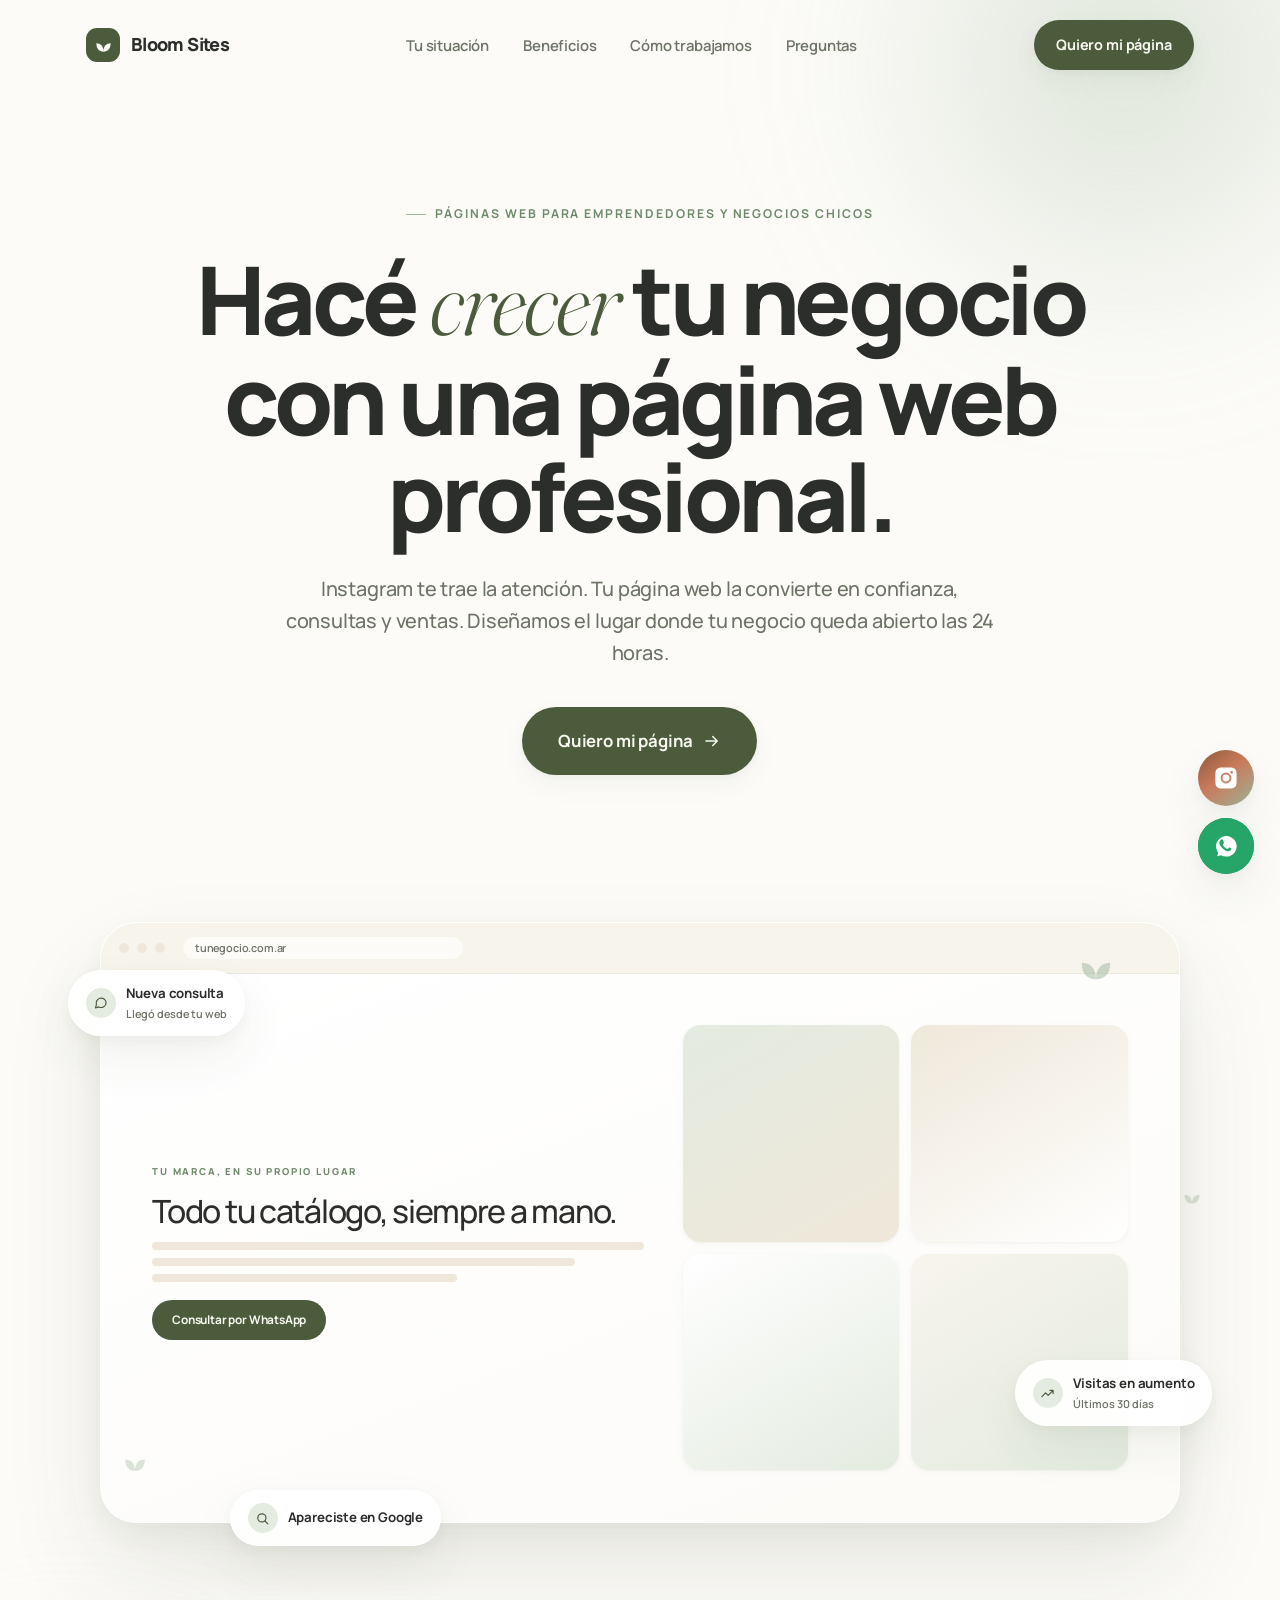
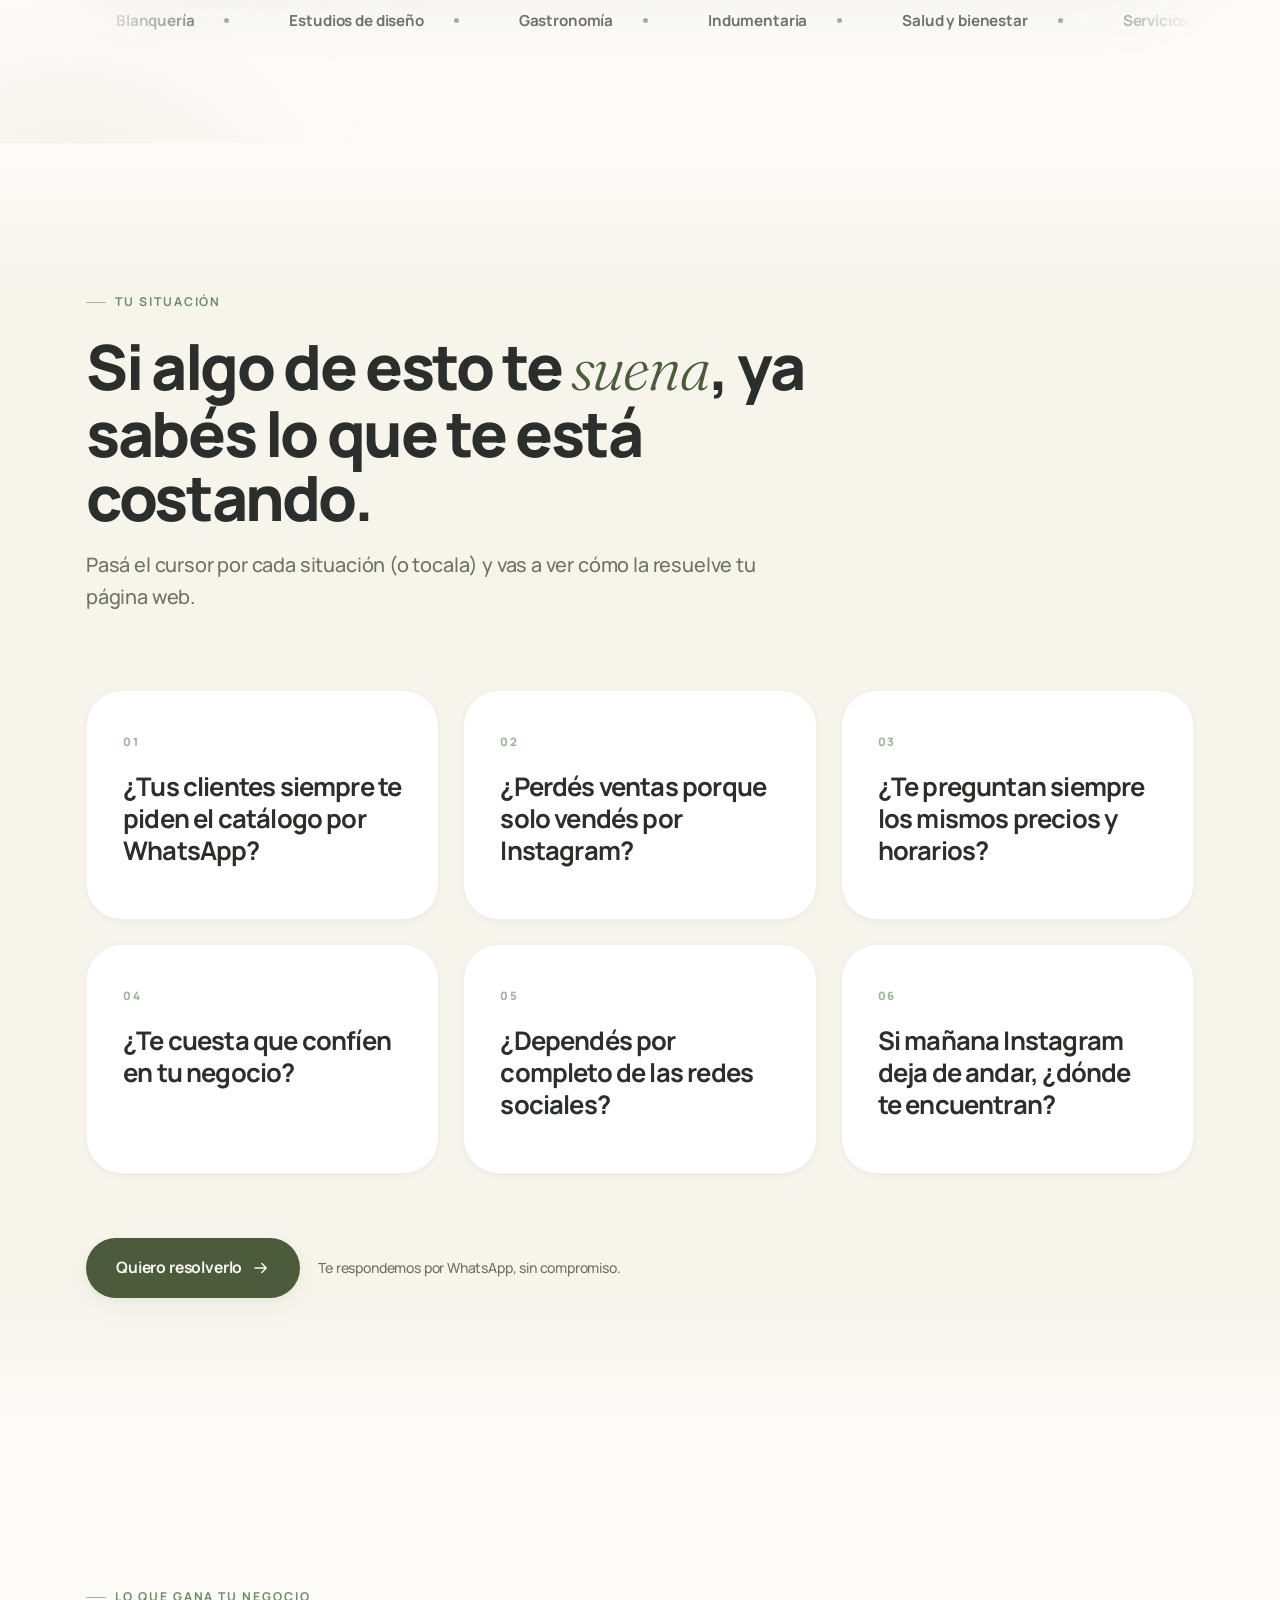
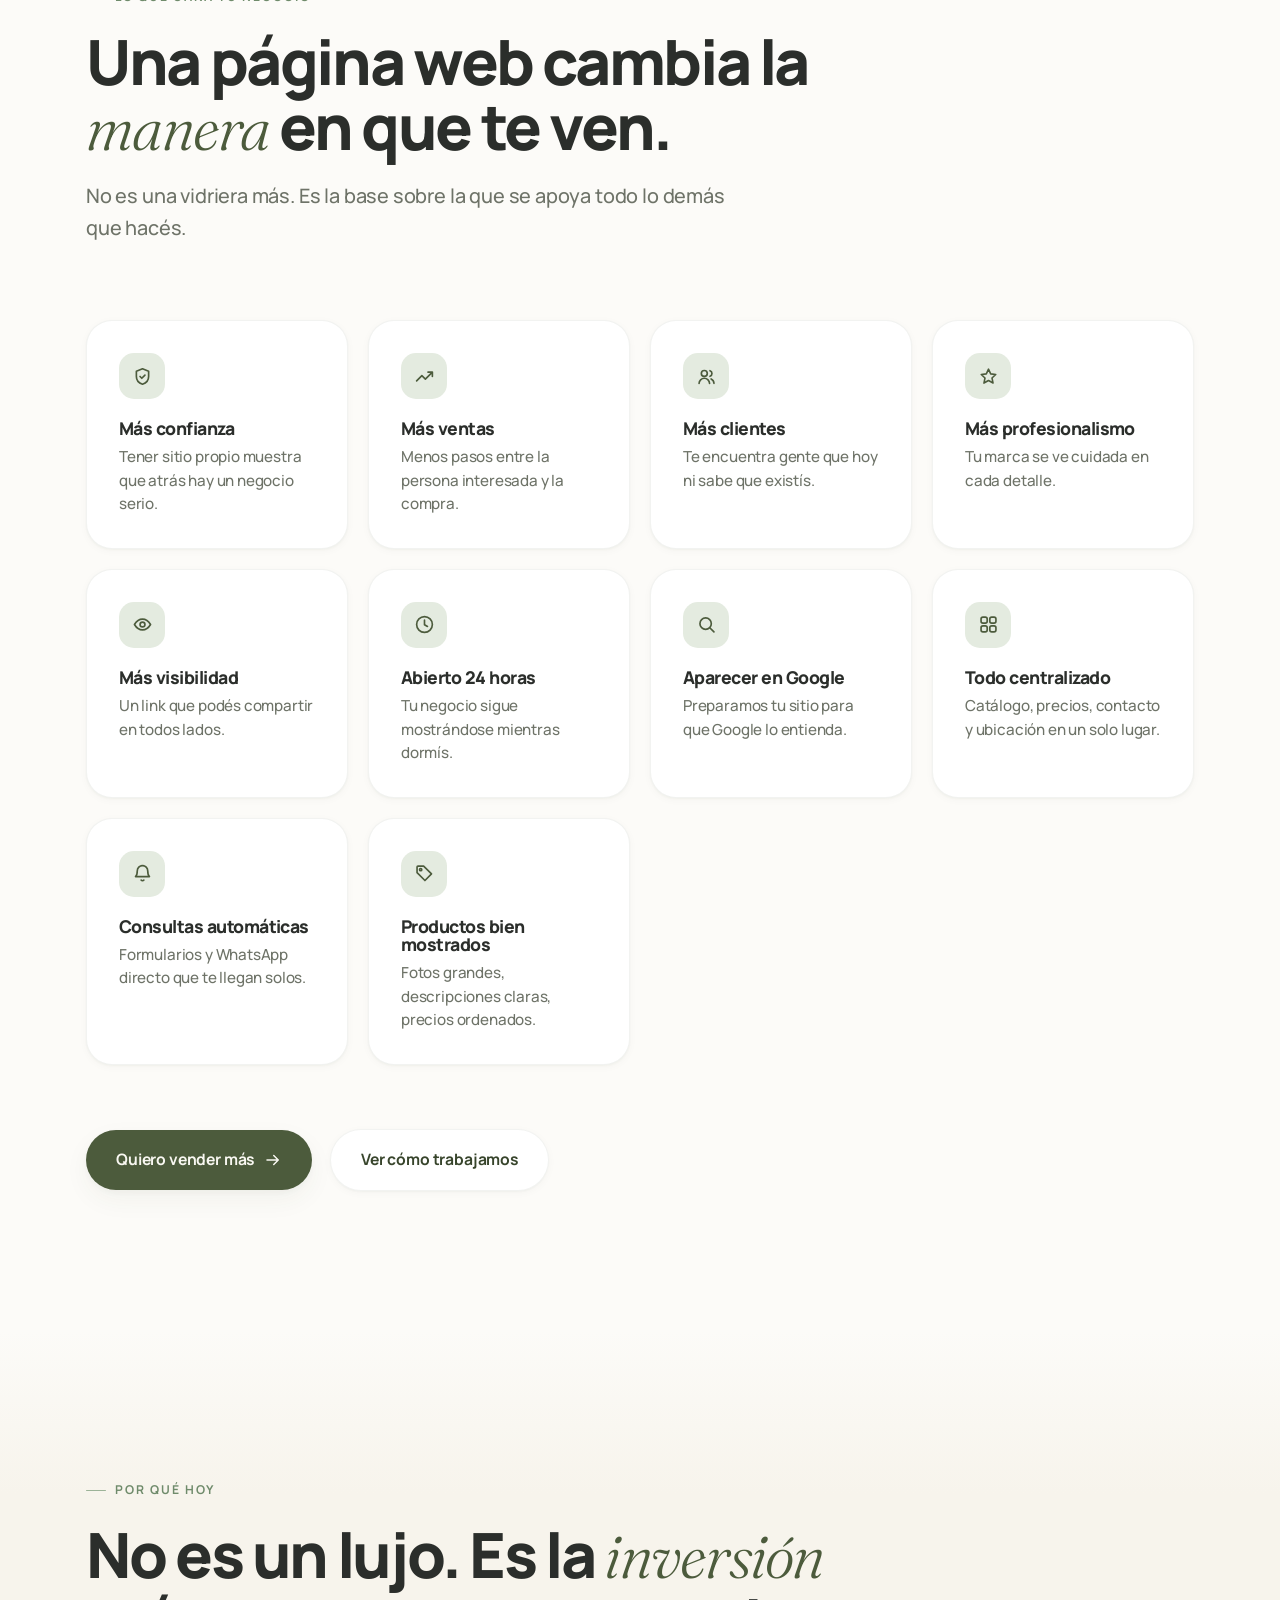
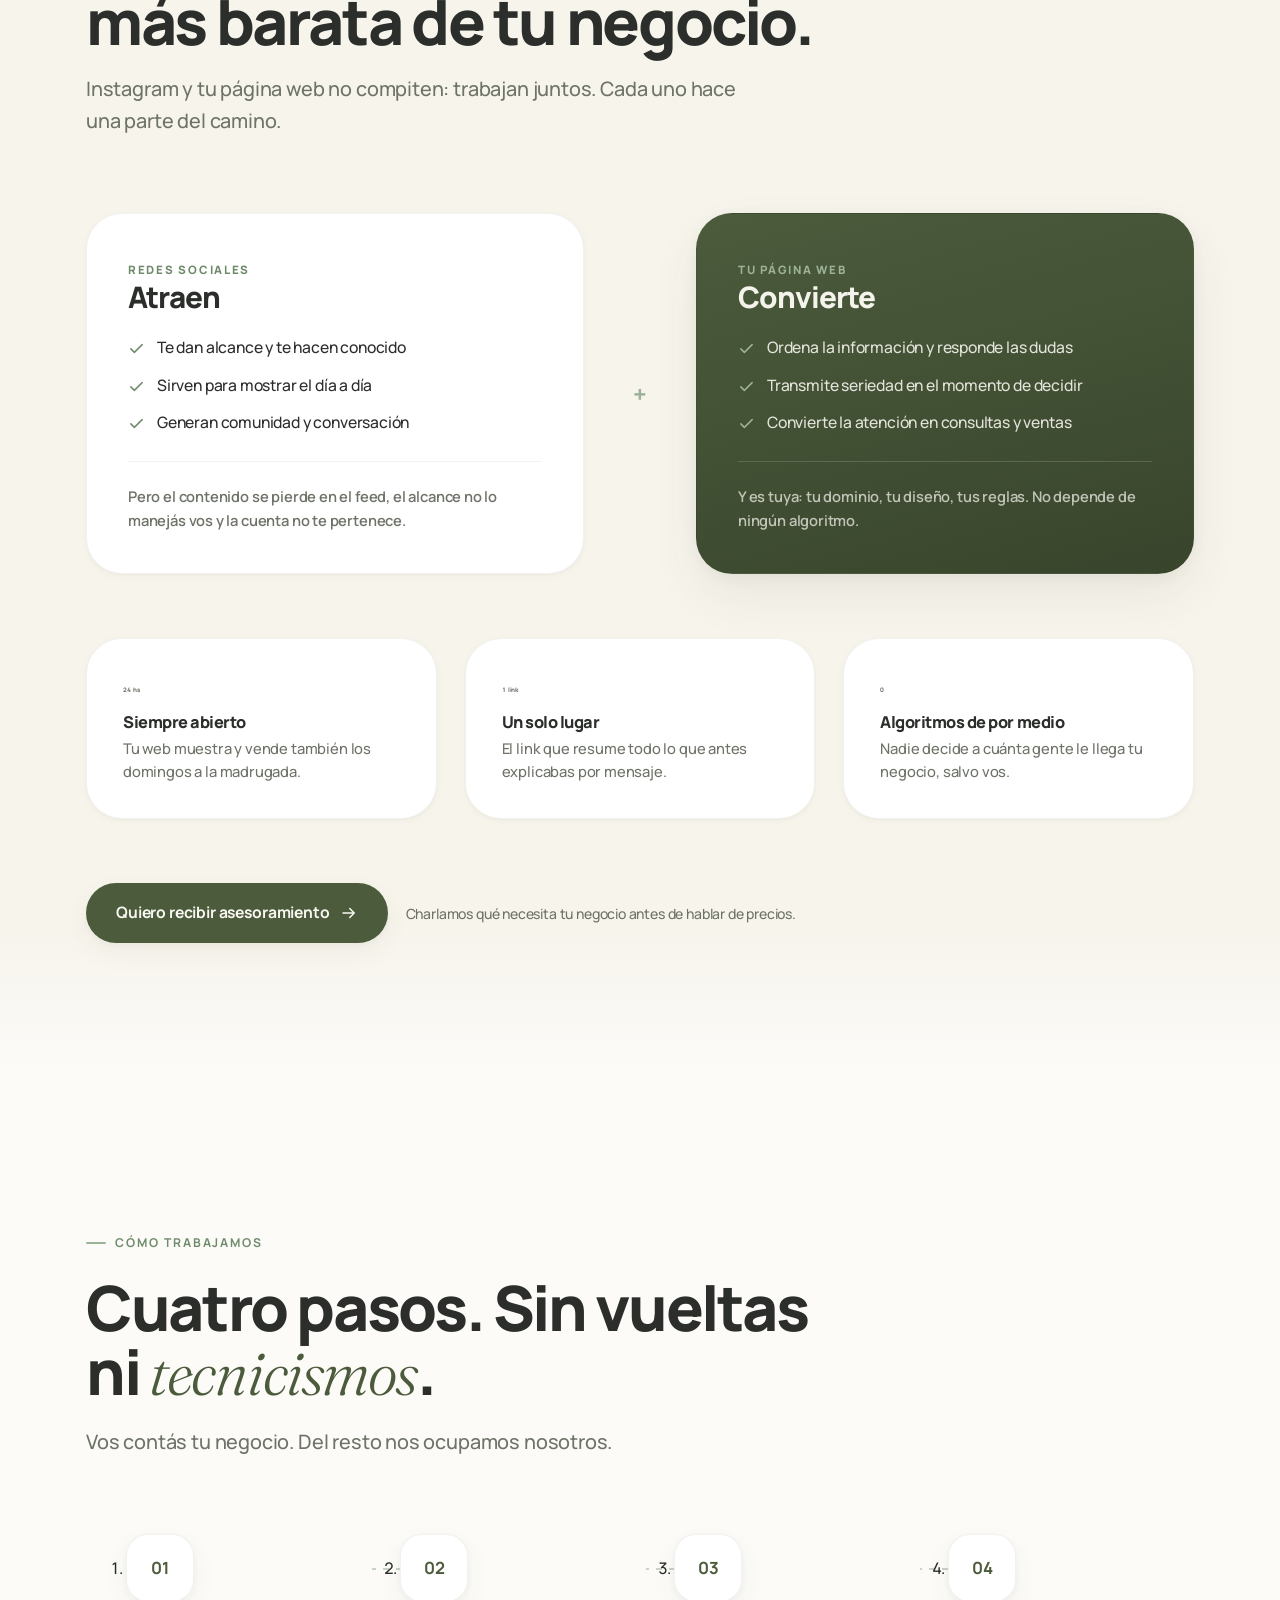
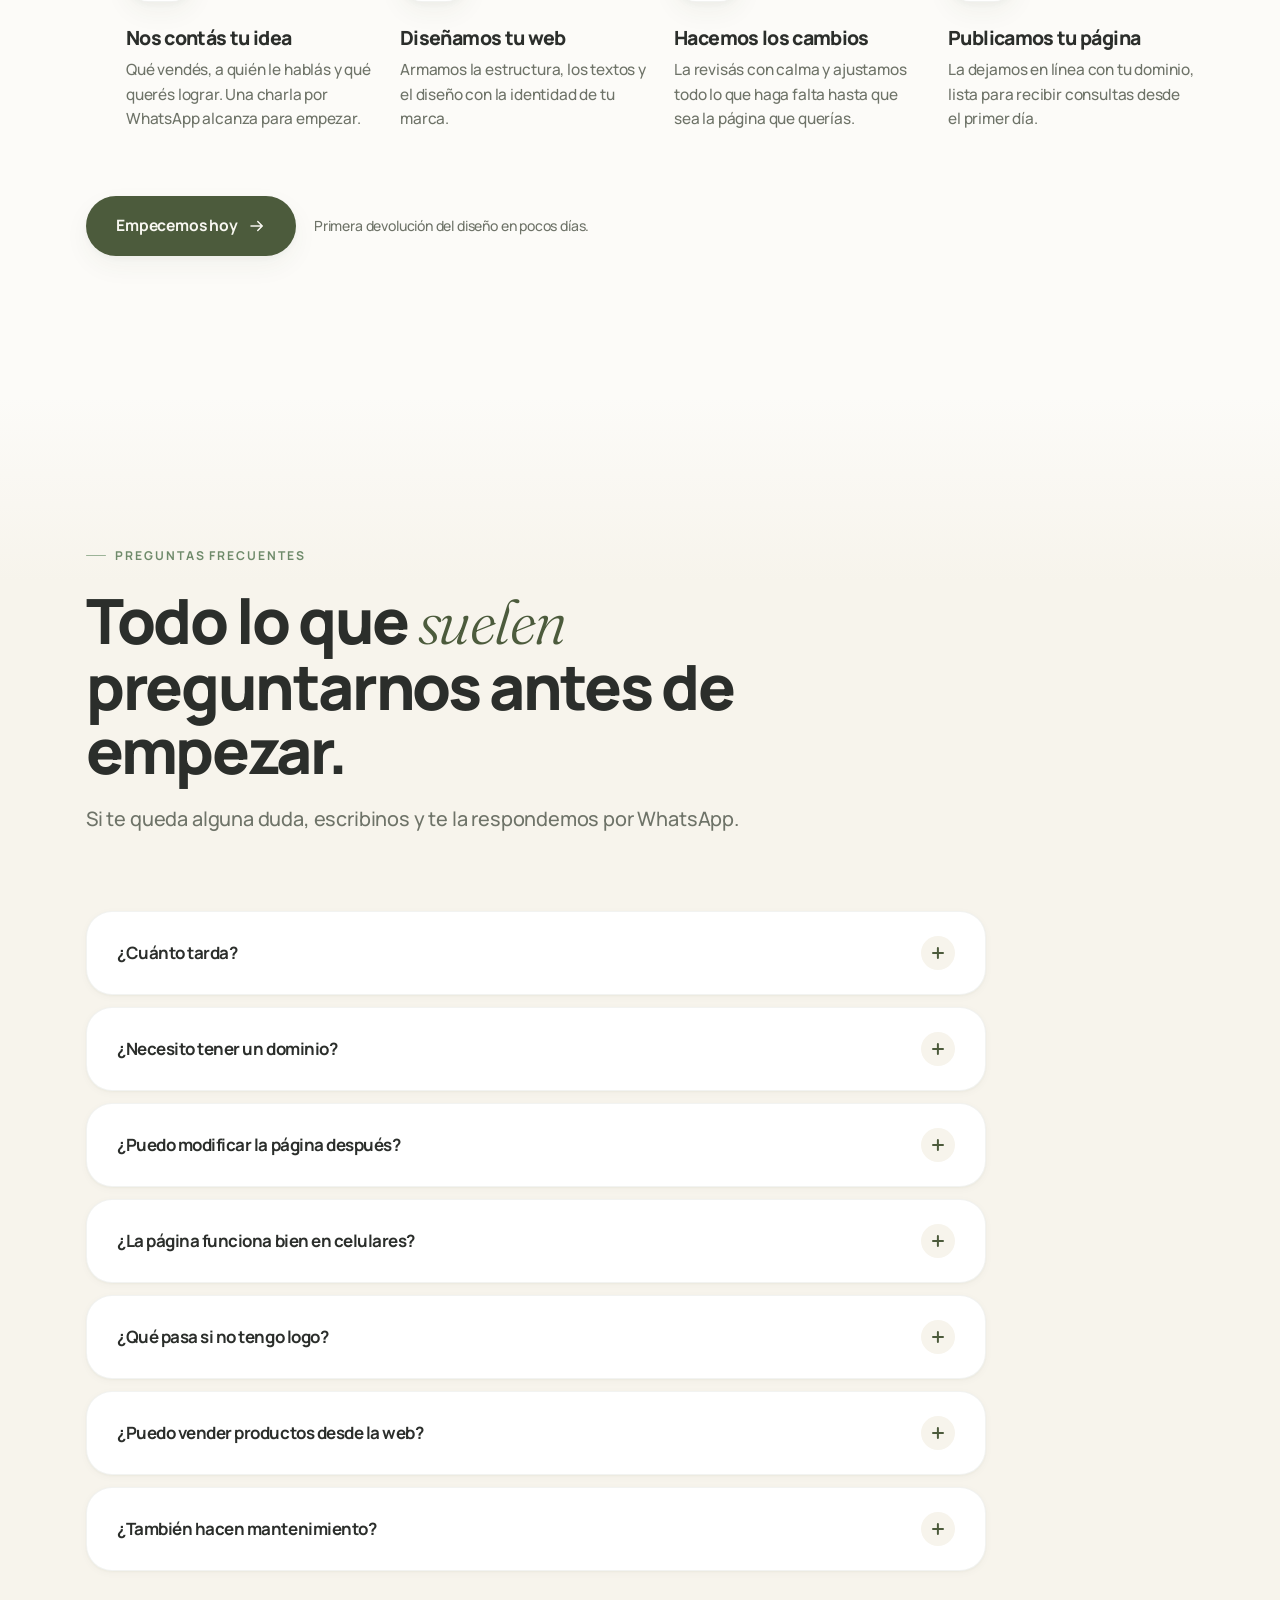
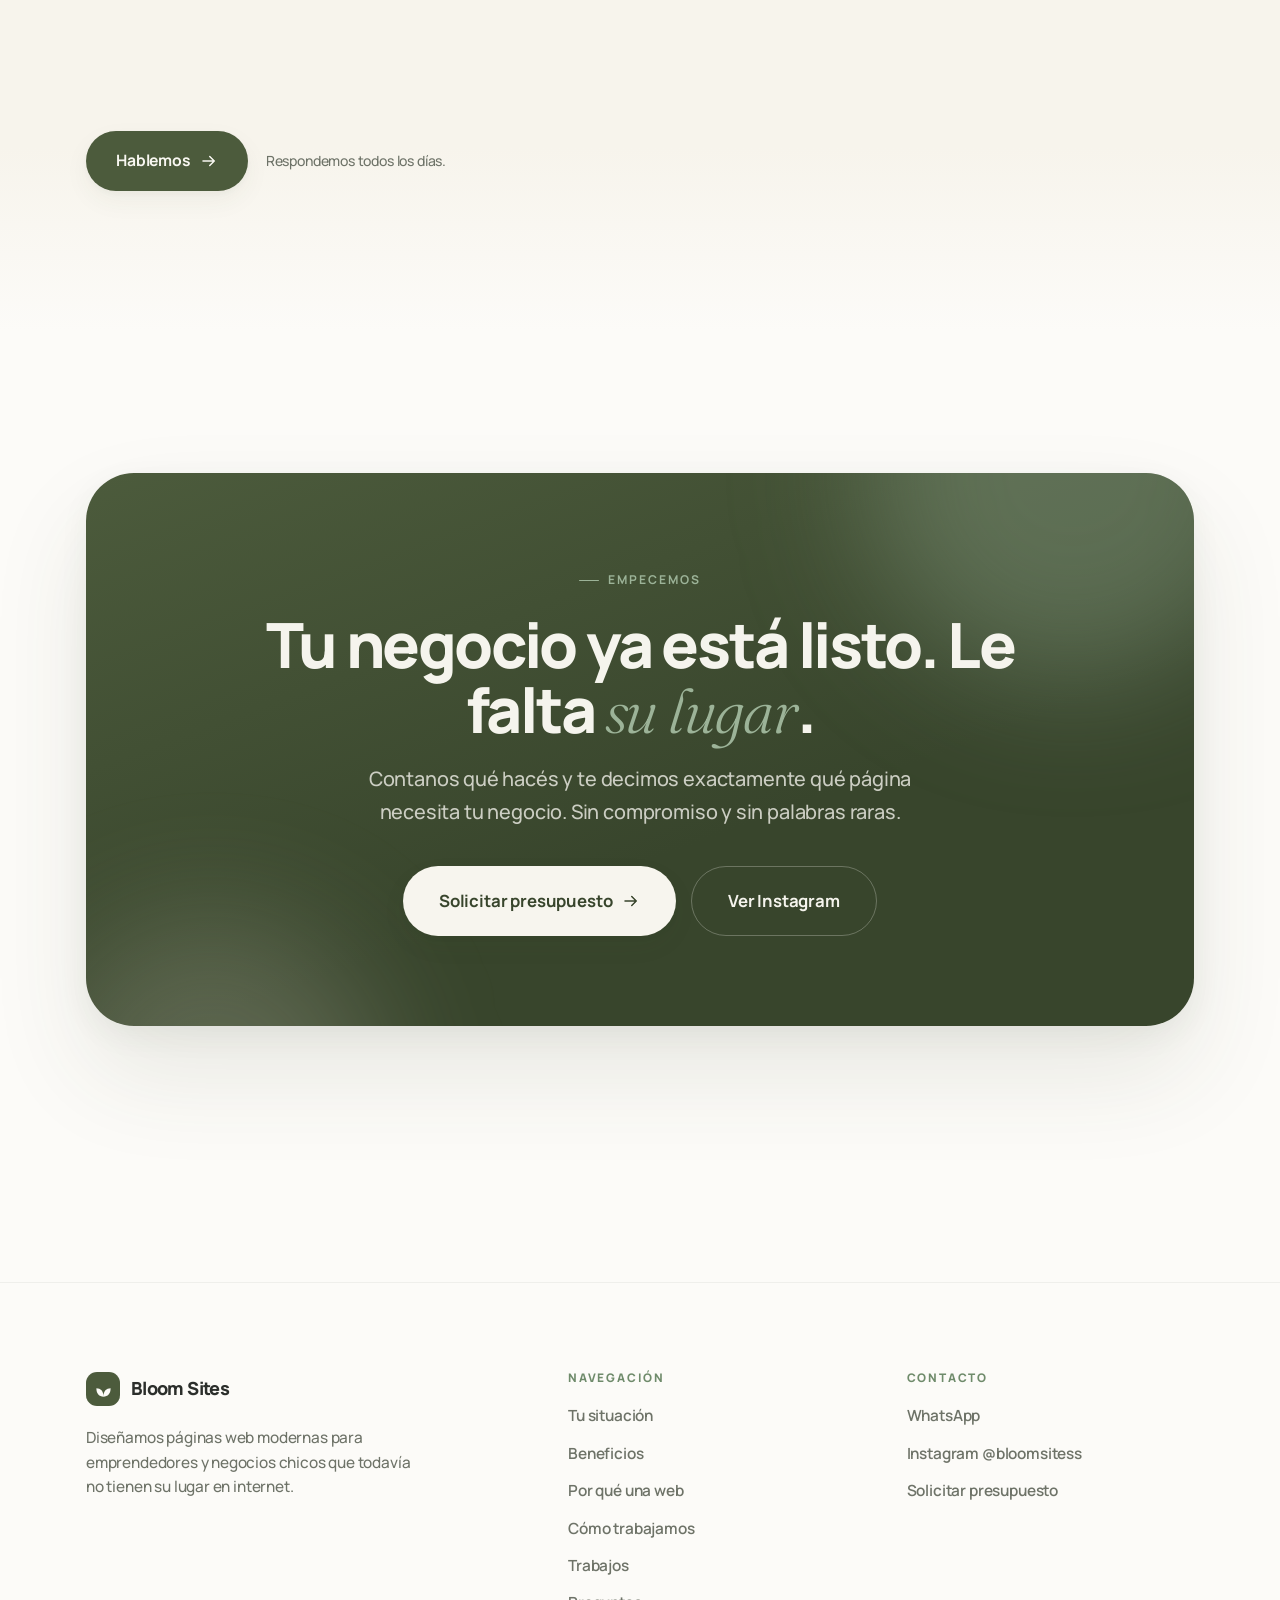
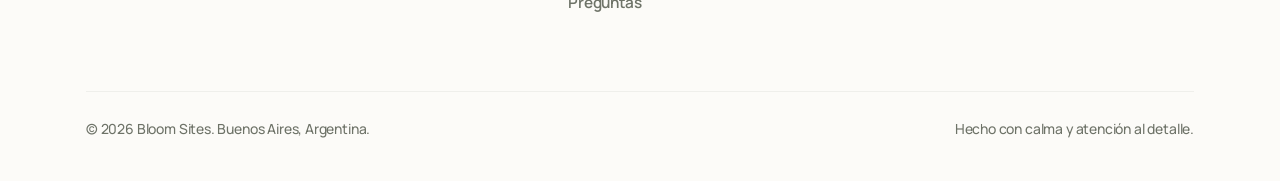
==== index.html @ 0498636f "first commit" ====
<!DOCTYPE html>
<html lang="es-AR">
<head>
<meta charset="UTF-8">
<meta name="viewport" content="width=device-width, initial-scale=1, viewport-fit=cover">
<meta name="theme-color" content="#FCFBF8">

<!-- ============================================================
     SEO
     ============================================================ -->
<title>Bloom Sites — Páginas web profesionales para emprendedores</title>
<meta name="description" content="Diseñamos páginas web modernas para emprendedores y pequeños negocios. Más confianza, más consultas y más ventas, las 24 horas. Pedí tu presupuesto por WhatsApp.">
<meta name="author" content="Bloom Sites">
<link rel="canonical" href="https://bloomsites.com.ar/">

<meta property="og:type" content="website">
<meta property="og:locale" content="es_AR">
<meta property="og:site_name" content="Bloom Sites">
<meta property="og:title" content="Bloom Sites — Páginas web profesionales para emprendedores">
<meta property="og:description" content="Hacé crecer tu negocio con una página web profesional. Diseño moderno, rápido y pensado para vender.">
<meta property="og:url" content="https://bloomsites.com.ar/">
<meta name="twitter:card" content="summary_large_image">


<!-- Favicon liviano (SVG en línea, sin request extra) -->
<link rel="icon" href="data:image/svg+xml,%3Csvg xmlns='http://www.w3.org/2000/svg' viewBox='0 0 32 32'%3E%3Crect width='32' height='32' rx='9' fill='%234C5B3C'/%3E%3Cpath d='M16 24c0-6 3-9 8-9 0 6-3 9-8 9zm0 0c0-6-3-9-8-9 0 6 3 9 8 9z' fill='%23FCFBF8'/%3E%3C/svg%3E">

<!-- ============================================================
     TIPOGRAFÍAS
     Manrope  -> interfaz, títulos, cuerpo (pedido del brief)
     Fraunces -> UNA sola palabra en itálica por título, para dar
                 calidez orgánica sin romper la identidad
     ============================================================ -->
<link rel="preconnect" href="https://fonts.googleapis.com">
<link rel="preconnect" href="https://fonts.gstatic.com" crossorigin>
<link rel="stylesheet" href="https://fonts.googleapis.com/css2?family=Manrope:wght@400;500;600;700;800&family=Fraunces:ital,opsz,wght@1,9..144,300;1,9..144,400&display=swap">
<link rel="stylesheet" href="style.css">
<!-- Datos estructurados -->
<script type="application/ld+json">
{
  "@context": "https://schema.org",
  "@type": "ProfessionalService",
  "name": "Bloom Sites",
  "description": "Diseño y desarrollo de páginas web para emprendedores y pequeños negocios.",
  "areaServed": "AR",
  "telephone": "+541160192994",
  "sameAs": ["https://www.instagram.com/bloomsitess"],
  "priceRange": "$$"
}
</script>

</head>

<body>
<a class="skip" href="#contenido">Ir al contenido</a>

<!-- ============================================================
     SPRITE DE ÍCONOS — SVG en línea, sin pedidos extra al servidor
     ============================================================ -->
<svg width="0" height="0" style="position:absolute" aria-hidden="true" focusable="false">
  <defs>
    <g id="i-leaf"><path d="M12 21c0-7 3.6-10.5 9-10.5 0 7-3.6 10.5-9 10.5Zm0 0c0-7-3.6-10.5-9-10.5 0 7 3.6 10.5 9 10.5Z" fill="currentColor"/></g>
    <g id="i-check" stroke="currentColor" stroke-width="2.1" fill="none" stroke-linecap="round" stroke-linejoin="round"><path d="m4 12.5 5 5L20 6.5"/></g>
    <g id="i-arrow" stroke="currentColor" stroke-width="2" fill="none" stroke-linecap="round" stroke-linejoin="round"><path d="M4 12h15m-6-6 6 6-6 6"/></g>
    <g id="i-arrow-ur" stroke="currentColor" stroke-width="2" fill="none" stroke-linecap="round" stroke-linejoin="round"><path d="M7 17 17 7m-8 0h8v8"/></g>
    <g id="i-trend" stroke="currentColor" stroke-width="1.9" fill="none" stroke-linecap="round" stroke-linejoin="round"><path d="M3 17l6-6 4 4 8-8m0 0h-5m5 0v5"/></g>
    <g id="i-clock" stroke="currentColor" stroke-width="1.9" fill="none" stroke-linecap="round" stroke-linejoin="round"><circle cx="12" cy="12" r="9"/><path d="M12 7v5.2l3.4 2"/></g>
    <g id="i-search" stroke="currentColor" stroke-width="1.9" fill="none" stroke-linecap="round" stroke-linejoin="round"><circle cx="11" cy="11" r="6.5"/><path d="m16 16 4.5 4.5"/></g>
    <g id="i-chat" stroke="currentColor" stroke-width="1.9" fill="none" stroke-linecap="round" stroke-linejoin="round"><path d="M21 12a8 8 0 0 1-11.6 7.1L4 20.5l1.4-5.2A8 8 0 1 1 21 12Z"/></g>
    <g id="i-shield" stroke="currentColor" stroke-width="1.9" fill="none" stroke-linecap="round" stroke-linejoin="round"><path d="M12 3.2 5 6v6c0 4.4 3 7.6 7 8.8 4-1.2 7-4.4 7-8.8V6l-7-2.8Z"/><path d="m9.2 12 2 2 3.6-3.6"/></g>
    <g id="i-users" stroke="currentColor" stroke-width="1.9" fill="none" stroke-linecap="round" stroke-linejoin="round"><circle cx="9.5" cy="8.5" r="3.4"/><path d="M3.5 20a6 6 0 0 1 12 0M16 5.4a3.4 3.4 0 0 1 0 6.4m4.5 8a5.6 5.6 0 0 0-3.2-5"/></g>
    <g id="i-star" stroke="currentColor" stroke-width="1.8" fill="none" stroke-linecap="round" stroke-linejoin="round"><path d="M12 3.6 14.5 9l5.8.7-4.3 4 1.2 5.8-5.2-2.9-5.2 2.9L8 13.7l-4.3-4L9.5 9 12 3.6Z"/></g>
    <g id="i-grid" stroke="currentColor" stroke-width="1.9" fill="none" stroke-linecap="round" stroke-linejoin="round"><rect x="3.5" y="3.5" width="7" height="7" rx="2.2"/><rect x="13.5" y="3.5" width="7" height="7" rx="2.2"/><rect x="3.5" y="13.5" width="7" height="7" rx="2.2"/><rect x="13.5" y="13.5" width="7" height="7" rx="2.2"/></g>
    <g id="i-bell" stroke="currentColor" stroke-width="1.9" fill="none" stroke-linecap="round" stroke-linejoin="round"><path d="M18 9a6 6 0 1 0-12 0c0 5-2 6.5-2 6.5h16S18 14 18 9Z"/><path d="M10.4 19.5a2 2 0 0 0 3.2 0"/></g>
    <g id="i-pencil" stroke="currentColor" stroke-width="1.9" fill="none" stroke-linecap="round" stroke-linejoin="round"><path d="M16.5 3.9 20 7.4 8.4 19H5v-3.4L16.5 3.9Z"/></g>
    <g id="i-send" stroke="currentColor" stroke-width="1.9" fill="none" stroke-linecap="round" stroke-linejoin="round"><path d="M20.5 3.5 3.8 9.9l6.6 2.9 2.9 6.6 7.2-15.9Z"/><path d="m10.4 12.8 4.3-4.3"/></g>
    <g id="i-eye" stroke="currentColor" stroke-width="1.9" fill="none" stroke-linecap="round" stroke-linejoin="round"><path d="M2.8 12S6.5 5.8 12 5.8 21.2 12 21.2 12 17.5 18.2 12 18.2 2.8 12 2.8 12Z"/><circle cx="12" cy="12" r="2.8"/></g>
    <g id="i-heart" stroke="currentColor" stroke-width="1.9" fill="none" stroke-linecap="round" stroke-linejoin="round"><path d="M12 20s-7.5-4.6-7.5-9.4a4.1 4.1 0 0 1 7.5-2.3 4.1 4.1 0 0 1 7.5 2.3C19.5 15.4 12 20 12 20Z"/></g>
    <g id="i-tag" stroke="currentColor" stroke-width="1.9" fill="none" stroke-linecap="round" stroke-linejoin="round"><path d="M3.5 11V4.5a1 1 0 0 1 1-1H11l9 9-7.5 7.5-9-9Z"/><circle cx="7.6" cy="7.6" r="1.3"/></g>
    <g id="i-wa"><path d="M17.5 14.4c-.3-.2-1.7-.9-2-1s-.5-.1-.7.1-.7.9-.9 1.1-.4.2-.7 0a8 8 0 0 1-2.4-1.5 9 9 0 0 1-1.6-2.1c-.2-.3 0-.5.1-.6l.5-.6.3-.5v-.5l-.9-2.2c-.3-.6-.5-.5-.7-.5h-.6a1.2 1.2 0 0 0-.9.4A3.6 3.6 0 0 0 5.9 9c0 1.6 1.1 3.1 1.3 3.3a12 12 0 0 0 4.6 4 6 6 0 0 0 2.7.6 3.3 3.3 0 0 0 2.2-1.5 2.7 2.7 0 0 0 .2-1.5c-.1-.2-.3-.3-.6-.4Zm-5.4 7.4a9.4 9.4 0 0 1-4.8-1.3l-3.4.9.9-3.3a9.5 9.5 0 1 1 7.3 3.7Z" fill="currentColor"/></g>
    <g id="i-ig"><path d="M12 2.2c3.2 0 3.6 0 4.9.1a6 6 0 0 1 2 .4 4.1 4.1 0 0 1 2.4 2.4 6 6 0 0 1 .4 2c.1 1.3.1 1.7.1 4.9s0 3.6-.1 4.9a6 6 0 0 1-.4 2 4.1 4.1 0 0 1-2.4 2.4 6 6 0 0 1-2 .4c-1.3.1-1.7.1-4.9.1s-3.6 0-4.9-.1a6 6 0 0 1-2-.4 4.1 4.1 0 0 1-2.4-2.4 6 6 0 0 1-.4-2c-.1-1.3-.1-1.7-.1-4.9s0-3.6.1-4.9a6 6 0 0 1 .4-2 4.1 4.1 0 0 1 2.4-2.4 6 6 0 0 1 2-.4c1.3-.1 1.7-.1 4.9-.1Zm0 4.8a5 5 0 1 0 5 5 5 5 0 0 0-5-5Zm0 8.2a3.2 3.2 0 1 1 3.2-3.2 3.2 3.2 0 0 1-3.2 3.2Zm5.2-9.6a1.2 1.2 0 1 0 1.2 1.2 1.2 1.2 0 0 0-1.2-1.2Z" fill="currentColor"/></g>
  </defs>
</svg>

<!-- ============================================================
     FIRMA VISUAL: tallo que crece a medida que baja el scroll
     ============================================================ -->
<div class="stem" id="stem" aria-hidden="true">
  <svg viewBox="0 0 64 900" preserveAspectRatio="none">
    <path id="stemPath" class="stem__path" d="M32 0 C 32 90, 12 140, 12 230 C 12 330, 52 370, 52 470 C 52 570, 14 610, 14 710 C 14 800, 32 840, 32 900"/>
    <g id="stemLeaves">
      <path class="stem__leaf" d="M12 200c0-13 8-20 20-20 0 13-8 20-20 20Z"/>
      <path class="stem__leaf" d="M52 430c0-13-8-20-20-20 0 13 8 20 20 20Z"/>
      <path class="stem__leaf" d="M14 665c0-13 8-20 20-20 0 13-8 20-20 20Z"/>
      <path class="stem__leaf" d="M28 855c0-13-8-20-20-20 0 13 8 20 20 20Z"/>
    </g>
  </svg>
</div>

<!-- ============================================================
     NAVEGACIÓN
     ============================================================ -->
<header class="nav" id="nav">
  <div class="wrap nav__inner">
    <a class="brand" href="#inicio" aria-label="Bloom Sites, ir al inicio">
      <span class="brand__mark"><svg viewBox="0 0 24 24" style="color:#FCFBF8"><use href="#i-leaf"/></svg></span>
      Bloom Sites
    </a>

    <nav class="nav__links" aria-label="Secciones">
      <a href="#problema">Tu situación</a>
      <a href="#beneficios">Beneficios</a>
      <a href="#proceso">Cómo trabajamos</a>
      <!-- <a href="#trabajos">Trabajos</a> -->
      <a href="#preguntas">Preguntas</a>
    </nav>

    <div class="nav__cta">
      <a class="btn btn--primary" data-wa href="#">Quiero mi página</a>
      <button class="nav__burger" id="burger" aria-expanded="false" aria-controls="menu" aria-label="Abrir menú">
        <span></span>
      </button>
    </div>
  </div>
</header>

<!-- Menú para celulares -->
<div class="menu" id="menu">
  <a href="#problema">Tu situación</a>
  <a href="#beneficios">Beneficios</a>
  <a href="#porque">Por qué una web</a>
  <a href="#proceso">Cómo trabajamos</a>
  <!-- <a href="#trabajos">Trabajos</a> -->
  <a href="#preguntas">Preguntas</a>
  <a class="btn btn--primary btn--lg" data-wa href="#">Quiero mi página <svg viewBox="0 0 24 24" width="18" height="18"><use href="#i-arrow"/></svg></a>
</div>

<main id="contenido">

<!-- ============================================================
     HERO
     ============================================================ -->
<section class="hero" id="inicio">
  <span class="hero__glow hero__glow--a" aria-hidden="true"></span>
  <span class="hero__glow hero__glow--b" aria-hidden="true"></span>

  <div class="wrap">
    <div class="hero__inner">
      <span class="eyebrow reveal">Páginas web para emprendedores y negocios chicos</span>

      <h1>
        <span class="word" style="animation-delay:.15s">Hacé</span>
        <span class="word ital" style="animation-delay:.26s">crecer</span>
        <span class="word" style="animation-delay:.37s">tu</span>
        <span class="word" style="animation-delay:.46s">negocio</span>
        <span class="word" style="animation-delay:.55s">con</span>
        <span class="word" style="animation-delay:.63s">una</span>
        <span class="word" style="animation-delay:.71s">página</span>
        <span class="word" style="animation-delay:.79s">web</span>
        <span class="word" style="animation-delay:.87s">profesional.</span>
      </h1>

      <p class="hero__lead reveal" data-d="4">Instagram te trae la atención. Tu página web la convierte en confianza, consultas y ventas. Diseñamos el lugar donde tu negocio queda abierto las 24 horas.</p>

      <div class="hero__actions reveal" data-d="5">
        <a class="btn btn--primary btn--lg" data-wa href="#">Quiero mi página <svg viewBox="0 0 24 24" width="18" height="18"><use href="#i-arrow"/></svg></a>
        <!-- <a class="btn btn--ghost btn--lg" href="#trabajos">Ver ejemplos</a> -->
      </div>

      <ul class="hero__trust reveal" data-d="6">
        <li><svg viewBox="0 0 24 24"><use href="#i-check"/></svg> Lista en 7 días</li>
        <li><svg viewBox="0 0 24 24"><use href="#i-check"/></svg> Pensada primero para el celular</li>
        <li><svg viewBox="0 0 24 24"><use href="#i-check"/></svg> Preparada para Google</li>
      </ul>
    </div>

    <!-- Mockup flotante con profundidad -->
    <div class="stage reveal reveal--scale" data-d="3" id="stage">
      <span class="leafy leafy--1" aria-hidden="true"><svg viewBox="0 0 24 24"><use href="#i-leaf"/></svg></span>
      <span class="leafy leafy--2" aria-hidden="true"><svg viewBox="0 0 24 24"><use href="#i-leaf"/></svg></span>
      <span class="leafy leafy--3" aria-hidden="true"><svg viewBox="0 0 24 24"><use href="#i-leaf"/></svg></span>

      <div class="chip chip--a" data-depth="26">
        <span class="chip__ico"><svg viewBox="0 0 24 24"><use href="#i-chat"/></svg></span>
        <span>Nueva consulta<small>Llegó desde tu web</small></span>
      </div>
      <div class="chip chip--b" data-depth="-22">
        <span class="chip__ico"><svg viewBox="0 0 24 24"><use href="#i-trend"/></svg></span>
        <span>Visitas en aumento<small>Últimos 30 días</small></span>
      </div>
      <div class="chip chip--c" data-depth="16">
        <span class="chip__ico"><svg viewBox="0 0 24 24"><use href="#i-search"/></svg></span>
        <span>Apareciste en Google</span>
      </div>

      <div class="mock-float"><div class="mock" id="mock">
        <div class="mock__bar" aria-hidden="true">
          <span class="mock__dot"></span><span class="mock__dot"></span><span class="mock__dot"></span>
          <span class="mock__url">tunegocio.com.ar</span>
        </div>
        <div class="mock__body">
          <div>
            <span class="mock__kicker">Tu marca, en su propio lugar</span>
            <p class="mock__title">Todo tu catálogo, siempre a mano.</p>
            <div class="mock__lines" aria-hidden="true"><i></i><i></i><i></i></div>
            <span class="mock__btn">Consultar por WhatsApp</span>
          </div>
          <div class="mock__grid" aria-hidden="true">
            <span class="mock__tile"></span><span class="mock__tile"></span>
            <span class="mock__tile"></span><span class="mock__tile"></span>
          </div>
        </div>
      </div></div>
    </div>

    <!-- Rubros con los que trabajamos -->
    <div class="marquee reveal" aria-hidden="true">
      <div class="marquee__track">
        <span>Blanquería</span><span>Estudios de diseño</span><span>Gastronomía</span><span>Indumentaria</span><span>Salud y bienestar</span><span>Servicios profesionales</span><span>Deco y hogar</span><span>Talleres y cursos</span>
        <span>Blanquería</span><span>Estudios de diseño</span><span>Gastronomía</span><span>Indumentaria</span><span>Salud y bienestar</span><span>Servicios profesionales</span><span>Deco y hogar</span><span>Talleres y cursos</span>
      </div>
    </div>
  </div>
</section>

<!-- ============================================================
     PROBLEMA — situaciones reales, cada una con su solución
     ============================================================ -->
<section class="section section--tint" id="problema">
  <div class="wrap">
    <div class="head reveal">
      <span class="eyebrow">Tu situación</span>
      <h2>Si algo de esto te <span class="ital">suena</span>, ya sabés lo que te está costando.</h2>
      <p>Pasá el cursor por cada situación (o tocala) y vas a ver cómo la resuelve tu página web.</p>
    </div>

    <div class="problems">
      <article class="pcard reveal" data-d="1" tabindex="0">
        <span class="pcard__num">01</span>
        <h3 class="pcard__q">¿Tus clientes siempre te piden el catálogo por WhatsApp?</h3>
        <div class="pcard__a"><strong><svg viewBox="0 0 24 24"><use href="#i-check"/></svg> Con tu web</strong><p>Mandás un solo link con todo el catálogo actualizado y dejás de reenviar fotos una por una.</p></div>
      </article>

      <article class="pcard reveal" data-d="2" tabindex="0">
        <span class="pcard__num">02</span>
        <h3 class="pcard__q">¿Perdés ventas porque solo vendés por Instagram?</h3>
        <div class="pcard__a"><strong><svg viewBox="0 0 24 24"><use href="#i-check"/></svg> Con tu web</strong><p>La persona que te descubre hoy puede comprar o consultar ahora mismo, sin esperar tu respuesta.</p></div>
      </article>

      <article class="pcard reveal" data-d="3" tabindex="0">
        <span class="pcard__num">03</span>
        <h3 class="pcard__q">¿Te preguntan siempre los mismos precios y horarios?</h3>
        <div class="pcard__a"><strong><svg viewBox="0 0 24 24"><use href="#i-check"/></svg> Con tu web</strong><p>Precios, envíos, horarios y formas de pago quedan claros en un solo lugar. Menos mensajes repetidos, más tiempo tuyo.</p></div>
      </article>

      <article class="pcard reveal" data-d="1" tabindex="0">
        <span class="pcard__num">04</span>
        <h3 class="pcard__q">¿Te cuesta que confíen en tu negocio?</h3>
        <div class="pcard__a"><strong><svg viewBox="0 0 24 24"><use href="#i-check"/></svg> Con tu web</strong><p>Un sitio propio, prolijo y con tu dominio te ubica al lado de las marcas grandes desde el primer segundo.</p></div>
      </article>

      <article class="pcard reveal" data-d="2" tabindex="0">
        <span class="pcard__num">05</span>
        <h3 class="pcard__q">¿Dependés por completo de las redes sociales?</h3>
        <div class="pcard__a"><strong><svg viewBox="0 0 24 24"><use href="#i-check"/></svg> Con tu web</strong><p>Tu página es tuya. Nadie decide por vos a cuánta gente le llega ni cómo se ve tu negocio.</p></div>
      </article>

      <article class="pcard reveal" data-d="3" tabindex="0">
        <span class="pcard__num">06</span>
        <h3 class="pcard__q">Si mañana Instagram deja de andar, ¿dónde te encuentran?</h3>
        <div class="pcard__a"><strong><svg viewBox="0 0 24 24"><use href="#i-check"/></svg> Con tu web</strong><p>Tenés una dirección propia y estable, que sigue funcionando pase lo que pase con las redes.</p></div>
      </article>
    </div>

    <div class="section-cta reveal">
      <a class="btn btn--primary" data-wa href="#">Quiero resolverlo <svg viewBox="0 0 24 24" width="18" height="18"><use href="#i-arrow"/></svg></a>
      <span class="note">Te respondemos por WhatsApp, sin compromiso.</span>
    </div>
  </div>
</section>

<!-- ============================================================
     BENEFICIOS
     ============================================================ -->
<section class="section" id="beneficios">
  <div class="wrap">
    <div class="head reveal">
      <span class="eyebrow">Lo que gana tu negocio</span>
      <h2>Una página web cambia la <span class="ital">manera</span> en que te ven.</h2>
      <p>No es una vidriera más. Es la base sobre la que se apoya todo lo demás que hacés.</p>
    </div>

    <div class="benefits">
      <article class="bcard reveal" data-d="1"><span class="bcard__ico"><svg viewBox="0 0 24 24"><use href="#i-shield"/></svg></span><h3>Más confianza</h3><p>Tener sitio propio muestra que atrás hay un negocio serio.</p></article>
      <article class="bcard reveal" data-d="2"><span class="bcard__ico"><svg viewBox="0 0 24 24"><use href="#i-trend"/></svg></span><h3>Más ventas</h3><p>Menos pasos entre la persona interesada y la compra.</p></article>
      <article class="bcard reveal" data-d="3"><span class="bcard__ico"><svg viewBox="0 0 24 24"><use href="#i-users"/></svg></span><h3>Más clientes</h3><p>Te encuentra gente que hoy ni sabe que existís.</p></article>
      <article class="bcard reveal" data-d="4"><span class="bcard__ico"><svg viewBox="0 0 24 24"><use href="#i-star"/></svg></span><h3>Más profesionalismo</h3><p>Tu marca se ve cuidada en cada detalle.</p></article>
      <article class="bcard reveal" data-d="1"><span class="bcard__ico"><svg viewBox="0 0 24 24"><use href="#i-eye"/></svg></span><h3>Más visibilidad</h3><p>Un link que podés compartir en todos lados.</p></article>
      <article class="bcard reveal" data-d="2"><span class="bcard__ico"><svg viewBox="0 0 24 24"><use href="#i-clock"/></svg></span><h3>Abierto 24 horas</h3><p>Tu negocio sigue mostrándose mientras dormís.</p></article>
      <article class="bcard reveal" data-d="3"><span class="bcard__ico"><svg viewBox="0 0 24 24"><use href="#i-search"/></svg></span><h3>Aparecer en Google</h3><p>Preparamos tu sitio para que Google lo entienda.</p></article>
      <article class="bcard reveal" data-d="4"><span class="bcard__ico"><svg viewBox="0 0 24 24"><use href="#i-grid"/></svg></span><h3>Todo centralizado</h3><p>Catálogo, precios, contacto y ubicación en un solo lugar.</p></article>
      <article class="bcard reveal" data-d="1"><span class="bcard__ico"><svg viewBox="0 0 24 24"><use href="#i-bell"/></svg></span><h3>Consultas automáticas</h3><p>Formularios y WhatsApp directo que te llegan solos.</p></article>
      <article class="bcard reveal" data-d="2"><span class="bcard__ico"><svg viewBox="0 0 24 24"><use href="#i-tag"/></svg></span><h3>Productos bien mostrados</h3><p>Fotos grandes, descripciones claras, precios ordenados.</p></article>
    </div>

    <div class="section-cta reveal">
      <a class="btn btn--primary" data-wa href="#">Quiero vender más <svg viewBox="0 0 24 24" width="18" height="18"><use href="#i-arrow"/></svg></a>
      <a class="btn btn--soft" href="#proceso">Ver cómo trabajamos</a>
    </div>
  </div>
</section>

<!-- ============================================================
     POR QUÉ UNA PÁGINA WEB — comparación honesta + cifras ilustrativas
     ============================================================ -->
<section class="section section--tint" id="porque">
  <div class="wrap">
    <div class="head reveal">
      <span class="eyebrow">Por qué hoy</span>
      <h2>No es un lujo. Es la <span class="ital">inversión</span> más barata de tu negocio.</h2>
      <p>Instagram y tu página web no compiten: trabajan juntos. Cada uno hace una parte del camino.</p>
    </div>

    <div class="versus">
      <article class="vcard reveal reveal--left">
        <span class="vcard__role">Redes sociales</span>
        <h3>Atraen</h3>
        <ul>
          <li><svg viewBox="0 0 24 24"><use href="#i-check"/></svg> Te dan alcance y te hacen conocido</li>
          <li><svg viewBox="0 0 24 24"><use href="#i-check"/></svg> Sirven para mostrar el día a día</li>
          <li><svg viewBox="0 0 24 24"><use href="#i-check"/></svg> Generan comunidad y conversación</li>
        </ul>
        <p class="vcard__foot">Pero el contenido se pierde en el feed, el alcance no lo manejás vos y la cuenta no te pertenece.</p>
      </article>

      <div class="versus__plus" aria-hidden="true">+</div>

      <article class="vcard vcard--web reveal" data-d="2">
        <span class="vcard__role">Tu página web</span>
        <h3>Convierte</h3>
        <ul>
          <li><svg viewBox="0 0 24 24"><use href="#i-check"/></svg> Ordena la información y responde las dudas</li>
          <li><svg viewBox="0 0 24 24"><use href="#i-check"/></svg> Transmite seriedad en el momento de decidir</li>
          <li><svg viewBox="0 0 24 24"><use href="#i-check"/></svg> Convierte la atención en consultas y ventas</li>
        </ul>
        <p class="vcard__foot">Y es tuya: tu dominio, tu diseño, tus reglas. No depende de ningún algoritmo.</p>
      </article>
    </div>

    <div class="counters">
      <article class="counter reveal" data-d="1">
        <p class="counter__n"><span class="num" data-to="24">0</span> <span>hs</span></p>
        <h3>Siempre abierto</h3>
        <p>Tu web muestra y vende también los domingos a la madrugada.</p>
      </article>
      <article class="counter reveal" data-d="2">
        <p class="counter__n"><span class="num" data-to="1">0</span> <span>link</span></p>
        <h3>Un solo lugar</h3>
        <p>El link que resume todo lo que antes explicabas por mensaje.</p>
      </article>
      <article class="counter reveal" data-d="3">
        <p class="counter__n"><span class="num" data-to="0">0</span></p>
        <h3>Algoritmos de por medio</h3>
        <p>Nadie decide a cuánta gente le llega tu negocio, salvo vos.</p>
      </article>
    </div>

    <div class="section-cta reveal">
      <a class="btn btn--primary" data-wa href="#">Quiero recibir asesoramiento <svg viewBox="0 0 24 24" width="18" height="18"><use href="#i-arrow"/></svg></a>
      <span class="note">Charlamos qué necesita tu negocio antes de hablar de precios.</span>
    </div>
  </div>
</section>

<!-- ============================================================
     PROCESO — cuatro pasos en orden real
     ============================================================ -->
<section class="section" id="proceso">
  <div class="wrap">
    <div class="head reveal">
      <span class="eyebrow">Cómo trabajamos</span>
      <h2>Cuatro pasos. Sin vueltas ni <span class="ital">tecnicismos</span>.</h2>
      <p>Vos contás tu negocio. Del resto nos ocupamos nosotros.</p>
    </div>

    <ol class="steps">
      <li class="step reveal" data-d="1">
        <div class="step__n"><b>01</b><svg viewBox="0 0 24 24"><use href="#i-chat"/></svg></div>
        <h3>Nos contás tu idea</h3>
        <p>Qué vendés, a quién le hablás y qué querés lograr. Una charla por WhatsApp alcanza para empezar.</p>
      </li>
      <li class="step reveal" data-d="2">
        <div class="step__n"><b>02</b><svg viewBox="0 0 24 24"><use href="#i-pencil"/></svg></div>
        <h3>Diseñamos tu web</h3>
        <p>Armamos la estructura, los textos y el diseño con la identidad de tu marca.</p>
      </li>
      <li class="step reveal" data-d="3">
        <div class="step__n"><b>03</b><svg viewBox="0 0 24 24"><use href="#i-heart"/></svg></div>
        <h3>Hacemos los cambios</h3>
        <p>La revisás con calma y ajustamos todo lo que haga falta hasta que sea la página que querías.</p>
      </li>
      <li class="step reveal" data-d="4">
        <div class="step__n"><b>04</b><svg viewBox="0 0 24 24"><use href="#i-send"/></svg></div>
        <h3>Publicamos tu página</h3>
        <p>La dejamos en línea con tu dominio, lista para recibir consultas desde el primer día.</p>
      </li>
    </ol>

    <div class="section-cta reveal">
      <a class="btn btn--primary" data-wa href="#">Empecemos hoy <svg viewBox="0 0 24 24" width="18" height="18"><use href="#i-arrow"/></svg></a>
      <span class="note">Primera devolución del diseño en pocos días.</span>
    </div>
  </div>
</section>

<!-- ============================================================
     TRABAJOS
    
<section class="section section--tint" id="trabajos">
  <div class="wrap">
    <div class="head reveal">
      <span class="eyebrow">Trabajos</span>
      <h2>Marcas chicas con presencia <span class="ital">grande</span>.</h2>
      <p>Cada proyecto arranca desde cero: nada de plantillas repetidas.</p>
    </div>

    <div class="works">
      <article class="work reveal" data-d="1">
        <div class="work__shot"><div class="work__frame" aria-hidden="true"><i></i><i></i><i></i><div class="row"><b></b><b></b><b></b></div></div></div>
        <span class="work__go"><svg viewBox="0 0 24 24" width="18" height="18"><use href="#i-arrow-ur"/></svg></span>
        <div class="work__meta"><div><h3>Good Night Good Vibes</h3><p>Tienda online de blanquería premium</p></div><span class="tag">Ecommerce</span></div>
      </article>

      <article class="work reveal" data-d="2">
        <div class="work__shot"><div class="work__frame" aria-hidden="true"><i></i><i></i><i></i><div class="row"><b></b><b></b><b></b></div></div></div>
        <span class="work__go"><svg viewBox="0 0 24 24" width="18" height="18"><use href="#i-arrow-ur"/></svg></span>
        <div class="work__meta"><div><h3>Tu próximo proyecto</h3><p>Catálogo, marca y consultas por WhatsApp</p></div><span class="tag">Disponible</span></div>
      </article>

      <article class="work reveal" data-d="3">
        <div class="work__shot"><div class="work__frame" aria-hidden="true"><i></i><i></i><i></i><div class="row"><b></b><b></b><b></b></div></div></div>
        <span class="work__go"><svg viewBox="0 0 24 24" width="18" height="18"><use href="#i-arrow-ur"/></svg></span>
        <div class="work__meta"><div><h3>Tu marca acá</h3><p>Landing de servicios con turnos y contacto</p></div><span class="tag">Disponible</span></div>
      </article>
    </div>

    <div class="section-cta reveal">
      <a class="btn btn--primary" data-wa href="#">Quiero una así <svg viewBox="0 0 24 24" width="18" height="18"><use href="#i-arrow"/></svg></a>
    </div>
  </div>
</section>
 ============================================================ -->
<!-- ============================================================
     TESTIMONIOS
     Estructura lista: reemplazá el texto, el nombre y el rubro
     de cada <article class="quote"> cuando tengas los reales.

<section class="section" id="testimonios">
  <div class="wrap">
    <div class="head reveal">
      <span class="eyebrow">Testimonios</span>
      <h2>Lo que dicen los que ya tienen su <span class="ital">lugar</span>.</h2>
      <p>Estamos sumando las primeras devoluciones. Si trabajamos juntos, la tuya puede estar acá.</p>
    </div>

    <div class="quotes">
      <article class="quote reveal" data-d="1">
        <span class="quote__mark" aria-hidden="true">“</span>
        <p>Dejé de mandar fotos sueltas por WhatsApp. Ahora paso el link y la persona ve todo sola.</p>
        <div class="quote__who"><span class="quote__av" aria-hidden="true"></span><div><b>Nombre del cliente</b><small>Rubro del negocio</small></div></div>
      </article>

      <article class="quote reveal" data-d="2">
        <span class="quote__mark" aria-hidden="true">“</span>
        <p>La página le dio a mi marca una seriedad que antes no tenía. Se nota en cómo me escriben.</p>
        <div class="quote__who"><span class="quote__av" aria-hidden="true"></span><div><b>Nombre del cliente</b><small>Rubro del negocio</small></div></div>
      </article>

      <article class="quote quote--empty reveal" data-d="3">
        <span class="quote__mark" aria-hidden="true">“</span>
        <p>Este lugar está reservado para tu opinión.</p>
        <a class="btn btn--soft" data-wa href="#">Quiero mi página</a>
      </article>
    </div>
  </div>
</section>
     ============================================================ -->

<!-- ============================================================
     PREGUNTAS FRECUENTES
     ============================================================ -->
<section class="section section--tint" id="preguntas">
  <div class="wrap">
    <div class="head reveal">
      <span class="eyebrow">Preguntas frecuentes</span>
      <h2>Todo lo que <span class="ital">suelen</span> preguntarnos antes de empezar.</h2>
      <p>Si te queda alguna duda, escribinos y te la respondemos por WhatsApp.</p>
    </div>

    <div class="faq" id="faq">
      <article class="fitem reveal" data-d="1">
        <h3><button class="fitem__q" aria-expanded="false">¿Cuánto tarda?<span class="fitem__ico" aria-hidden="true"></span></button></h3>
        <div class="fitem__a"><p>Una página institucional suele estar lista en unos 7 días desde que tenemos los textos y las fotos. Si es una tienda con muchos productos, lleva un poco más y te avisamos el plazo antes de arrancar.</p></div>
      </article>

      <article class="fitem reveal" data-d="1">
        <h3><button class="fitem__q" aria-expanded="false">¿Necesito tener un dominio?<span class="fitem__ico" aria-hidden="true"></span></button></h3>
        <div class="fitem__a"><p>No hace falta que lo tengas de antes. Te ayudamos a elegir el nombre, a comprarlo y a dejarlo funcionando. Si ya tenés uno, lo usamos.</p></div>
      </article>

      <article class="fitem reveal" data-d="2">
        <h3><button class="fitem__q" aria-expanded="false">¿Puedo modificar la página después?<span class="fitem__ico" aria-hidden="true"></span></button></h3>
        <div class="fitem__a"><p>Sí. Podemos dejarte un panel para que cambies productos, precios y textos vos mismo, o encargarte de las actualizaciones nosotros. Lo definimos según cómo te resulte más cómodo.</p></div>
      </article>

      <article class="fitem reveal" data-d="2">
        <h3><button class="fitem__q" aria-expanded="false">¿La página funciona bien en celulares?<span class="fitem__ico" aria-hidden="true"></span></button></h3>
        <div class="fitem__a"><p>Se diseña primero para el celular, que es desde donde entra la mayoría de la gente, y después se adapta a tablet y computadora. Se prueba en pantallas reales antes de publicarla.</p></div>
      </article>

      <article class="fitem reveal" data-d="3">
        <h3><button class="fitem__q" aria-expanded="false">¿Qué pasa si no tengo logo?<span class="fitem__ico" aria-hidden="true"></span></button></h3>
        <div class="fitem__a"><p>No es un problema. Podemos armar una identidad simple con tipografía y colores para arrancar, o diseñar un logo desde cero como trabajo aparte.</p></div>
      </article>

      <article class="fitem reveal" data-d="3">
        <h3><button class="fitem__q" aria-expanded="false">¿Puedo vender productos desde la web?<span class="fitem__ico" aria-hidden="true"></span></button></h3>
        <div class="fitem__a"><p>Sí. Se puede hacer un catálogo con pedidos por WhatsApp o una tienda completa con carrito, medios de pago y envíos. Elegimos la opción según el tamaño de tu negocio.</p></div>
      </article>

      <article class="fitem reveal" data-d="4">
        <h3><button class="fitem__q" aria-expanded="false">¿También hacen mantenimiento?<span class="fitem__ico" aria-hidden="true"></span></button></h3>
        <div class="fitem__a"><p>Sí, es opcional. Incluye cambios de contenido, copias de seguridad, mejoras de velocidad y soporte cuando lo necesites.</p></div>
      </article>

      <article class="fitem reveal" data-d="4">
        <h3><button class="fitem__q" aria-expanded="false">¿Qué necesito para empezar?<span class="fitem__ico" aria-hidden="true"></span></button></h3>
        <div class="fitem__a"><p>Con que nos cuentes qué hacés y nos pases las fotos que tengas, alcanza. Los textos los podemos escribir nosotros a partir de esa charla.</p></div>
      </article>
    </div>

    <div class="section-cta reveal">
      <a class="btn btn--primary" data-wa href="#">Hablemos <svg viewBox="0 0 24 24" width="18" height="18"><use href="#i-arrow"/></svg></a>
      <span class="note">Respondemos todos los días.</span>
    </div>
  </div>
</section>

<!-- ============================================================
     CTA FINAL
     ============================================================ -->
<section class="section" id="contacto">
  <div class="wrap">
    <div class="final reveal reveal--scale">
      <div class="final__in">
        <span class="eyebrow">Empecemos</span>
        <h2>Tu negocio ya está listo. Le falta <span class="ital">su lugar</span>.</h2>
        <p>Contanos qué hacés y te decimos exactamente qué página necesita tu negocio. Sin compromiso y sin palabras raras.</p>
        <div class="final__actions">
          <a class="btn btn--primary btn--lg" data-wa href="#">Solicitar presupuesto <svg viewBox="0 0 24 24" width="18" height="18"><use href="#i-arrow"/></svg></a>
          <a class="btn btn--ghost btn--lg" href="https://www.instagram.com/bloomsitess" target="_blank" rel="noopener">Ver Instagram</a>
        </div>
      </div>
    </div>
  </div>
</section>
</main>

<!-- ============================================================
     FOOTER
     ============================================================ -->
<footer class="footer">
  <div class="wrap">
    <div class="footer__top">
      <div class="footer__about">
        <a class="brand" href="#inicio">
          <span class="brand__mark"><svg viewBox="0 0 24 24" style="color:#FCFBF8"><use href="#i-leaf"/></svg></span>
          Bloom Sites
        </a>
        <p>Diseñamos páginas web modernas para emprendedores y negocios chicos que todavía no tienen su lugar en internet.</p>
      </div>

      <nav aria-label="Secciones del sitio">
        <h4>Navegación</h4>
        <ul>
          <li><a href="#problema">Tu situación</a></li>
          <li><a href="#beneficios">Beneficios</a></li>
          <li><a href="#porque">Por qué una web</a></li>
          <li><a href="#proceso">Cómo trabajamos</a></li>
          <li><a href="#trabajos">Trabajos</a></li>
          <li><a href="#preguntas">Preguntas</a></li>
        </ul>
      </nav>

      <div>
        <h4>Contacto</h4>
        <ul>
          <li><a data-wa href="#">WhatsApp</a></li>
          <li><a href="https://www.instagram.com/bloomsitess" target="_blank" rel="noopener">Instagram @bloomsitess</a></li>
          <li><a data-wa href="#">Solicitar presupuesto</a></li>
        </ul>
      </div>
    </div>

    <div class="footer__bottom">
      <span>© <span id="year">2026</span> Bloom Sites. Buenos Aires, Argentina.</span>
      <span>Hecho con calma y atención al detalle.</span>
    </div>
  </div>
</footer>

<!-- ============================================================
     BOTONES FLOTANTES
     ============================================================ -->
<div class="floaters" id="floaters">
  <a class="float float--wa" data-wa href="#" aria-label="Escribinos por WhatsApp">
    <span class="float__ring" aria-hidden="true"></span>
    <svg viewBox="0 0 24 24" aria-hidden="true"><use href="#i-wa"/></svg>
    <span class="float__tip">Escribinos por WhatsApp</span>
  </a>
  <a class="float float--ig" href="https://www.instagram.com/bloomsitess" target="_blank" rel="noopener" aria-label="Seguinos en Instagram">
    <svg viewBox="0 0 24 24" aria-hidden="true"><use href="#i-ig"/></svg>
    <span class="float__tip">@bloomsitess</span>
  </a>
</div>

<script src="script.js"></script>
</body>
</html>
---- style.css ----
/* ============================================================
   1. TOKENS — color, tipografía, espacio, sombras, curvas
   ============================================================ */
:root{
  /* Color */
  --bg:#FCFBF8;            /* blanco cálido */
  --cream:#F7F4EC;         /* beige muy suave */
  --beige:#EFE8DA;         /* beige de apoyo */
  --sage:#9CB398;          /* verde salvia */
  --sage-soft:#E4EBE0;     /* salvia lavado */
  --sage-deep:#6F8B6B;
  --olive:#4C5B3C;         /* verde oliva */
  --olive-ink:#38452C;
  --ink:#2B2E2B;           /* gris oscuro de texto */
  --muted:#6E7368;
  --line:rgba(76,91,60,.13);
  --line-soft:rgba(76,91,60,.07);
  --white:#FFFFFF;

  /* Tipografía */
  --font:'Manrope',ui-sans-serif,system-ui,-apple-system,'Segoe UI',sans-serif;
  --serif:'Fraunces',Georgia,'Times New Roman',serif;

  --fs-display:clamp(2.75rem,7.4vw,6.1rem);
  --fs-h2:clamp(2.1rem,4.9vw,3.9rem);
  --fs-h3:clamp(1.25rem,2vw,1.6rem);
  --fs-lead:clamp(1.05rem,1.55vw,1.32rem);
  --fs-body:clamp(1rem,1.1vw,1.06rem);
  --fs-small:.875rem;
  --fs-eyebrow:.76rem;

  /* Espacio */
  --sp-section:clamp(88px,11vw,178px);
  --gutter:clamp(20px,5vw,56px);
  --maxw:1220px;

  /* Formas */
  --r-xs:12px; --r-sm:18px; --r-md:26px; --r-lg:36px; --r-xl:48px; --r-full:999px;

  /* Sombras muy suaves, en verde para que no se sientan grises */
  --sh-xs:0 1px 2px rgba(56,69,44,.04),0 2px 8px rgba(56,69,44,.03);
  --sh-sm:0 2px 6px rgba(56,69,44,.04),0 10px 26px rgba(56,69,44,.05);
  --sh-md:0 4px 14px rgba(56,69,44,.05),0 22px 50px rgba(56,69,44,.07);
  --sh-lg:0 10px 30px rgba(56,69,44,.06),0 48px 100px rgba(56,69,44,.10);

  /* Curvas — todo lento y natural, nunca brusco */
  --ease:cubic-bezier(.22,.68,.24,1);
  --ease-soft:cubic-bezier(.33,1,.68,1);
  --t-fast:.28s; --t:.5s; --t-slow:.9s;
}

/* ============================================================
   2. BASE
   ============================================================ */
*,*::before,*::after{box-sizing:border-box}
html{scroll-behavior:smooth;scroll-padding-top:100px;-webkit-text-size-adjust:100%}
body{
  margin:0;
  background:var(--bg);
  color:var(--ink);
  font-family:var(--font);
  font-size:var(--fs-body);
  font-weight:500;
  line-height:1.65;
  letter-spacing:-.011em;
  -webkit-font-smoothing:antialiased;
  overflow-x:hidden;
}
img,svg{display:block;max-width:100%}
a{color:inherit;text-decoration:none}
button{font:inherit;color:inherit;border:0;background:none;cursor:pointer}
h1,h2,h3,h4{margin:0;font-weight:800;letter-spacing:-.038em;line-height:1.03}
p{margin:0}
ul{margin:0;padding:0;list-style:none}
::selection{background:var(--sage-soft);color:var(--olive-ink)}

/* Accesibilidad: foco visible y coherente en toda la página */
:focus-visible{outline:2.5px solid var(--olive);outline-offset:4px;border-radius:6px}
.skip{
  position:fixed;top:-100px;left:20px;z-index:200;
  background:var(--olive);color:var(--bg);padding:12px 20px;border-radius:var(--r-full);
  font-weight:700;transition:top var(--t-fast) var(--ease);
}
.skip:focus{top:20px}
.sr-only{position:absolute;width:1px;height:1px;padding:0;margin:-1px;overflow:hidden;clip:rect(0 0 0 0);white-space:nowrap;border:0}

/* ============================================================
   3. LAYOUT
   ============================================================ */
.wrap{width:100%;max-width:var(--maxw);margin:0 auto;padding:0 var(--gutter)}
.section{position:relative;padding:var(--sp-section) 0}
.section--tint{background:linear-gradient(180deg,transparent,var(--cream) 12%,var(--cream) 88%,transparent)}

.eyebrow{
  display:inline-flex;align-items:center;gap:9px;
  font-size:var(--fs-eyebrow);font-weight:700;letter-spacing:.16em;text-transform:uppercase;
  color:var(--sage-deep);
}
.eyebrow::before{content:"";width:20px;height:1.5px;background:var(--sage);border-radius:2px}

.head{max-width:760px;margin-bottom:clamp(44px,6vw,80px)}
.head h2{font-size:var(--fs-h2);margin:22px 0 20px}
.head p{font-size:var(--fs-lead);color:var(--muted);max-width:56ch;line-height:1.6}
.ital{font-family:var(--serif);font-style:italic;font-weight:300;letter-spacing:-.02em;color:var(--olive)}

/* ============================================================
   4. BOTONES — microinteracciones
   ============================================================ */
.btn{
  position:relative;display:inline-flex;align-items:center;justify-content:center;gap:10px;
  padding:17px 30px;border-radius:var(--r-full);
  font-weight:700;font-size:.98rem;letter-spacing:-.01em;
  transition:transform var(--t) var(--ease),box-shadow var(--t) var(--ease),background var(--t) var(--ease),color var(--t) var(--ease),border-color var(--t) var(--ease);
  will-change:transform;overflow:hidden;isolation:isolate;
}
.btn svg{transition:transform var(--t) var(--ease)}
.btn:hover{transform:translateY(-3px)}
.btn:active{transform:translateY(-1px) scale(.985)}
.btn:hover svg{transform:translateX(4px)}

.btn--primary{background:var(--olive);color:#F8F7F1;box-shadow:var(--sh-sm)}
.btn--primary::after{ /* brillo que cruza el botón al pasar el cursor */
  content:"";position:absolute;inset:0;z-index:-1;
  background:linear-gradient(110deg,transparent 30%,rgba(255,255,255,.16) 50%,transparent 70%);
  transform:translateX(-110%);transition:transform .85s var(--ease);
}
.btn--primary:hover{background:var(--olive-ink);box-shadow:var(--sh-md)}
.btn--primary:hover::after{transform:translateX(110%)}

.btn--ghost{background:transparent;color:var(--ink);border:1.5px solid var(--line)}
.btn--ghost:hover{background:var(--white);border-color:var(--sage);box-shadow:var(--sh-sm)}

.btn--soft{background:var(--white);color:var(--olive-ink);border:1.5px solid var(--line-soft);box-shadow:var(--sh-xs)}
.btn--soft:hover{border-color:var(--sage);box-shadow:var(--sh-sm)}

.btn--lg{padding:20px 36px;font-size:1.05rem}

/* CTA de cierre de sección */
.section-cta{margin-top:clamp(40px,5vw,64px);display:flex;flex-wrap:wrap;align-items:center;gap:18px}
.section-cta .note{font-size:var(--fs-small);color:var(--muted)}

/* ============================================================
   5. ANIMACIONES DE ENTRADA (revelado al hacer scroll)
   ============================================================ */
.reveal{opacity:0;transform:translateY(34px);transition:opacity 1s var(--ease-soft),transform 1.05s var(--ease-soft)}
.reveal.in{opacity:1;transform:none}
.reveal--left{transform:translateX(-28px)}
.reveal--scale{transform:translateY(24px) scale(.975)}
.reveal[data-d="1"]{transition-delay:.09s}
.reveal[data-d="2"]{transition-delay:.18s}
.reveal[data-d="3"]{transition-delay:.27s}
.reveal[data-d="4"]{transition-delay:.36s}
.reveal[data-d="5"]{transition-delay:.45s}
.reveal[data-d="6"]{transition-delay:.54s}

@keyframes floatY{0%,100%{transform:translateY(0)}50%{transform:translateY(-14px)}}
@keyframes floatY-sm{0%,100%{transform:translateY(0)}50%{transform:translateY(-8px)}}
@keyframes drift{0%{transform:translate(0,0) rotate(0)}50%{transform:translate(14px,-22px) rotate(9deg)}100%{transform:translate(0,0) rotate(0)}}
@keyframes breathe{0%,100%{transform:scale(1);opacity:.5}50%{transform:scale(1.06);opacity:.75}}
@keyframes pulseRing{0%{transform:scale(1);opacity:.5}70%{transform:scale(1.75);opacity:0}100%{opacity:0}}
@keyframes marquee{from{transform:translateX(0)}to{transform:translateX(-50%)}}

/* ============================================================
   6. NAVEGACIÓN
   ============================================================ */
.nav{
  position:fixed;top:0;left:0;right:0;z-index:90;
  padding:20px 0;
  transition:padding var(--t) var(--ease),background var(--t) var(--ease),box-shadow var(--t) var(--ease),backdrop-filter var(--t) var(--ease);
}
.nav.is-stuck{
  padding:11px 0;background:rgba(252,251,248,.78);
  backdrop-filter:blur(16px) saturate(1.4);-webkit-backdrop-filter:blur(16px) saturate(1.4);
  box-shadow:0 1px 0 var(--line-soft),0 12px 30px rgba(56,69,44,.05);
}
.nav.is-hidden{transform:translateY(-110%)}
.nav__inner{display:flex;align-items:center;justify-content:space-between;gap:24px}
.brand{display:inline-flex;align-items:center;gap:11px;font-weight:800;font-size:1.13rem;letter-spacing:-.035em}
.brand__mark{width:34px;height:34px;border-radius:11px;background:var(--olive);display:grid;place-items:center;transition:transform var(--t-slow) var(--ease),background var(--t) var(--ease)}
.brand:hover .brand__mark{transform:rotate(-12deg) scale(1.06);background:var(--sage-deep)}
.brand__mark svg{width:19px;height:19px}
.nav__links{display:flex;align-items:center;gap:6px}
.nav__links a{
  position:relative;padding:9px 14px;border-radius:var(--r-full);
  font-size:.93rem;font-weight:600;color:var(--muted);
  transition:color var(--t-fast) var(--ease),background var(--t-fast) var(--ease);
}
.nav__links a::after{
  content:"";position:absolute;left:14px;right:14px;bottom:5px;height:1.5px;
  background:var(--sage);border-radius:2px;transform:scaleX(0);transform-origin:left;
  transition:transform var(--t) var(--ease);
}
.nav__links a:hover{color:var(--olive-ink)}
.nav__links a:hover::after{transform:scaleX(1)}
.nav__cta{display:flex;align-items:center;gap:12px}
.nav .btn{padding:13px 22px;font-size:.9rem}
.nav__burger{display:none;width:44px;height:44px;border-radius:var(--r-full);border:1.5px solid var(--line);align-items:center;justify-content:center}
.nav__burger span{display:block;width:17px;height:1.8px;background:var(--ink);border-radius:2px;position:relative;transition:transform var(--t) var(--ease),opacity var(--t) var(--ease)}
.nav__burger span::before,.nav__burger span::after{content:"";position:absolute;left:0;width:17px;height:1.8px;background:var(--ink);border-radius:2px;transition:transform var(--t) var(--ease)}
.nav__burger span::before{top:-6px}.nav__burger span::after{top:6px}
.nav__burger[aria-expanded="true"] span{transform:rotate(45deg)}
.nav__burger[aria-expanded="true"] span::before{transform:translateY(6px) rotate(-90deg)}
.nav__burger[aria-expanded="true"] span::after{opacity:0}

/* Panel móvil */
.menu{
  position:fixed;inset:0;z-index:88;background:var(--bg);
  padding:104px var(--gutter) 40px;
  display:flex;flex-direction:column;gap:6px;
  opacity:0;visibility:hidden;transform:translateY(-12px);
  transition:opacity var(--t) var(--ease),transform var(--t) var(--ease),visibility var(--t);
}
.menu.is-open{opacity:1;visibility:visible;transform:none}
.menu a{padding:16px 0;font-size:1.6rem;font-weight:700;letter-spacing:-.035em;border-bottom:1px solid var(--line-soft)}
.menu .btn{margin-top:26px}

/* ============================================================
   7. FIRMA: EL TALLO QUE CRECE CON EL SCROLL
   Un tallo de salvia dibujado a la izquierda que se completa
   a medida que la persona baja. Las hojas se abren al pasar.
   ============================================================ */
.stem{position:fixed;top:0;left:max(18px,2.1vw);width:64px;height:100vh;z-index:5;pointer-events:none;opacity:0;transition:opacity 1.2s var(--ease)}
.stem.on{opacity:1}
.stem svg{width:100%;height:100%}
.stem__path{fill:none;stroke:var(--sage);stroke-width:1.6;stroke-linecap:round;opacity:.75}
.stem__leaf{fill:var(--sage);opacity:0;transform-box:fill-box;transform-origin:0% 50%;transform:scale(0) rotate(-24deg);transition:opacity .9s var(--ease),transform 1.1s var(--ease)}
.stem__leaf.open{opacity:.6;transform:scale(1) rotate(0)}

/* ============================================================
   8. HERO
   ============================================================ */
.hero{position:relative;padding:clamp(132px,17vw,196px) 0 clamp(70px,9vw,110px);overflow:hidden}
.hero__glow{
  position:absolute;border-radius:50%;filter:blur(74px);pointer-events:none;z-index:0;
  animation:breathe 13s var(--ease) infinite;
}
.hero__glow--a{width:min(620px,78vw);height:min(620px,78vw);top:-14%;right:-12%;background:radial-gradient(circle,rgba(156,179,152,.34),transparent 68%)}
.hero__glow--b{width:min(500px,64vw);height:min(500px,64vw);bottom:-22%;left:-14%;background:radial-gradient(circle,rgba(239,232,218,.9),transparent 68%);animation-delay:3.5s}
.hero__inner{position:relative;z-index:2;text-align:center;max-width:960px;margin:0 auto}
.hero h1{font-size:var(--fs-display);margin:26px 0 0;letter-spacing:-.048em}
.hero__lead{font-size:var(--fs-lead);color:var(--muted);max-width:60ch;margin:28px auto 0;line-height:1.62}
.hero__actions{display:flex;flex-wrap:wrap;gap:14px;justify-content:center;margin-top:38px}
.hero__trust{display:flex;flex-wrap:wrap;gap:10px 26px;justify-content:center;margin-top:34px;font-size:var(--fs-small);color:var(--muted);font-weight:600}
.hero__trust li{display:inline-flex;align-items:center;gap:8px}
.hero__trust svg{width:15px;height:15px;color:var(--sage-deep);flex:none}

/* Palabras del título que entran de a una */
.word{display:inline-block;opacity:0;transform:translateY(26px);animation:wordIn 1.15s var(--ease-soft) forwards}
@keyframes wordIn{to{opacity:1;transform:none}}

/* ---- Mockup flotante ---- */
.stage{position:relative;margin:clamp(56px,7vw,92px) auto 0;max-width:1080px;perspective:1600px}
.mock{
  position:relative;z-index:2;border-radius:var(--r-lg);background:var(--white);
  box-shadow:var(--sh-lg);border:1px solid rgba(255,255,255,.8);overflow:hidden;
  transform-style:preserve-3d;transition:transform 1s var(--ease);
}
.mock-float{animation:floatY 9s var(--ease) infinite;will-change:transform}
.mock__bar{display:flex;align-items:center;gap:8px;padding:14px 18px;background:var(--cream);border-bottom:1px solid var(--line-soft)}
.mock__dot{width:10px;height:10px;border-radius:50%;background:var(--beige)}
.mock__url{margin-left:10px;flex:1;max-width:280px;height:22px;border-radius:var(--r-full);background:var(--bg);display:flex;align-items:center;padding:0 12px;font-size:.68rem;color:var(--muted);font-weight:600}
.mock__body{display:grid;grid-template-columns:1.05fr .95fr;gap:clamp(18px,3vw,44px);padding:clamp(22px,4vw,52px);align-items:center;background:linear-gradient(160deg,#fff,var(--bg))}
.mock__kicker{font-size:.6rem;letter-spacing:.19em;text-transform:uppercase;color:var(--sage-deep);font-weight:800}
.mock__title{font-size:clamp(1.1rem,2.7vw,2rem);letter-spacing:-.04em;margin:12px 0 14px;line-height:1.08}
.mock__lines{display:flex;flex-direction:column;gap:8px;margin-bottom:18px}
.mock__lines i{display:block;height:8px;border-radius:var(--r-full);background:var(--beige)}
.mock__lines i:nth-child(2){width:86%}.mock__lines i:nth-child(3){width:62%}
.mock__btn{display:inline-block;padding:10px 20px;border-radius:var(--r-full);background:var(--olive);color:#F8F7F1;font-size:.74rem;font-weight:700}
.mock__grid{display:grid;grid-template-columns:1fr 1fr;gap:12px}
.mock__tile{aspect-ratio:1;border-radius:var(--r-sm);background:linear-gradient(150deg,var(--sage-soft),var(--beige));box-shadow:var(--sh-xs)}
.mock__tile:nth-child(2){background:linear-gradient(150deg,var(--beige),#fff)}
.mock__tile:nth-child(3){background:linear-gradient(150deg,#fff,var(--sage-soft))}
.mock__tile:nth-child(4){background:linear-gradient(150deg,var(--cream),var(--sage-soft))}

/* Piezas que flotan alrededor del mockup */
.chip{
  position:absolute;z-index:3;display:flex;align-items:center;gap:10px;
  padding:12px 17px;border-radius:var(--r-full);
  background:rgba(255,255,255,.92);backdrop-filter:blur(8px);
  box-shadow:var(--sh-md);border:1px solid rgba(255,255,255,.9);
  font-size:.83rem;font-weight:700;white-space:nowrap;
  animation:floatY-sm 7s var(--ease) infinite;
}
.chip small{display:block;font-size:.68rem;font-weight:600;color:var(--muted);letter-spacing:0}
.chip__ico{width:30px;height:30px;border-radius:var(--r-full);display:grid;place-items:center;flex:none;background:var(--sage-soft);color:var(--olive)}
.chip__ico svg{width:15px;height:15px}
.chip--a{top:8%;left:-3%;animation-delay:.4s}
.chip--b{bottom:16%;right:-3%;animation-delay:2.1s}
.chip--c{bottom:-4%;left:12%;animation-delay:1.2s}
.leafy{position:absolute;color:var(--sage);opacity:.5;animation:drift 17s var(--ease) infinite;z-index:1}
.leafy--1{top:4%;right:6%;width:38px;animation-delay:1s}
.leafy--2{bottom:8%;left:2%;width:26px;animation-delay:5s;opacity:.35}
.leafy--3{top:44%;right:-2%;width:20px;animation-delay:8s;opacity:.4}

/* Cinta de rubros */
.marquee{margin-top:clamp(58px,7vw,86px);overflow:hidden;-webkit-mask-image:linear-gradient(90deg,transparent,#000 12%,#000 88%,transparent);mask-image:linear-gradient(90deg,transparent,#000 12%,#000 88%,transparent)}
.marquee__track{display:flex;width:max-content;animation:marquee 42s linear infinite}
.marquee:hover .marquee__track{animation-play-state:paused}
.marquee span{padding:0 30px;font-size:.95rem;font-weight:700;color:var(--muted);letter-spacing:-.01em;display:inline-flex;align-items:center;gap:30px}
.marquee span::after{content:"";width:5px;height:5px;border-radius:50%;background:var(--sage)}

/* ============================================================
   9. PROBLEMA — cada situación se da vuelta y muestra la solución
   ============================================================ */
.problems{display:grid;grid-template-columns:repeat(auto-fit,minmax(300px,1fr));gap:clamp(16px,2vw,24px)}
.pcard{
  position:relative;min-height:230px;padding:clamp(26px,3vw,36px);
  border-radius:var(--r-lg);background:var(--white);border:1px solid var(--line-soft);
  box-shadow:var(--sh-xs);overflow:hidden;cursor:default;
  transition:transform var(--t-slow) var(--ease),box-shadow var(--t-slow) var(--ease),border-color var(--t) var(--ease);
}
.pcard:hover,.pcard:focus-within{transform:translateY(-8px);box-shadow:var(--sh-md);border-color:transparent}
.pcard__num{font-size:.72rem;font-weight:800;letter-spacing:.14em;color:var(--sage);margin-bottom:auto}
.pcard__q{font-size:var(--fs-h3);font-weight:700;letter-spacing:-.032em;line-height:1.26;margin:18px 0 0;transition:opacity var(--t) var(--ease),transform var(--t) var(--ease)}
.pcard__a{
  position:absolute;left:0;right:0;bottom:0;padding:clamp(26px,3vw,36px);
  background:linear-gradient(180deg,rgba(228,235,224,0),var(--sage-soft) 34%);
  transform:translateY(101%);transition:transform var(--t-slow) var(--ease);
}
.pcard:hover .pcard__a,.pcard:focus-within .pcard__a{transform:translateY(0)}
.pcard__a strong{display:flex;align-items:center;gap:8px;font-size:.74rem;letter-spacing:.13em;text-transform:uppercase;color:var(--olive);margin-bottom:9px}
.pcard__a p{color:var(--olive-ink);font-weight:600;line-height:1.5}
.pcard__a svg{width:14px;height:14px}

/* ============================================================
   10. BENEFICIOS
   ============================================================ */
.benefits{display:grid;grid-template-columns:repeat(auto-fit,minmax(232px,1fr));gap:clamp(14px,1.6vw,20px)}
.bcard{
  padding:clamp(24px,2.6vw,32px);border-radius:var(--r-md);
  background:var(--white);border:1px solid var(--line-soft);box-shadow:var(--sh-xs);
  transition:transform var(--t-slow) var(--ease),box-shadow var(--t-slow) var(--ease),background var(--t) var(--ease);
}
.bcard:hover{transform:translateY(-7px);box-shadow:var(--sh-md)}
.bcard__ico{
  width:46px;height:46px;border-radius:15px;display:grid;place-items:center;
  background:var(--sage-soft);color:var(--olive);margin-bottom:20px;
  transition:transform var(--t-slow) var(--ease),background var(--t) var(--ease);
}
.bcard:hover .bcard__ico{transform:rotate(-8deg) scale(1.08);background:var(--sage);color:#fff}
.bcard__ico svg{width:21px;height:21px}
.bcard h3{font-size:1.1rem;letter-spacing:-.03em;margin-bottom:8px}
.bcard p{font-size:.95rem;color:var(--muted);line-height:1.55}

/* ============================================================
   11. POR QUÉ UNA PÁGINA WEB — comparación + contadores
   ============================================================ */
.versus{display:grid;grid-template-columns:1fr auto 1fr;gap:clamp(16px,2.4vw,30px);align-items:stretch}
.vcard{padding:clamp(28px,3.2vw,44px);border-radius:var(--r-lg);border:1px solid var(--line-soft);background:var(--white);box-shadow:var(--sh-xs);transition:transform var(--t-slow) var(--ease),box-shadow var(--t-slow) var(--ease)}
.vcard:hover{transform:translateY(-6px);box-shadow:var(--sh-md)}
.vcard--web{background:linear-gradient(165deg,var(--olive),var(--olive-ink));color:#F4F3EC;border-color:transparent;box-shadow:var(--sh-md)}
.vcard h3{font-size:clamp(1.4rem,2.4vw,1.85rem);letter-spacing:-.035em;margin-bottom:8px}
.vcard__role{font-size:.72rem;letter-spacing:.15em;text-transform:uppercase;font-weight:800;color:var(--sage-deep)}
.vcard--web .vcard__role{color:var(--sage)}
.vcard ul{margin-top:24px;display:flex;flex-direction:column;gap:14px}
.vcard li{display:flex;gap:12px;align-items:flex-start;font-size:.98rem;line-height:1.5}
.vcard li svg{width:17px;height:17px;flex:none;margin-top:4px;color:var(--sage-deep)}
.vcard--web li{color:rgba(244,243,236,.9)}
.vcard--web li svg{color:var(--sage)}
.vcard__foot{margin-top:26px;padding-top:22px;border-top:1px solid var(--line-soft);font-size:.92rem;color:var(--muted);font-weight:600}
.vcard--web .vcard__foot{border-top-color:rgba(244,243,236,.16);color:rgba(244,243,236,.72)}
.versus__plus{display:grid;place-items:center;width:52px;align-self:center;font-size:1.5rem;color:var(--sage);font-weight:800}

.counters{display:grid;grid-template-columns:repeat(auto-fit,minmax(210px,1fr));gap:clamp(18px,2.4vw,28px);margin-top:clamp(46px,5vw,72px)}
.counter{padding:clamp(26px,3vw,36px);border-radius:var(--r-lg);background:var(--white);border:1px solid var(--line-soft);box-shadow:var(--sh-xs)}
.counter__n{font-size:clamp(2.9rem,6vw,4.6rem);font-weight:800;letter-spacing:-.055em;line-height:1;color:var(--olive);font-variant-numeric:tabular-nums}
.counter__n span{font-size:.42em;letter-spacing:-.03em}
.counter h3{font-size:1.02rem;margin:16px 0 6px;letter-spacing:-.03em}
.counter p{font-size:.92rem;color:var(--muted);line-height:1.55}

/* ============================================================
   12. PROCESO — cuatro pasos, el orden importa
   ============================================================ */
.steps{position:relative;display:grid;grid-template-columns:repeat(auto-fit,minmax(230px,1fr));gap:clamp(18px,2.2vw,30px)}
.steps::before{ /* hilo que une los pasos en escritorio */
  content:"";position:absolute;top:34px;left:8%;right:8%;height:1.5px;
  background:repeating-linear-gradient(90deg,var(--sage) 0 6px,transparent 6px 13px);
  opacity:.55;
}
.step{position:relative;background:var(--bg);padding-top:0}
.step__n{
  position:relative;width:68px;height:68px;border-radius:22px;display:grid;place-items:center;
  background:var(--white);border:1px solid var(--line-soft);box-shadow:var(--sh-sm);
  color:var(--olive);font-weight:800;font-size:1.05rem;margin-bottom:26px;
  transition:transform var(--t-slow) var(--ease),background var(--t) var(--ease),color var(--t) var(--ease);
}
.step:hover .step__n{transform:translateY(-6px) rotate(-6deg);background:var(--olive);color:#F4F3EC}
.step__n svg{position:absolute;width:24px;height:24px;opacity:0;transition:opacity var(--t) var(--ease)}
.step:hover .step__n svg{opacity:1}
.step:hover .step__n b{opacity:0;transition:opacity var(--t) var(--ease)}
.step h3{font-size:1.22rem;letter-spacing:-.033em;margin-bottom:10px}
.step p{font-size:.96rem;color:var(--muted);line-height:1.6}

/* ============================================================
   13. TRABAJOS
   ============================================================ */
.works{display:grid;grid-template-columns:repeat(auto-fit,minmax(330px,1fr));gap:clamp(20px,2.4vw,32px)}
.work{
  position:relative;border-radius:var(--r-lg);overflow:hidden;background:var(--white);
  border:1px solid var(--line-soft);box-shadow:var(--sh-xs);
  transition:transform var(--t-slow) var(--ease),box-shadow var(--t-slow) var(--ease);
}
.work:hover{transform:translateY(-10px);box-shadow:var(--sh-lg)}
.work__shot{position:relative;aspect-ratio:16/11;overflow:hidden;padding:26px 26px 0;background:linear-gradient(165deg,var(--sage-soft),var(--cream))}
.work:nth-child(2) .work__shot{background:linear-gradient(165deg,var(--beige),#FFF9EF)}
.work:nth-child(3) .work__shot{background:linear-gradient(165deg,#EDF1EA,var(--beige))}
.work__frame{
  height:100%;border-radius:var(--r-md) var(--r-md) 0 0;background:var(--white);
  box-shadow:var(--sh-md);padding:16px;overflow:hidden;
  transform:translateY(0);transition:transform 1.1s var(--ease);
}
.work:hover .work__frame{transform:translateY(-14px)}
.work__frame i{display:block;height:9px;border-radius:var(--r-full);background:var(--beige);margin-bottom:9px}
.work__frame i:first-child{width:42%;height:16px;background:var(--sage-soft);margin-bottom:16px}
.work__frame i:nth-child(3){width:72%}
.work__frame .row{display:grid;grid-template-columns:repeat(3,1fr);gap:9px;margin-top:16px}
.work__frame .row b{display:block;aspect-ratio:1;border-radius:12px;background:linear-gradient(150deg,var(--cream),var(--sage-soft))}
.work__meta{padding:26px clamp(22px,2.6vw,30px) clamp(26px,3vw,32px);display:flex;align-items:flex-start;justify-content:space-between;gap:16px}
.work__meta h3{font-size:1.22rem;letter-spacing:-.033em}
.work__meta p{font-size:.92rem;color:var(--muted);margin-top:5px}
.tag{font-size:.68rem;font-weight:800;letter-spacing:.1em;text-transform:uppercase;color:var(--sage-deep);background:var(--sage-soft);padding:7px 12px;border-radius:var(--r-full);white-space:nowrap}
.work__go{
  position:absolute;top:22px;right:22px;width:44px;height:44px;border-radius:var(--r-full);
  background:rgba(255,255,255,.92);display:grid;place-items:center;color:var(--olive);
  opacity:0;transform:translateY(-8px) scale(.9);box-shadow:var(--sh-sm);
  transition:opacity var(--t) var(--ease),transform var(--t) var(--ease);
}
.work:hover .work__go{opacity:1;transform:none}

/* ============================================================
   14. TESTIMONIOS (estructura lista para completar)
   ============================================================ */
.quotes{display:grid;grid-template-columns:repeat(auto-fit,minmax(290px,1fr));gap:clamp(16px,2vw,24px)}
.quote{
  padding:clamp(28px,3vw,38px);border-radius:var(--r-lg);background:var(--white);
  border:1px solid var(--line-soft);box-shadow:var(--sh-xs);display:flex;flex-direction:column;gap:20px;
  transition:transform var(--t-slow) var(--ease),box-shadow var(--t-slow) var(--ease);
}
.quote:hover{transform:translateY(-7px);box-shadow:var(--sh-md)}
.quote__mark{font-family:var(--serif);font-style:italic;font-size:3rem;line-height:.6;color:var(--sage)}
.quote p{font-size:1.02rem;line-height:1.6;color:var(--ink)}
.quote__who{display:flex;align-items:center;gap:13px;margin-top:auto;padding-top:8px}
.quote__av{width:42px;height:42px;border-radius:var(--r-full);background:linear-gradient(150deg,var(--sage-soft),var(--beige));flex:none}
.quote__who b{display:block;font-size:.95rem;letter-spacing:-.02em}
.quote__who small{color:var(--muted);font-size:.85rem}
.quote--empty{background:transparent;border:1.5px dashed var(--line);box-shadow:none;align-items:flex-start;justify-content:center}
.quote--empty p{color:var(--muted);font-size:.95rem}

/* ============================================================
   15. PREGUNTAS FRECUENTES
   ============================================================ */
.faq{display:grid;grid-template-columns:1fr;gap:12px;max-width:900px}
.fitem{border-radius:var(--r-md);background:var(--white);border:1px solid var(--line-soft);box-shadow:var(--sh-xs);overflow:hidden;transition:box-shadow var(--t) var(--ease),border-color var(--t) var(--ease)}
.fitem.open{box-shadow:var(--sh-sm);border-color:var(--sage)}
.fitem__q{
  width:100%;display:flex;align-items:center;justify-content:space-between;gap:20px;
  padding:24px clamp(20px,2.4vw,30px);text-align:left;
  font-size:1.06rem;font-weight:700;letter-spacing:-.028em;
  transition:color var(--t-fast) var(--ease);
}
.fitem__q:hover{color:var(--olive)}
.fitem__ico{position:relative;width:34px;height:34px;border-radius:var(--r-full);background:var(--cream);flex:none;transition:background var(--t) var(--ease),transform var(--t-slow) var(--ease)}
.fitem__ico::before,.fitem__ico::after{content:"";position:absolute;top:50%;left:50%;width:12px;height:1.8px;background:var(--olive);border-radius:2px;transform:translate(-50%,-50%);transition:transform var(--t) var(--ease)}
.fitem__ico::after{transform:translate(-50%,-50%) rotate(90deg)}
.fitem.open .fitem__ico{background:var(--sage-soft);transform:rotate(90deg)}
.fitem.open .fitem__ico::after{transform:translate(-50%,-50%) rotate(0)}
.fitem__a{max-height:0;overflow:hidden;transition:max-height .65s var(--ease)}
.fitem__a p{padding:0 clamp(20px,2.4vw,30px) 26px;color:var(--muted);line-height:1.65;max-width:66ch}

/* ============================================================
   16. CTA FINAL
   ============================================================ */
.final{position:relative;overflow:hidden;border-radius:var(--r-xl);background:linear-gradient(160deg,var(--olive),var(--olive-ink) 62%);color:#F5F4ED;padding:clamp(48px,7vw,96px) clamp(28px,5vw,84px);text-align:center;box-shadow:var(--sh-lg)}
.final::before,.final::after{content:"";position:absolute;border-radius:50%;filter:blur(64px);animation:breathe 15s var(--ease) infinite}
.final::before{width:420px;height:420px;top:-38%;right:-8%;background:rgba(156,179,152,.34)}
.final::after{width:340px;height:340px;bottom:-42%;left:-4%;background:rgba(239,232,218,.2);animation-delay:4s}
.final__in{position:relative;z-index:2;max-width:760px;margin:0 auto}
.final h2{font-size:var(--fs-h2);margin:22px 0 20px}
.final .ital{color:var(--sage)}
.final p{color:rgba(245,244,237,.78);font-size:var(--fs-lead);max-width:52ch;margin:0 auto}
.final .eyebrow{color:var(--sage)}
.final .eyebrow::before{background:var(--sage)}
.final__actions{display:flex;flex-wrap:wrap;gap:14px;justify-content:center;margin-top:38px}
.final .btn--primary{background:#F7F5EE;color:var(--olive-ink)}
.final .btn--primary:hover{background:#fff}
.final .btn--ghost{color:#F5F4ED;border-color:rgba(245,244,237,.28)}
.final .btn--ghost:hover{background:rgba(245,244,237,.1);border-color:rgba(245,244,237,.5)}

/* ============================================================
   17. FOOTER
   ============================================================ */
.footer{padding:clamp(60px,7vw,96px) 0 40px;border-top:1px solid var(--line-soft);margin-top:clamp(70px,9vw,130px)}
.footer__top{display:grid;grid-template-columns:1.5fr 1fr 1fr;gap:clamp(28px,4vw,60px)}
.footer__about p{margin-top:20px;color:var(--muted);font-size:.96rem;max-width:34ch;line-height:1.6}
.footer h4{font-size:.74rem;letter-spacing:.15em;text-transform:uppercase;color:var(--sage-deep);font-weight:800;margin-bottom:18px}
.footer li{margin-bottom:11px}
.footer li a{font-size:.96rem;color:var(--muted);font-weight:600;transition:color var(--t-fast) var(--ease),padding-left var(--t) var(--ease)}
.footer li a:hover{color:var(--olive);padding-left:5px}
.footer__bottom{display:flex;flex-wrap:wrap;justify-content:space-between;gap:14px;margin-top:clamp(44px,5vw,70px);padding-top:26px;border-top:1px solid var(--line-soft);font-size:.87rem;color:var(--muted)}

/* ============================================================
   18. BOTONES FLOTANTES
   ============================================================ */
.floaters{position:fixed;right:max(16px,2vw);bottom:max(16px,2vw);z-index:95;display:flex;flex-direction:column-reverse;gap:12px;align-items:flex-end}
.float{
  position:relative;width:56px;height:56px;border-radius:var(--r-full);display:grid;place-items:center;
  color:#fff;box-shadow:var(--sh-md);
  transform:translateY(18px) scale(.85);opacity:0;pointer-events:none;
  transition:transform .7s var(--ease),opacity .7s var(--ease),box-shadow var(--t) var(--ease),width var(--t-slow) var(--ease);
}
.floaters.on .float{transform:none;opacity:1;pointer-events:auto}
.floaters.on .float:nth-child(2){transition-delay:.1s}
.float svg{width:26px;height:26px;position:relative;z-index:2}
.float--wa{background:#25A567}
.float--ig{background:linear-gradient(140deg,#8C5A3C,#C97A5A 45%,#9CB398)}
.float:hover{transform:translateY(-4px) scale(1.06);box-shadow:var(--sh-lg)}
.float__ring{position:absolute;inset:0;border-radius:var(--r-full);background:inherit;animation:pulseRing 3.4s var(--ease) infinite;z-index:1}
.float__tip{
  position:absolute;right:calc(100% + 12px);top:50%;transform:translate(8px,-50%);
  background:var(--ink);color:var(--bg);padding:9px 14px;border-radius:var(--r-full);
  font-size:.82rem;font-weight:700;white-space:nowrap;opacity:0;pointer-events:none;
  transition:opacity var(--t) var(--ease),transform var(--t) var(--ease);
}
.float:hover .float__tip,.float:focus-visible .float__tip{opacity:1;transform:translate(0,-50%)}

/* ============================================================
   19. RESPONSIVE
   ============================================================ */
@media (max-width:1080px){
  .stem{display:none}
  .versus{grid-template-columns:1fr}
  .versus__plus{width:auto;padding:6px 0}
  .footer__top{grid-template-columns:1fr 1fr}
  .footer__about{grid-column:1/-1}
}
@media (max-width:860px){
  .nav__links{display:none}
  .nav__burger{display:flex}
  .nav__cta .btn{display:none}
  .steps::before{display:none}
  .chip--a{left:-1%;top:-4%}
  .chip--b{right:-1%}
  .chip--c{display:none}
}
@media (max-width:680px){
  .mock__body{grid-template-columns:1fr}
  .mock__grid{grid-template-columns:repeat(4,1fr)}
  .chip{font-size:.75rem;padding:10px 13px}
  .chip small{display:none}
  .hero__trust{gap:8px 16px}
  .footer__top{grid-template-columns:1fr}
  .float{width:52px;height:52px}
  .final{border-radius:var(--r-lg)}
}

/* ============================================================
   20. MOVIMIENTO REDUCIDO — se respeta la preferencia del sistema
   ============================================================ */
@media (prefers-reduced-motion:reduce){
  *,*::before,*::after{animation-duration:.001ms!important;animation-iteration-count:1!important;transition-duration:.001ms!important;scroll-behavior:auto!important}
  .reveal{opacity:1;transform:none}
  .word{opacity:1;transform:none}
}
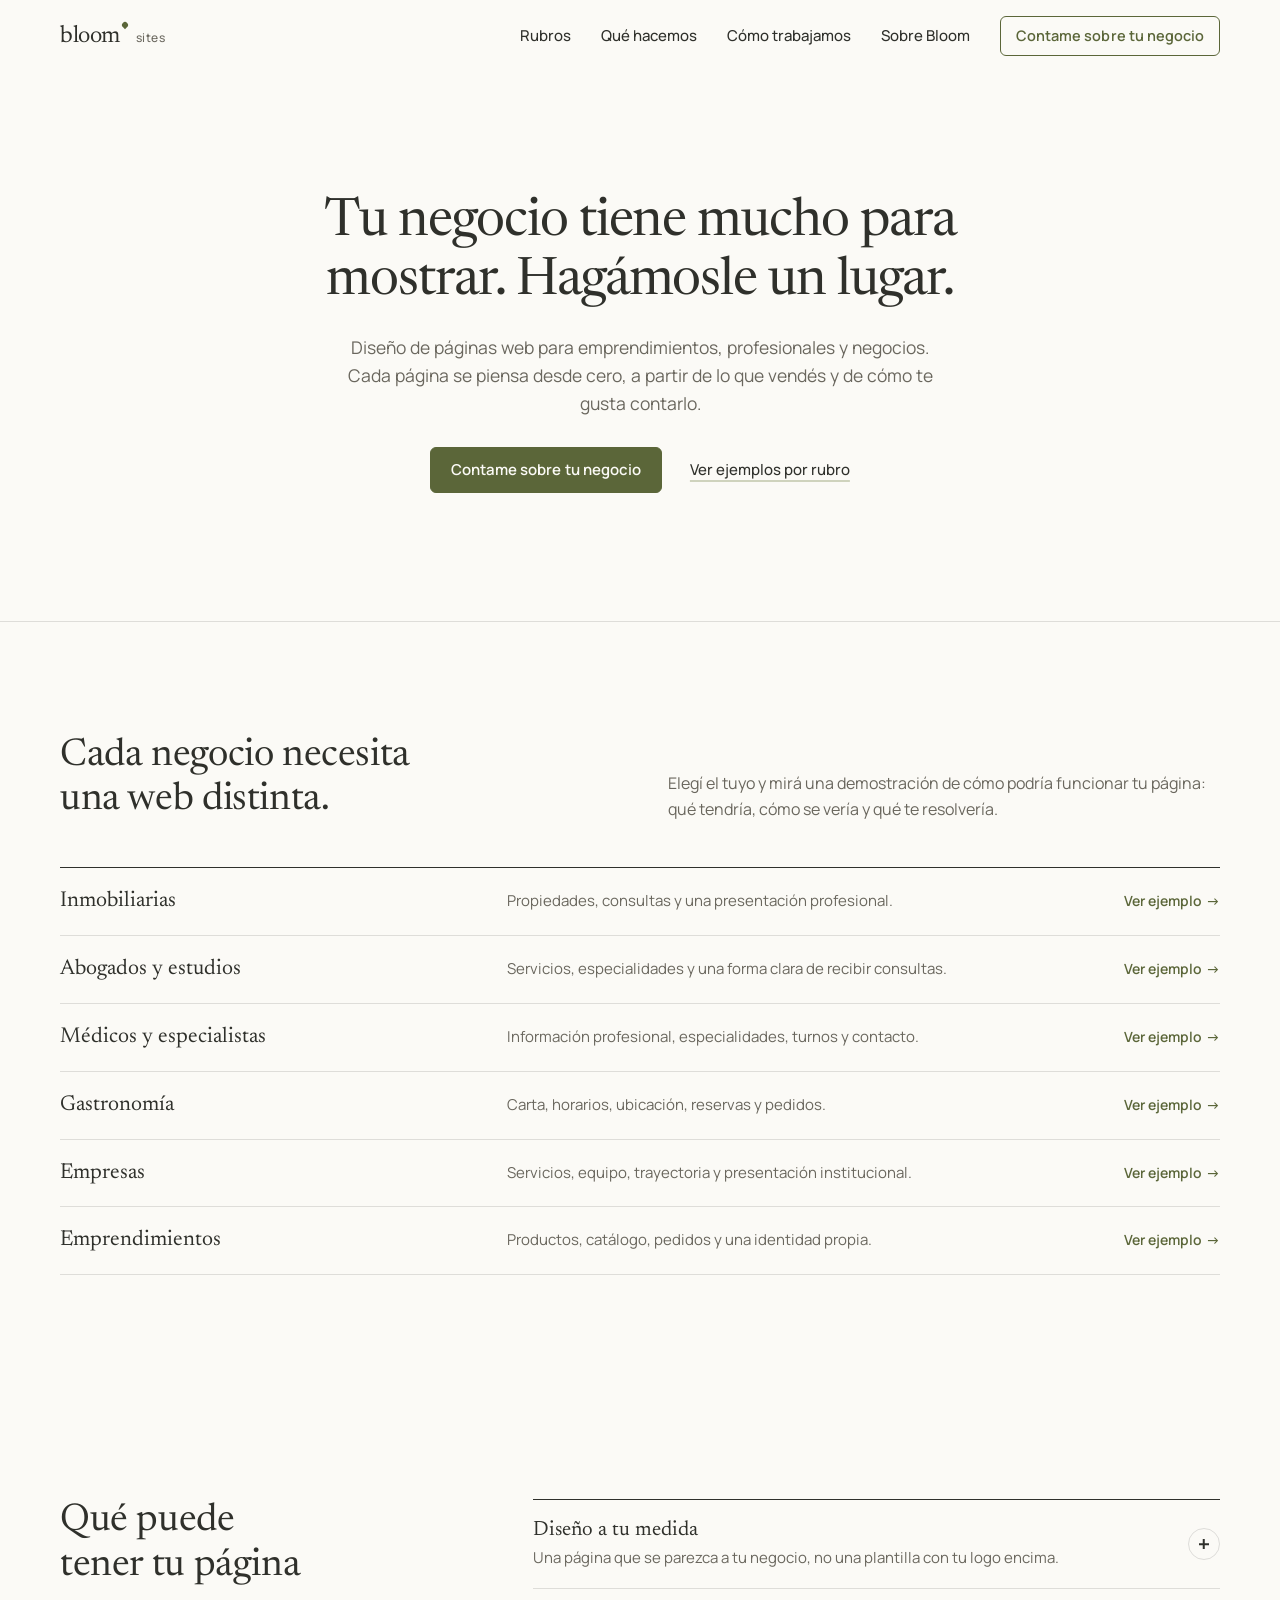
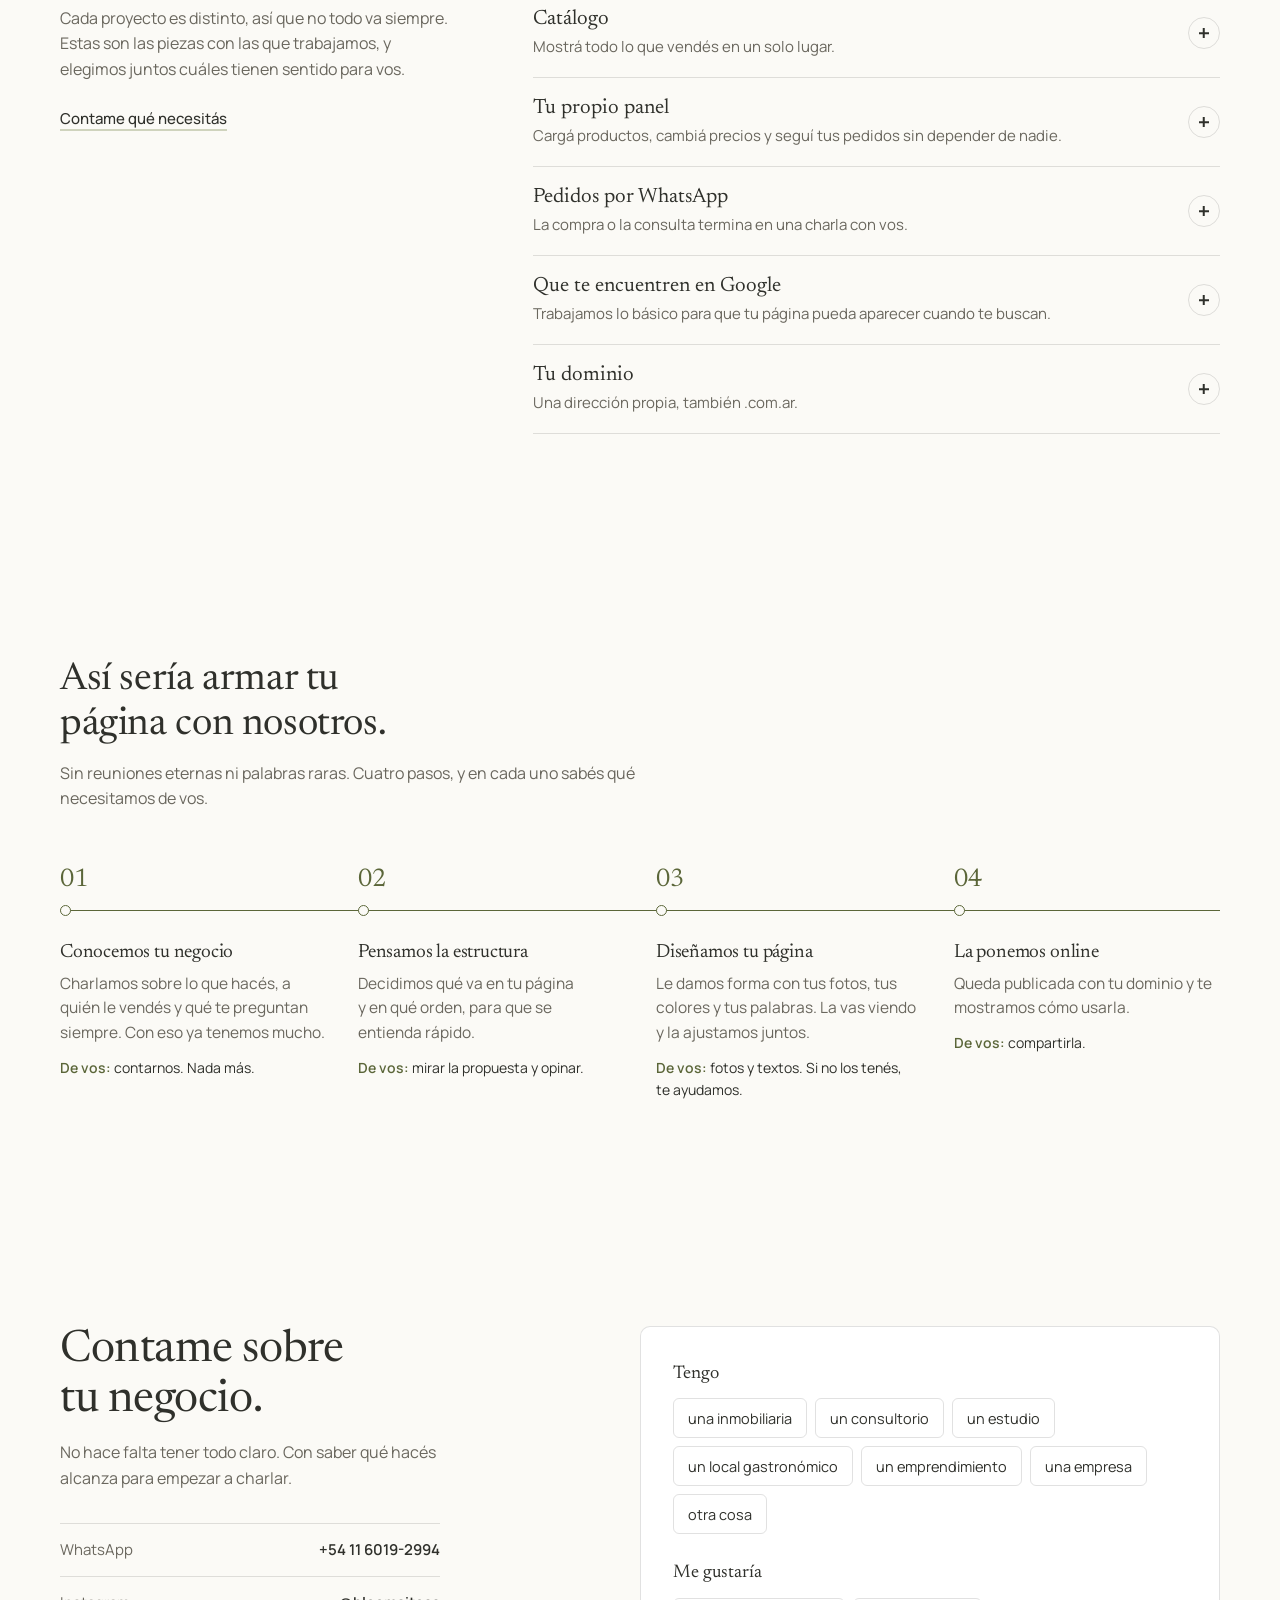
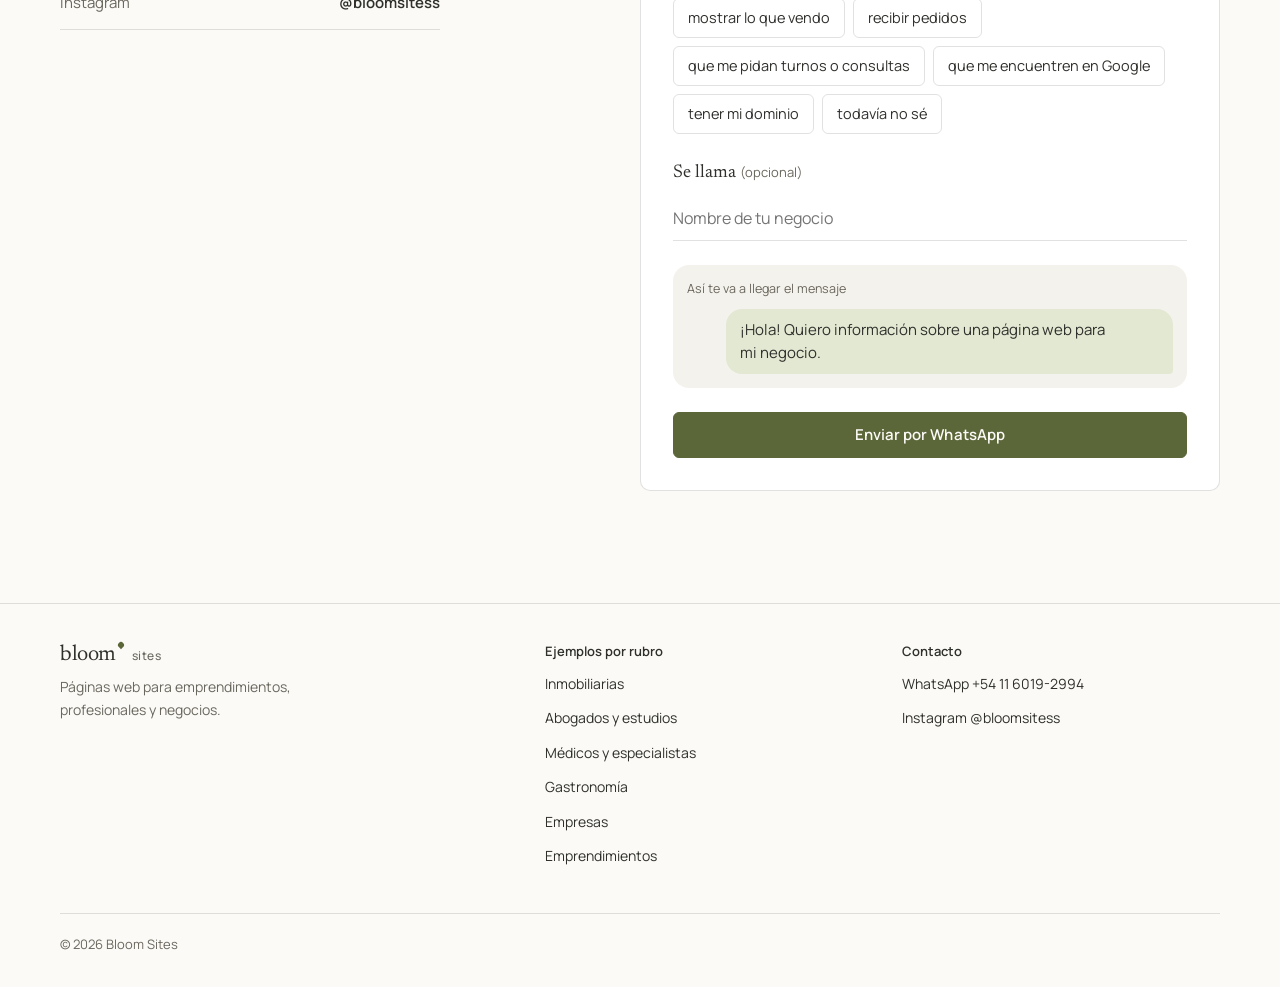
==== commit 0eeeffe9: "mejoras generales" ====
--- a/index.html
+++ b/index.html
@@ -1,629 +1,389 @@
-<!DOCTYPE html>
-<html lang="es-AR">
+<!doctype html>
+<html lang="es">
 <head>
-<meta charset="UTF-8">
-<meta name="viewport" content="width=device-width, initial-scale=1, viewport-fit=cover">
-<meta name="theme-color" content="#FCFBF8">
-
-<!-- ============================================================
-     SEO
-     ============================================================ -->
-<title>Bloom Sites — Páginas web profesionales para emprendedores</title>
-<meta name="description" content="Diseñamos páginas web modernas para emprendedores y pequeños negocios. Más confianza, más consultas y más ventas, las 24 horas. Pedí tu presupuesto por WhatsApp.">
-<meta name="author" content="Bloom Sites">
-<link rel="canonical" href="https://bloomsites.com.ar/">
-
-<meta property="og:type" content="website">
-<meta property="og:locale" content="es_AR">
-<meta property="og:site_name" content="Bloom Sites">
-<meta property="og:title" content="Bloom Sites — Páginas web profesionales para emprendedores">
-<meta property="og:description" content="Hacé crecer tu negocio con una página web profesional. Diseño moderno, rápido y pensado para vender.">
-<meta property="og:url" content="https://bloomsites.com.ar/">
-<meta name="twitter:card" content="summary_large_image">
-
-
-<!-- Favicon liviano (SVG en línea, sin request extra) -->
-<link rel="icon" href="data:image/svg+xml,%3Csvg xmlns='http://www.w3.org/2000/svg' viewBox='0 0 32 32'%3E%3Crect width='32' height='32' rx='9' fill='%234C5B3C'/%3E%3Cpath d='M16 24c0-6 3-9 8-9 0 6-3 9-8 9zm0 0c0-6-3-9-8-9 0 6 3 9 8 9z' fill='%23FCFBF8'/%3E%3C/svg%3E">
-
-<!-- ============================================================
-     TIPOGRAFÍAS
-     Manrope  -> interfaz, títulos, cuerpo (pedido del brief)
-     Fraunces -> UNA sola palabra en itálica por título, para dar
-                 calidez orgánica sin romper la identidad
-     ============================================================ -->
-<link rel="preconnect" href="https://fonts.googleapis.com">
-<link rel="preconnect" href="https://fonts.gstatic.com" crossorigin>
-<link rel="stylesheet" href="https://fonts.googleapis.com/css2?family=Manrope:wght@400;500;600;700;800&family=Fraunces:ital,opsz,wght@1,9..144,300;1,9..144,400&display=swap">
-<link rel="stylesheet" href="style.css">
-<!-- Datos estructurados -->
-<script type="application/ld+json">
+  <meta charset="utf-8">
+  <meta name="viewport" content="width=device-width, initial-scale=1, viewport-fit=cover">
+  <title>Bloom Sites | Páginas web para emprendimientos, profesionales y negocios</title>
+  <meta name="description" content="Bloom es un estudio chico que diseña páginas web a medida para emprendimientos, profesionales y negocios. Mirá ejemplos por rubro y contanos sobre el tuyo.">
+  <link rel="canonical" href="https://tudominio.com.ar/">
+  <meta name="robots" content="index, follow">
+  <meta name="theme-color" content="#FBFAF6">
+  <!-- SEO local: para apuntar a una zona (por ejemplo Buenos Aires o CABA), sumala al title,
+       a la description y a "areaServed" del JSON-LD. No se agregó ninguna ubicación a propósito. -->
+
+  <meta property="og:type" content="website">
+  <meta property="og:locale" content="es_AR">
+  <meta property="og:site_name" content="Bloom Sites">
+  <meta property="og:title" content="Bloom Sites | Páginas web para emprendimientos, profesionales y negocios">
+  <meta property="og:description" content="Bloom es un estudio chico que diseña páginas web a medida para emprendimientos, profesionales y negocios. Mirá ejemplos por rubro y contanos sobre el tuyo.">
+  <meta property="og:url" content="https://tudominio.com.ar/">
+  <meta property="og:image" content="https://tudominio.com.ar/assets/images/og-bloom.png">
+  <meta property="og:image:width" content="1200">
+  <meta property="og:image:height" content="630">
+  <meta name="twitter:card" content="summary_large_image">
+  <meta name="twitter:title" content="Bloom Sites | Páginas web para emprendimientos, profesionales y negocios">
+  <meta name="twitter:description" content="Bloom es un estudio chico que diseña páginas web a medida para emprendimientos, profesionales y negocios. Mirá ejemplos por rubro y contanos sobre el tuyo.">
+  <meta name="twitter:image" content="https://tudominio.com.ar/assets/images/og-bloom.png">
+
+  <link rel="icon" href="favicon.ico" sizes="32x32">
+  <link rel="icon" href="assets/icons/favicon.svg" type="image/svg+xml">
+  <link rel="apple-touch-icon" href="assets/icons/apple-touch-icon.png">
+  <link rel="manifest" href="site.webmanifest">
+
+  <link rel="preconnect" href="https://fonts.googleapis.com">
+  <link rel="preconnect" href="https://fonts.gstatic.com" crossorigin>
+  <link rel="stylesheet" href="https://fonts.googleapis.com/css2?family=Manrope:wght@400..700&family=Newsreader:ital,opsz,wght@0,6..72,300..500;1,6..72,300..500&display=swap">
+  <link rel="stylesheet" href="css/style.css">
+  <script>document.documentElement.classList.add('js');</script>
+  <script type="application/ld+json">
 {
   "@context": "https://schema.org",
-  "@type": "ProfessionalService",
-  "name": "Bloom Sites",
-  "description": "Diseño y desarrollo de páginas web para emprendedores y pequeños negocios.",
-  "areaServed": "AR",
-  "telephone": "+541160192994",
-  "sameAs": ["https://www.instagram.com/bloomsitess"],
-  "priceRange": "$$"
+  "@graph": [
+    {
+      "@type": "Organization",
+      "@id": "https://tudominio.com.ar/#org",
+      "name": "Bloom Sites",
+      "url": "https://tudominio.com.ar/",
+      "logo": "https://tudominio.com.ar/assets/icons/icon-512.png",
+      "sameAs": [
+        "https://instagram.com/bloomsitess"
+      ],
+      "contactPoint": {
+        "@type": "ContactPoint",
+        "telephone": "+54-11-6019-2994",
+        "contactType": "customer service",
+        "availableLanguage": "es",
+        "areaServed": "AR"
+      }
+    },
+    {
+      "@type": "WebSite",
+      "@id": "https://tudominio.com.ar/#website",
+      "url": "https://tudominio.com.ar/",
+      "name": "Bloom Sites",
+      "inLanguage": "es-AR",
+      "publisher": {
+        "@id": "https://tudominio.com.ar/#org"
+      }
+    },
+    {
+      "@type": "WebPage",
+      "@id": "https://tudominio.com.ar/#webpage",
+      "url": "https://tudominio.com.ar/",
+      "name": "Bloom Sites | Páginas web para emprendimientos, profesionales y negocios",
+      "description": "Diseño de páginas web a medida para emprendimientos, profesionales y negocios. Mirá ejemplos por rubro y contanos sobre el tuyo.",
+      "isPartOf": {
+        "@id": "https://tudominio.com.ar/#website"
+      },
+      "about": {
+        "@id": "https://tudominio.com.ar/#org"
+      },
+      "inLanguage": "es-AR"
+    }
+  ]
 }
-</script>
-
+  </script>
 </head>
-
-<body>
-<a class="skip" href="#contenido">Ir al contenido</a>
-
-<!-- ============================================================
-     SPRITE DE ÍCONOS — SVG en línea, sin pedidos extra al servidor
-     ============================================================ -->
-<svg width="0" height="0" style="position:absolute" aria-hidden="true" focusable="false">
-  <defs>
-    <g id="i-leaf"><path d="M12 21c0-7 3.6-10.5 9-10.5 0 7-3.6 10.5-9 10.5Zm0 0c0-7-3.6-10.5-9-10.5 0 7 3.6 10.5 9 10.5Z" fill="currentColor"/></g>
-    <g id="i-check" stroke="currentColor" stroke-width="2.1" fill="none" stroke-linecap="round" stroke-linejoin="round"><path d="m4 12.5 5 5L20 6.5"/></g>
-    <g id="i-arrow" stroke="currentColor" stroke-width="2" fill="none" stroke-linecap="round" stroke-linejoin="round"><path d="M4 12h15m-6-6 6 6-6 6"/></g>
-    <g id="i-arrow-ur" stroke="currentColor" stroke-width="2" fill="none" stroke-linecap="round" stroke-linejoin="round"><path d="M7 17 17 7m-8 0h8v8"/></g>
-    <g id="i-trend" stroke="currentColor" stroke-width="1.9" fill="none" stroke-linecap="round" stroke-linejoin="round"><path d="M3 17l6-6 4 4 8-8m0 0h-5m5 0v5"/></g>
-    <g id="i-clock" stroke="currentColor" stroke-width="1.9" fill="none" stroke-linecap="round" stroke-linejoin="round"><circle cx="12" cy="12" r="9"/><path d="M12 7v5.2l3.4 2"/></g>
-    <g id="i-search" stroke="currentColor" stroke-width="1.9" fill="none" stroke-linecap="round" stroke-linejoin="round"><circle cx="11" cy="11" r="6.5"/><path d="m16 16 4.5 4.5"/></g>
-    <g id="i-chat" stroke="currentColor" stroke-width="1.9" fill="none" stroke-linecap="round" stroke-linejoin="round"><path d="M21 12a8 8 0 0 1-11.6 7.1L4 20.5l1.4-5.2A8 8 0 1 1 21 12Z"/></g>
-    <g id="i-shield" stroke="currentColor" stroke-width="1.9" fill="none" stroke-linecap="round" stroke-linejoin="round"><path d="M12 3.2 5 6v6c0 4.4 3 7.6 7 8.8 4-1.2 7-4.4 7-8.8V6l-7-2.8Z"/><path d="m9.2 12 2 2 3.6-3.6"/></g>
-    <g id="i-users" stroke="currentColor" stroke-width="1.9" fill="none" stroke-linecap="round" stroke-linejoin="round"><circle cx="9.5" cy="8.5" r="3.4"/><path d="M3.5 20a6 6 0 0 1 12 0M16 5.4a3.4 3.4 0 0 1 0 6.4m4.5 8a5.6 5.6 0 0 0-3.2-5"/></g>
-    <g id="i-star" stroke="currentColor" stroke-width="1.8" fill="none" stroke-linecap="round" stroke-linejoin="round"><path d="M12 3.6 14.5 9l5.8.7-4.3 4 1.2 5.8-5.2-2.9-5.2 2.9L8 13.7l-4.3-4L9.5 9 12 3.6Z"/></g>
-    <g id="i-grid" stroke="currentColor" stroke-width="1.9" fill="none" stroke-linecap="round" stroke-linejoin="round"><rect x="3.5" y="3.5" width="7" height="7" rx="2.2"/><rect x="13.5" y="3.5" width="7" height="7" rx="2.2"/><rect x="3.5" y="13.5" width="7" height="7" rx="2.2"/><rect x="13.5" y="13.5" width="7" height="7" rx="2.2"/></g>
-    <g id="i-bell" stroke="currentColor" stroke-width="1.9" fill="none" stroke-linecap="round" stroke-linejoin="round"><path d="M18 9a6 6 0 1 0-12 0c0 5-2 6.5-2 6.5h16S18 14 18 9Z"/><path d="M10.4 19.5a2 2 0 0 0 3.2 0"/></g>
-    <g id="i-pencil" stroke="currentColor" stroke-width="1.9" fill="none" stroke-linecap="round" stroke-linejoin="round"><path d="M16.5 3.9 20 7.4 8.4 19H5v-3.4L16.5 3.9Z"/></g>
-    <g id="i-send" stroke="currentColor" stroke-width="1.9" fill="none" stroke-linecap="round" stroke-linejoin="round"><path d="M20.5 3.5 3.8 9.9l6.6 2.9 2.9 6.6 7.2-15.9Z"/><path d="m10.4 12.8 4.3-4.3"/></g>
-    <g id="i-eye" stroke="currentColor" stroke-width="1.9" fill="none" stroke-linecap="round" stroke-linejoin="round"><path d="M2.8 12S6.5 5.8 12 5.8 21.2 12 21.2 12 17.5 18.2 12 18.2 2.8 12 2.8 12Z"/><circle cx="12" cy="12" r="2.8"/></g>
-    <g id="i-heart" stroke="currentColor" stroke-width="1.9" fill="none" stroke-linecap="round" stroke-linejoin="round"><path d="M12 20s-7.5-4.6-7.5-9.4a4.1 4.1 0 0 1 7.5-2.3 4.1 4.1 0 0 1 7.5 2.3C19.5 15.4 12 20 12 20Z"/></g>
-    <g id="i-tag" stroke="currentColor" stroke-width="1.9" fill="none" stroke-linecap="round" stroke-linejoin="round"><path d="M3.5 11V4.5a1 1 0 0 1 1-1H11l9 9-7.5 7.5-9-9Z"/><circle cx="7.6" cy="7.6" r="1.3"/></g>
-    <g id="i-wa"><path d="M17.5 14.4c-.3-.2-1.7-.9-2-1s-.5-.1-.7.1-.7.9-.9 1.1-.4.2-.7 0a8 8 0 0 1-2.4-1.5 9 9 0 0 1-1.6-2.1c-.2-.3 0-.5.1-.6l.5-.6.3-.5v-.5l-.9-2.2c-.3-.6-.5-.5-.7-.5h-.6a1.2 1.2 0 0 0-.9.4A3.6 3.6 0 0 0 5.9 9c0 1.6 1.1 3.1 1.3 3.3a12 12 0 0 0 4.6 4 6 6 0 0 0 2.7.6 3.3 3.3 0 0 0 2.2-1.5 2.7 2.7 0 0 0 .2-1.5c-.1-.2-.3-.3-.6-.4Zm-5.4 7.4a9.4 9.4 0 0 1-4.8-1.3l-3.4.9.9-3.3a9.5 9.5 0 1 1 7.3 3.7Z" fill="currentColor"/></g>
-    <g id="i-ig"><path d="M12 2.2c3.2 0 3.6 0 4.9.1a6 6 0 0 1 2 .4 4.1 4.1 0 0 1 2.4 2.4 6 6 0 0 1 .4 2c.1 1.3.1 1.7.1 4.9s0 3.6-.1 4.9a6 6 0 0 1-.4 2 4.1 4.1 0 0 1-2.4 2.4 6 6 0 0 1-2 .4c-1.3.1-1.7.1-4.9.1s-3.6 0-4.9-.1a6 6 0 0 1-2-.4 4.1 4.1 0 0 1-2.4-2.4 6 6 0 0 1-.4-2c-.1-1.3-.1-1.7-.1-4.9s0-3.6.1-4.9a6 6 0 0 1 .4-2 4.1 4.1 0 0 1 2.4-2.4 6 6 0 0 1 2-.4c1.3-.1 1.7-.1 4.9-.1Zm0 4.8a5 5 0 1 0 5 5 5 5 0 0 0-5-5Zm0 8.2a3.2 3.2 0 1 1 3.2-3.2 3.2 3.2 0 0 1-3.2 3.2Zm5.2-9.6a1.2 1.2 0 1 0 1.2 1.2 1.2 1.2 0 0 0-1.2-1.2Z" fill="currentColor"/></g>
-  </defs>
-</svg>
-
-<!-- ============================================================
-     FIRMA VISUAL: tallo que crece a medida que baja el scroll
-     ============================================================ -->
-<div class="stem" id="stem" aria-hidden="true">
-  <svg viewBox="0 0 64 900" preserveAspectRatio="none">
-    <path id="stemPath" class="stem__path" d="M32 0 C 32 90, 12 140, 12 230 C 12 330, 52 370, 52 470 C 52 570, 14 610, 14 710 C 14 800, 32 840, 32 900"/>
-    <g id="stemLeaves">
-      <path class="stem__leaf" d="M12 200c0-13 8-20 20-20 0 13-8 20-20 20Z"/>
-      <path class="stem__leaf" d="M52 430c0-13-8-20-20-20 0 13 8 20 20 20Z"/>
-      <path class="stem__leaf" d="M14 665c0-13 8-20 20-20 0 13-8 20-20 20Z"/>
-      <path class="stem__leaf" d="M28 855c0-13-8-20-20-20 0 13 8 20 20 20Z"/>
-    </g>
-  </svg>
-</div>
-
-<!-- ============================================================
-     NAVEGACIÓN
-     ============================================================ -->
-<header class="nav" id="nav">
-  <div class="wrap nav__inner">
-    <a class="brand" href="#inicio" aria-label="Bloom Sites, ir al inicio">
-      <span class="brand__mark"><svg viewBox="0 0 24 24" style="color:#FCFBF8"><use href="#i-leaf"/></svg></span>
-      Bloom Sites
-    </a>
-
-    <nav class="nav__links" aria-label="Secciones">
-      <a href="#problema">Tu situación</a>
-      <a href="#beneficios">Beneficios</a>
-      <a href="#proceso">Cómo trabajamos</a>
-      <!-- <a href="#trabajos">Trabajos</a> -->
-      <a href="#preguntas">Preguntas</a>
-    </nav>
-
-    <div class="nav__cta">
-      <a class="btn btn--primary" data-wa href="#">Quiero mi página</a>
-      <button class="nav__burger" id="burger" aria-expanded="false" aria-controls="menu" aria-label="Abrir menú">
-        <span></span>
+<body class="page-index">
+  <a class="skip-link" href="#contenido">Saltar al contenido</a>
+
+  <header class="site-header">
+    <div class="wrap header-inner">
+      <a class="brand" href="index.html" aria-label="Bloom Sites, ir al inicio">
+        <span class="brand-word">bloom</span><span class="brand-bud" aria-hidden="true"></span><span class="brand-sub">sites</span>
+      </a>
+      <button class="nav-toggle" type="button" aria-expanded="false" aria-controls="nav" aria-label="Abrir menú">
+        <span class="nav-toggle-lines" aria-hidden="true"></span>
       </button>
+      <nav class="nav" id="nav" aria-label="Principal">
+        <div class="nav-main">
+          <a href="#rubros">Rubros</a>
+          <a href="#que-incluye">Qué hacemos</a>
+          <a href="#proceso">Cómo trabajamos</a>
+          <a href="#sobre">Sobre Bloom</a>
+        </div>
+        <div class="nav-rubros">
+          <p>Ver ejemplos por rubro</p>
+          <ul>
+            <li><a href="inmobiliarias.html">Inmobiliarias</a></li>
+            <li><a href="abogados.html">Abogados y estudios</a></li>
+            <li><a href="medicos.html">Médicos y especialistas</a></li>
+            <li><a href="gastronomia.html">Gastronomía</a></li>
+            <li><a href="empresas.html">Empresas</a></li>
+            <li><a href="emprendimientos.html">Emprendimientos</a></li>
+          </ul>
+        </div>
+        <a class="btn nav-cta" href="#contacto">Contame sobre tu negocio</a>
+        <p class="nav-foot">Instagram <a href="https://instagram.com/bloomsitess" target="_blank" rel="noopener">@bloomsitess</a></p>
+      </nav>
     </div>
-  </div>
-</header>
-
-<!-- Menú para celulares -->
-<div class="menu" id="menu">
-  <a href="#problema">Tu situación</a>
-  <a href="#beneficios">Beneficios</a>
-  <a href="#porque">Por qué una web</a>
-  <a href="#proceso">Cómo trabajamos</a>
-  <!-- <a href="#trabajos">Trabajos</a> -->
-  <a href="#preguntas">Preguntas</a>
-  <a class="btn btn--primary btn--lg" data-wa href="#">Quiero mi página <svg viewBox="0 0 24 24" width="18" height="18"><use href="#i-arrow"/></svg></a>
-</div>
-
-<main id="contenido">
-
-<!-- ============================================================
-     HERO
-     ============================================================ -->
-<section class="hero" id="inicio">
-  <span class="hero__glow hero__glow--a" aria-hidden="true"></span>
-  <span class="hero__glow hero__glow--b" aria-hidden="true"></span>
-
-  <div class="wrap">
-    <div class="hero__inner">
-      <span class="eyebrow reveal">Páginas web para emprendedores y negocios chicos</span>
-
-      <h1>
-        <span class="word" style="animation-delay:.15s">Hacé</span>
-        <span class="word ital" style="animation-delay:.26s">crecer</span>
-        <span class="word" style="animation-delay:.37s">tu</span>
-        <span class="word" style="animation-delay:.46s">negocio</span>
-        <span class="word" style="animation-delay:.55s">con</span>
-        <span class="word" style="animation-delay:.63s">una</span>
-        <span class="word" style="animation-delay:.71s">página</span>
-        <span class="word" style="animation-delay:.79s">web</span>
-        <span class="word" style="animation-delay:.87s">profesional.</span>
-      </h1>
-
-      <p class="hero__lead reveal" data-d="4">Instagram te trae la atención. Tu página web la convierte en confianza, consultas y ventas. Diseñamos el lugar donde tu negocio queda abierto las 24 horas.</p>
-
-      <div class="hero__actions reveal" data-d="5">
-        <a class="btn btn--primary btn--lg" data-wa href="#">Quiero mi página <svg viewBox="0 0 24 24" width="18" height="18"><use href="#i-arrow"/></svg></a>
-        <!-- <a class="btn btn--ghost btn--lg" href="#trabajos">Ver ejemplos</a> -->
-      </div>
-
-      <ul class="hero__trust reveal" data-d="6">
-        <li><svg viewBox="0 0 24 24"><use href="#i-check"/></svg> Lista en 7 días</li>
-        <li><svg viewBox="0 0 24 24"><use href="#i-check"/></svg> Pensada primero para el celular</li>
-        <li><svg viewBox="0 0 24 24"><use href="#i-check"/></svg> Preparada para Google</li>
-      </ul>
-    </div>
-
-    <!-- Mockup flotante con profundidad -->
-    <div class="stage reveal reveal--scale" data-d="3" id="stage">
-      <span class="leafy leafy--1" aria-hidden="true"><svg viewBox="0 0 24 24"><use href="#i-leaf"/></svg></span>
-      <span class="leafy leafy--2" aria-hidden="true"><svg viewBox="0 0 24 24"><use href="#i-leaf"/></svg></span>
-      <span class="leafy leafy--3" aria-hidden="true"><svg viewBox="0 0 24 24"><use href="#i-leaf"/></svg></span>
-
-      <div class="chip chip--a" data-depth="26">
-        <span class="chip__ico"><svg viewBox="0 0 24 24"><use href="#i-chat"/></svg></span>
-        <span>Nueva consulta<small>Llegó desde tu web</small></span>
-      </div>
-      <div class="chip chip--b" data-depth="-22">
-        <span class="chip__ico"><svg viewBox="0 0 24 24"><use href="#i-trend"/></svg></span>
-        <span>Visitas en aumento<small>Últimos 30 días</small></span>
-      </div>
-      <div class="chip chip--c" data-depth="16">
-        <span class="chip__ico"><svg viewBox="0 0 24 24"><use href="#i-search"/></svg></span>
-        <span>Apareciste en Google</span>
-      </div>
-
-      <div class="mock-float"><div class="mock" id="mock">
-        <div class="mock__bar" aria-hidden="true">
-          <span class="mock__dot"></span><span class="mock__dot"></span><span class="mock__dot"></span>
-          <span class="mock__url">tunegocio.com.ar</span>
-        </div>
-        <div class="mock__body">
-          <div>
-            <span class="mock__kicker">Tu marca, en su propio lugar</span>
-            <p class="mock__title">Todo tu catálogo, siempre a mano.</p>
-            <div class="mock__lines" aria-hidden="true"><i></i><i></i><i></i></div>
-            <span class="mock__btn">Consultar por WhatsApp</span>
-          </div>
-          <div class="mock__grid" aria-hidden="true">
-            <span class="mock__tile"></span><span class="mock__tile"></span>
-            <span class="mock__tile"></span><span class="mock__tile"></span>
-          </div>
-        </div>
-      </div></div>
-    </div>
-
-    <!-- Rubros con los que trabajamos -->
-    <div class="marquee reveal" aria-hidden="true">
-      <div class="marquee__track">
-        <span>Blanquería</span><span>Estudios de diseño</span><span>Gastronomía</span><span>Indumentaria</span><span>Salud y bienestar</span><span>Servicios profesionales</span><span>Deco y hogar</span><span>Talleres y cursos</span>
-        <span>Blanquería</span><span>Estudios de diseño</span><span>Gastronomía</span><span>Indumentaria</span><span>Salud y bienestar</span><span>Servicios profesionales</span><span>Deco y hogar</span><span>Talleres y cursos</span>
-      </div>
-    </div>
-  </div>
-</section>
-
-<!-- ============================================================
-     PROBLEMA — situaciones reales, cada una con su solución
-     ============================================================ -->
-<section class="section section--tint" id="problema">
-  <div class="wrap">
-    <div class="head reveal">
-      <span class="eyebrow">Tu situación</span>
-      <h2>Si algo de esto te <span class="ital">suena</span>, ya sabés lo que te está costando.</h2>
-      <p>Pasá el cursor por cada situación (o tocala) y vas a ver cómo la resuelve tu página web.</p>
-    </div>
-
-    <div class="problems">
-      <article class="pcard reveal" data-d="1" tabindex="0">
-        <span class="pcard__num">01</span>
-        <h3 class="pcard__q">¿Tus clientes siempre te piden el catálogo por WhatsApp?</h3>
-        <div class="pcard__a"><strong><svg viewBox="0 0 24 24"><use href="#i-check"/></svg> Con tu web</strong><p>Mandás un solo link con todo el catálogo actualizado y dejás de reenviar fotos una por una.</p></div>
-      </article>
-
-      <article class="pcard reveal" data-d="2" tabindex="0">
-        <span class="pcard__num">02</span>
-        <h3 class="pcard__q">¿Perdés ventas porque solo vendés por Instagram?</h3>
-        <div class="pcard__a"><strong><svg viewBox="0 0 24 24"><use href="#i-check"/></svg> Con tu web</strong><p>La persona que te descubre hoy puede comprar o consultar ahora mismo, sin esperar tu respuesta.</p></div>
-      </article>
-
-      <article class="pcard reveal" data-d="3" tabindex="0">
-        <span class="pcard__num">03</span>
-        <h3 class="pcard__q">¿Te preguntan siempre los mismos precios y horarios?</h3>
-        <div class="pcard__a"><strong><svg viewBox="0 0 24 24"><use href="#i-check"/></svg> Con tu web</strong><p>Precios, envíos, horarios y formas de pago quedan claros en un solo lugar. Menos mensajes repetidos, más tiempo tuyo.</p></div>
-      </article>
-
-      <article class="pcard reveal" data-d="1" tabindex="0">
-        <span class="pcard__num">04</span>
-        <h3 class="pcard__q">¿Te cuesta que confíen en tu negocio?</h3>
-        <div class="pcard__a"><strong><svg viewBox="0 0 24 24"><use href="#i-check"/></svg> Con tu web</strong><p>Un sitio propio, prolijo y con tu dominio te ubica al lado de las marcas grandes desde el primer segundo.</p></div>
-      </article>
-
-      <article class="pcard reveal" data-d="2" tabindex="0">
-        <span class="pcard__num">05</span>
-        <h3 class="pcard__q">¿Dependés por completo de las redes sociales?</h3>
-        <div class="pcard__a"><strong><svg viewBox="0 0 24 24"><use href="#i-check"/></svg> Con tu web</strong><p>Tu página es tuya. Nadie decide por vos a cuánta gente le llega ni cómo se ve tu negocio.</p></div>
-      </article>
-
-      <article class="pcard reveal" data-d="3" tabindex="0">
-        <span class="pcard__num">06</span>
-        <h3 class="pcard__q">Si mañana Instagram deja de andar, ¿dónde te encuentran?</h3>
-        <div class="pcard__a"><strong><svg viewBox="0 0 24 24"><use href="#i-check"/></svg> Con tu web</strong><p>Tenés una dirección propia y estable, que sigue funcionando pase lo que pase con las redes.</p></div>
-      </article>
-    </div>
-
-    <div class="section-cta reveal">
-      <a class="btn btn--primary" data-wa href="#">Quiero resolverlo <svg viewBox="0 0 24 24" width="18" height="18"><use href="#i-arrow"/></svg></a>
-      <span class="note">Te respondemos por WhatsApp, sin compromiso.</span>
-    </div>
-  </div>
-</section>
-
-<!-- ============================================================
-     BENEFICIOS
-     ============================================================ -->
-<section class="section" id="beneficios">
-  <div class="wrap">
-    <div class="head reveal">
-      <span class="eyebrow">Lo que gana tu negocio</span>
-      <h2>Una página web cambia la <span class="ital">manera</span> en que te ven.</h2>
-      <p>No es una vidriera más. Es la base sobre la que se apoya todo lo demás que hacés.</p>
-    </div>
-
-    <div class="benefits">
-      <article class="bcard reveal" data-d="1"><span class="bcard__ico"><svg viewBox="0 0 24 24"><use href="#i-shield"/></svg></span><h3>Más confianza</h3><p>Tener sitio propio muestra que atrás hay un negocio serio.</p></article>
-      <article class="bcard reveal" data-d="2"><span class="bcard__ico"><svg viewBox="0 0 24 24"><use href="#i-trend"/></svg></span><h3>Más ventas</h3><p>Menos pasos entre la persona interesada y la compra.</p></article>
-      <article class="bcard reveal" data-d="3"><span class="bcard__ico"><svg viewBox="0 0 24 24"><use href="#i-users"/></svg></span><h3>Más clientes</h3><p>Te encuentra gente que hoy ni sabe que existís.</p></article>
-      <article class="bcard reveal" data-d="4"><span class="bcard__ico"><svg viewBox="0 0 24 24"><use href="#i-star"/></svg></span><h3>Más profesionalismo</h3><p>Tu marca se ve cuidada en cada detalle.</p></article>
-      <article class="bcard reveal" data-d="1"><span class="bcard__ico"><svg viewBox="0 0 24 24"><use href="#i-eye"/></svg></span><h3>Más visibilidad</h3><p>Un link que podés compartir en todos lados.</p></article>
-      <article class="bcard reveal" data-d="2"><span class="bcard__ico"><svg viewBox="0 0 24 24"><use href="#i-clock"/></svg></span><h3>Abierto 24 horas</h3><p>Tu negocio sigue mostrándose mientras dormís.</p></article>
-      <article class="bcard reveal" data-d="3"><span class="bcard__ico"><svg viewBox="0 0 24 24"><use href="#i-search"/></svg></span><h3>Aparecer en Google</h3><p>Preparamos tu sitio para que Google lo entienda.</p></article>
-      <article class="bcard reveal" data-d="4"><span class="bcard__ico"><svg viewBox="0 0 24 24"><use href="#i-grid"/></svg></span><h3>Todo centralizado</h3><p>Catálogo, precios, contacto y ubicación en un solo lugar.</p></article>
-      <article class="bcard reveal" data-d="1"><span class="bcard__ico"><svg viewBox="0 0 24 24"><use href="#i-bell"/></svg></span><h3>Consultas automáticas</h3><p>Formularios y WhatsApp directo que te llegan solos.</p></article>
-      <article class="bcard reveal" data-d="2"><span class="bcard__ico"><svg viewBox="0 0 24 24"><use href="#i-tag"/></svg></span><h3>Productos bien mostrados</h3><p>Fotos grandes, descripciones claras, precios ordenados.</p></article>
-    </div>
-
-    <div class="section-cta reveal">
-      <a class="btn btn--primary" data-wa href="#">Quiero vender más <svg viewBox="0 0 24 24" width="18" height="18"><use href="#i-arrow"/></svg></a>
-      <a class="btn btn--soft" href="#proceso">Ver cómo trabajamos</a>
-    </div>
-  </div>
-</section>
-
-<!-- ============================================================
-     POR QUÉ UNA PÁGINA WEB — comparación honesta + cifras ilustrativas
-     ============================================================ -->
-<section class="section section--tint" id="porque">
-  <div class="wrap">
-    <div class="head reveal">
-      <span class="eyebrow">Por qué hoy</span>
-      <h2>No es un lujo. Es la <span class="ital">inversión</span> más barata de tu negocio.</h2>
-      <p>Instagram y tu página web no compiten: trabajan juntos. Cada uno hace una parte del camino.</p>
-    </div>
-
-    <div class="versus">
-      <article class="vcard reveal reveal--left">
-        <span class="vcard__role">Redes sociales</span>
-        <h3>Atraen</h3>
+  </header>
+
+  <main id="contenido">
+
+    <!-- ============ HERO ============ -->
+    <section class="hero" id="inicio" aria-labelledby="hero-title">
+      <div class="wrap hero-inner">
+        <h1 class="hero-title" id="hero-title" data-load>Tu negocio tiene mucho para mostrar. Hagámosle un lugar.</h1>
+        <p class="hero-lead" data-load style="--d:.1s">
+          Diseño de páginas web para emprendimientos, profesionales
+          y negocios. Cada página se piensa desde cero, a partir de lo que vendés y de cómo te gusta contarlo.
+        </p>
+        <div class="hero-actions" data-load style="--d:.2s">
+          <a class="btn" href="#contacto">Contame sobre tu negocio</a>
+          <a class="link-quiet" href="#rubros">Ver ejemplos por rubro</a>
+        </div>
+      </div>
+    </section>
+
+
+    <!-- ============ RUBROS ============ -->
+    <section class="rubros" id="rubros" aria-labelledby="rubros-title">
+      <div class="wrap">
+        <div class="rubros-head">
+          <h2 id="rubros-title">Cada negocio necesita una web distinta.</h2>
+          <p>Elegí el tuyo y mirá una demostración de cómo podría funcionar tu página: qué tendría, cómo se vería y qué te resolvería.</p>
+        </div>
+
+        <div class="rubros-layout">
+            <ul class="rubro-list">
+              <li><a class="rubro-link" href="inmobiliarias.html">
+                <span class="rubro-name">Inmobiliarias</span>
+                <span class="rubro-line">Propiedades, consultas y una presentación profesional.</span>
+                <span class="rubro-go"><span class="t">Ver ejemplo</span><span class="arrow" aria-hidden="true">→</span></span>
+              </a></li>
+              <li><a class="rubro-link" href="abogados.html">
+                <span class="rubro-name">Abogados y estudios</span>
+                <span class="rubro-line">Servicios, especialidades y una forma clara de recibir consultas.</span>
+                <span class="rubro-go"><span class="t">Ver ejemplo</span><span class="arrow" aria-hidden="true">→</span></span>
+              </a></li>
+              <li><a class="rubro-link" href="medicos.html">
+                <span class="rubro-name">Médicos y especialistas</span>
+                <span class="rubro-line">Información profesional, especialidades, turnos y contacto.</span>
+                <span class="rubro-go"><span class="t">Ver ejemplo</span><span class="arrow" aria-hidden="true">→</span></span>
+              </a></li>
+              <li><a class="rubro-link" href="gastronomia.html">
+                <span class="rubro-name">Gastronomía</span>
+                <span class="rubro-line">Carta, horarios, ubicación, reservas y pedidos.</span>
+                <span class="rubro-go"><span class="t">Ver ejemplo</span><span class="arrow" aria-hidden="true">→</span></span>
+              </a></li>
+              <li><a class="rubro-link" href="empresas.html">
+                <span class="rubro-name">Empresas</span>
+                <span class="rubro-line">Servicios, equipo, trayectoria y presentación institucional.</span>
+                <span class="rubro-go"><span class="t">Ver ejemplo</span><span class="arrow" aria-hidden="true">→</span></span>
+              </a></li>
+              <li><a class="rubro-link" href="emprendimientos.html">
+                <span class="rubro-name">Emprendimientos</span>
+                <span class="rubro-line">Productos, catálogo, pedidos y una identidad propia.</span>
+                <span class="rubro-go"><span class="t">Ver ejemplo</span><span class="arrow" aria-hidden="true">→</span></span>
+              </a></li>
+            </ul>
+        </div>
+      </div>
+    </section>
+
+    <!-- ============ QUÉ HACEMOS ============ -->
+    <section class="services" id="que-incluye" aria-labelledby="svc-title">
+      <div class="wrap svc-layout">
+        <div class="svc-aside">
+          <h2 id="svc-title">Qué puede tener tu página</h2>
+          <p>Cada proyecto es distinto, así que no todo va siempre. Estas son las piezas con las que trabajamos, y elegimos juntos cuáles tienen sentido para vos.</p>
+          <a class="link-quiet" href="#contacto">Contame qué necesitás</a>
+        </div>
+
+        <div class="svc-list">
+          <div class="svc-row">
+            <h3><button class="svc-trigger" type="button" aria-expanded="false" aria-controls="svc-1" id="svc-1-btn">
+              <span class="svc-name">Diseño a tu medida</span>
+              <span class="svc-line">Una página que se parezca a tu negocio, no una plantilla con tu logo encima.</span>
+              <span class="svc-icon" aria-hidden="true"></span>
+            </button></h3>
+            <div class="svc-panel" id="svc-1" role="region" aria-labelledby="svc-1-btn">
+              <div class="svc-inner"><p>Partimos de lo que vendés, de tus colores y de cómo le hablás a tus clientes. Y la pensamos para que se vea bien estés donde estés: en el celular, en la compu o en la tablet.</p></div>
+            </div>
+          </div>
+
+          <div class="svc-row">
+            <h3><button class="svc-trigger" type="button" aria-expanded="false" aria-controls="svc-2" id="svc-2-btn">
+              <span class="svc-name">Catálogo</span>
+              <span class="svc-line">Mostrá todo lo que vendés en un solo lugar.</span>
+              <span class="svc-icon" aria-hidden="true"></span>
+            </button></h3>
+            <div class="svc-panel" id="svc-2" role="region" aria-labelledby="svc-2-btn">
+              <div class="svc-inner"><p>Productos o servicios ordenados por categoría, con fotos, precios, talles, colores o lo que necesite cada uno. Para que la persona encuentre lo que busca sin preguntarte.</p></div>
+            </div>
+          </div>
+
+          <div class="svc-row">
+            <h3><button class="svc-trigger" type="button" aria-expanded="false" aria-controls="svc-3" id="svc-3-btn">
+              <span class="svc-name">Tu propio panel</span>
+              <span class="svc-line">Cargá productos, cambiá precios y seguí tus pedidos sin depender de nadie.</span>
+              <span class="svc-icon" aria-hidden="true"></span>
+            </button></h3>
+            <div class="svc-panel" id="svc-3" role="region" aria-labelledby="svc-3-btn">
+              <div class="svc-inner">
+                <p>Según el proyecto, podés tener un espacio privado para administrar productos, precios, ofertas, ventas, clientes y pedidos. Cada pedido pasa por estados (pendiente, confirmado, preparando, enviado y entregado), así sabés en qué anda cada uno.</p>
+              </div>
+            </div>
+          </div>
+
+          <div class="svc-row">
+            <h3><button class="svc-trigger" type="button" aria-expanded="false" aria-controls="svc-4" id="svc-4-btn">
+              <span class="svc-name">Pedidos por WhatsApp</span>
+              <span class="svc-line">La compra o la consulta termina en una charla con vos.</span>
+              <span class="svc-icon" aria-hidden="true"></span>
+            </button></h3>
+            <div class="svc-panel" id="svc-4" role="region" aria-labelledby="svc-4-btn">
+              <div class="svc-inner">
+                <p>La persona elige lo que quiere en tu página y te llega un mensaje con el pedido ya armado. Vos respondés y coordinás el pago y el envío como ya lo hacés hoy. <span class="note">Por ahora no incluimos cobros online dentro de la página.</span></p>
+              </div>
+            </div>
+          </div>
+
+          <div class="svc-row">
+            <h3><button class="svc-trigger" type="button" aria-expanded="false" aria-controls="svc-5" id="svc-5-btn">
+              <span class="svc-name">Que te encuentren en Google</span>
+              <span class="svc-line">Trabajamos lo básico para que tu página pueda aparecer cuando te buscan.</span>
+              <span class="svc-icon" aria-hidden="true"></span>
+            </button></h3>
+            <div class="svc-panel" id="svc-5" role="region" aria-labelledby="svc-5-btn">
+              <div class="svc-inner">
+                <p>Títulos, descripciones y una estructura ordenada para que los buscadores entiendan de qué se trata tu página. No prometemos el primer lugar: nadie puede prometer eso con honestidad.</p>
+              </div>
+            </div>
+          </div>
+
+          <div class="svc-row">
+            <h3><button class="svc-trigger" type="button" aria-expanded="false" aria-controls="svc-6" id="svc-6-btn">
+              <span class="svc-name">Tu dominio</span>
+              <span class="svc-line">Una dirección propia, también .com.ar.</span>
+              <span class="svc-icon" aria-hidden="true"></span>
+            </button></h3>
+            <div class="svc-panel" id="svc-6" role="region" aria-labelledby="svc-6-btn">
+              <div class="svc-inner"><p>Te ayudamos a elegir la dirección y a dejarla funcionando con tu página. En la demostración de cada rubro podés probar cómo se vería con el nombre de tu negocio.</p></div>
+            </div>
+          </div>
+        </div>
+      </div>
+    </section>
+
+
+    <!-- ============ CÓMO TRABAJAMOS ============ -->
+    <section class="process" id="proceso" aria-labelledby="process-title">
+      <div class="wrap">
+        <div class="process-head">
+          <h2 id="process-title">Así sería armar tu página con nosotros.</h2>
+          <p>Sin reuniones eternas ni palabras raras. Cuatro pasos, y en cada uno sabés qué necesitamos de vos.</p>
+        </div>
+        <ol class="steps">
+          <li>
+            <span class="step-num" aria-hidden="true">01</span><span class="step-dot" aria-hidden="true"></span>
+            <h3>Conocemos tu negocio</h3>
+            <p>Charlamos sobre lo que hacés, a quién le vendés y qué te preguntan siempre. Con eso ya tenemos mucho.</p>
+            <p class="step-you"><span>De vos:</span> contarnos. Nada más.</p>
+          </li>
+          <li>
+            <span class="step-num" aria-hidden="true">02</span><span class="step-dot" aria-hidden="true"></span>
+            <h3>Pensamos la estructura</h3>
+            <p>Decidimos qué va en tu página y en qué orden, para que se entienda rápido.</p>
+            <p class="step-you"><span>De vos:</span> mirar la propuesta y opinar.</p>
+          </li>
+          <li>
+            <span class="step-num" aria-hidden="true">03</span><span class="step-dot" aria-hidden="true"></span>
+            <h3>Diseñamos tu página</h3>
+            <p>Le damos forma con tus fotos, tus colores y tus palabras. La vas viendo y la ajustamos juntos.</p>
+            <p class="step-you"><span>De vos:</span> fotos y textos. Si no los tenés, te ayudamos.</p>
+          </li>
+          <li>
+            <span class="step-num" aria-hidden="true">04</span><span class="step-dot" aria-hidden="true"></span>
+            <h3>La ponemos online</h3>
+            <p>Queda publicada con tu dominio y te mostramos cómo usarla.</p>
+            <p class="step-you"><span>De vos:</span> compartirla.</p>
+          </li>
+        </ol>
+      </div>
+    </section>
+
+    <!-- ============ CONTACTO ============ -->
+    <section class="contact" id="contacto" aria-labelledby="contact-title">
+      <div class="wrap contact-grid">
+        <div class="contact-copy">
+          <h2 id="contact-title">Contame sobre tu negocio.</h2>
+          <p>No hace falta tener todo claro. Con saber qué hacés alcanza para empezar a charlar.</p>
+          <ul class="contact-direct">
+            <li><span>WhatsApp</span><a data-wa href="https://wa.me/5491160192994" target="_blank" rel="noopener">+54 11 6019-2994</a></li>
+            <li><span>Instagram</span><a href="https://instagram.com/bloomsitess" target="_blank" rel="noopener">@bloomsitess</a></li>
+          </ul>
+        </div>
+
+        <form class="composer" id="composer" aria-label="Armá tu mensaje para WhatsApp">
+          <fieldset>
+            <legend>Tengo</legend>
+            <div class="chips">
+              <label class="chip"><input type="radio" name="rubro" data-key="inmobiliarias" value="una inmobiliaria"><span>una inmobiliaria</span></label>
+              <label class="chip"><input type="radio" name="rubro" data-key="medicos" value="un consultorio"><span>un consultorio</span></label>
+              <label class="chip"><input type="radio" name="rubro" data-key="abogados" value="un estudio"><span>un estudio</span></label>
+              <label class="chip"><input type="radio" name="rubro" data-key="gastronomia" value="un local gastronómico"><span>un local gastronómico</span></label>
+              <label class="chip"><input type="radio" name="rubro" data-key="emprendimientos" value="un emprendimiento"><span>un emprendimiento</span></label>
+              <label class="chip"><input type="radio" name="rubro" data-key="empresas" value="una empresa"><span>una empresa</span></label>
+              <label class="chip"><input type="radio" name="rubro" data-key="otro" value="otro tipo de negocio"><span>otra cosa</span></label>
+            </div>
+          </fieldset>
+          <fieldset>
+            <legend>Me gustaría</legend>
+            <div class="chips">
+              <label class="chip"><input type="checkbox" name="need" value="mostrar lo que vendo"><span>mostrar lo que vendo</span></label>
+              <label class="chip"><input type="checkbox" name="need" value="recibir pedidos"><span>recibir pedidos</span></label>
+              <label class="chip"><input type="checkbox" name="need" value="que me pidan turnos o consultas"><span>que me pidan turnos o consultas</span></label>
+              <label class="chip"><input type="checkbox" name="need" value="que me encuentren en Google"><span>que me encuentren en Google</span></label>
+              <label class="chip"><input type="checkbox" name="need" value="tener mi propio dominio"><span>tener mi dominio</span></label>
+              <label class="chip"><input type="checkbox" name="need" value="unsure"><span>todavía no sé</span></label>
+            </div>
+          </fieldset>
+          <div class="composer-name">
+            <label for="composer-name">Se llama <span class="optional">(opcional)</span></label>
+            <input id="composer-name" type="text" maxlength="40" autocomplete="organization" placeholder="Nombre de tu negocio">
+          </div>
+          <div class="composer-preview">
+            <span class="composer-label">Así te va a llegar el mensaje</span>
+            <p class="bubble bubble-out" id="composer-text" aria-live="polite">¡Hola! Quiero información sobre una página web para mi negocio.</p>
+          </div>
+          <a class="btn btn-block" id="composer-send" href="https://wa.me/5491160192994" target="_blank" rel="noopener">Enviar por WhatsApp</a>
+        </form>
+      </div>
+    </section>
+  </main>
+
+  <footer class="site-footer">
+    <div class="wrap footer-grid">
+      <div class="footer-brand">
+        <a class="brand" href="index.html" aria-label="Bloom Sites, ir al inicio">
+          <span class="brand-word">bloom</span><span class="brand-bud" aria-hidden="true"></span><span class="brand-sub">sites</span>
+        </a>
+        <p>Páginas web para emprendimientos, profesionales y negocios.</p>
+      </div>
+      <nav class="footer-col" aria-label="Rubros">
+        <h2>Ejemplos por rubro</h2>
         <ul>
-          <li><svg viewBox="0 0 24 24"><use href="#i-check"/></svg> Te dan alcance y te hacen conocido</li>
-          <li><svg viewBox="0 0 24 24"><use href="#i-check"/></svg> Sirven para mostrar el día a día</li>
-          <li><svg viewBox="0 0 24 24"><use href="#i-check"/></svg> Generan comunidad y conversación</li>
-        </ul>
-        <p class="vcard__foot">Pero el contenido se pierde en el feed, el alcance no lo manejás vos y la cuenta no te pertenece.</p>
-      </article>
-
-      <div class="versus__plus" aria-hidden="true">+</div>
-
-      <article class="vcard vcard--web reveal" data-d="2">
-        <span class="vcard__role">Tu página web</span>
-        <h3>Convierte</h3>
-        <ul>
-          <li><svg viewBox="0 0 24 24"><use href="#i-check"/></svg> Ordena la información y responde las dudas</li>
-          <li><svg viewBox="0 0 24 24"><use href="#i-check"/></svg> Transmite seriedad en el momento de decidir</li>
-          <li><svg viewBox="0 0 24 24"><use href="#i-check"/></svg> Convierte la atención en consultas y ventas</li>
-        </ul>
-        <p class="vcard__foot">Y es tuya: tu dominio, tu diseño, tus reglas. No depende de ningún algoritmo.</p>
-      </article>
-    </div>
-
-    <div class="counters">
-      <article class="counter reveal" data-d="1">
-        <p class="counter__n"><span class="num" data-to="24">0</span> <span>hs</span></p>
-        <h3>Siempre abierto</h3>
-        <p>Tu web muestra y vende también los domingos a la madrugada.</p>
-      </article>
-      <article class="counter reveal" data-d="2">
-        <p class="counter__n"><span class="num" data-to="1">0</span> <span>link</span></p>
-        <h3>Un solo lugar</h3>
-        <p>El link que resume todo lo que antes explicabas por mensaje.</p>
-      </article>
-      <article class="counter reveal" data-d="3">
-        <p class="counter__n"><span class="num" data-to="0">0</span></p>
-        <h3>Algoritmos de por medio</h3>
-        <p>Nadie decide a cuánta gente le llega tu negocio, salvo vos.</p>
-      </article>
-    </div>
-
-    <div class="section-cta reveal">
-      <a class="btn btn--primary" data-wa href="#">Quiero recibir asesoramiento <svg viewBox="0 0 24 24" width="18" height="18"><use href="#i-arrow"/></svg></a>
-      <span class="note">Charlamos qué necesita tu negocio antes de hablar de precios.</span>
-    </div>
-  </div>
-</section>
-
-<!-- ============================================================
-     PROCESO — cuatro pasos en orden real
-     ============================================================ -->
-<section class="section" id="proceso">
-  <div class="wrap">
-    <div class="head reveal">
-      <span class="eyebrow">Cómo trabajamos</span>
-      <h2>Cuatro pasos. Sin vueltas ni <span class="ital">tecnicismos</span>.</h2>
-      <p>Vos contás tu negocio. Del resto nos ocupamos nosotros.</p>
-    </div>
-
-    <ol class="steps">
-      <li class="step reveal" data-d="1">
-        <div class="step__n"><b>01</b><svg viewBox="0 0 24 24"><use href="#i-chat"/></svg></div>
-        <h3>Nos contás tu idea</h3>
-        <p>Qué vendés, a quién le hablás y qué querés lograr. Una charla por WhatsApp alcanza para empezar.</p>
-      </li>
-      <li class="step reveal" data-d="2">
-        <div class="step__n"><b>02</b><svg viewBox="0 0 24 24"><use href="#i-pencil"/></svg></div>
-        <h3>Diseñamos tu web</h3>
-        <p>Armamos la estructura, los textos y el diseño con la identidad de tu marca.</p>
-      </li>
-      <li class="step reveal" data-d="3">
-        <div class="step__n"><b>03</b><svg viewBox="0 0 24 24"><use href="#i-heart"/></svg></div>
-        <h3>Hacemos los cambios</h3>
-        <p>La revisás con calma y ajustamos todo lo que haga falta hasta que sea la página que querías.</p>
-      </li>
-      <li class="step reveal" data-d="4">
-        <div class="step__n"><b>04</b><svg viewBox="0 0 24 24"><use href="#i-send"/></svg></div>
-        <h3>Publicamos tu página</h3>
-        <p>La dejamos en línea con tu dominio, lista para recibir consultas desde el primer día.</p>
-      </li>
-    </ol>
-
-    <div class="section-cta reveal">
-      <a class="btn btn--primary" data-wa href="#">Empecemos hoy <svg viewBox="0 0 24 24" width="18" height="18"><use href="#i-arrow"/></svg></a>
-      <span class="note">Primera devolución del diseño en pocos días.</span>
-    </div>
-  </div>
-</section>
-
-<!-- ============================================================
-     TRABAJOS
-    
-<section class="section section--tint" id="trabajos">
-  <div class="wrap">
-    <div class="head reveal">
-      <span class="eyebrow">Trabajos</span>
-      <h2>Marcas chicas con presencia <span class="ital">grande</span>.</h2>
-      <p>Cada proyecto arranca desde cero: nada de plantillas repetidas.</p>
-    </div>
-
-    <div class="works">
-      <article class="work reveal" data-d="1">
-        <div class="work__shot"><div class="work__frame" aria-hidden="true"><i></i><i></i><i></i><div class="row"><b></b><b></b><b></b></div></div></div>
-        <span class="work__go"><svg viewBox="0 0 24 24" width="18" height="18"><use href="#i-arrow-ur"/></svg></span>
-        <div class="work__meta"><div><h3>Good Night Good Vibes</h3><p>Tienda online de blanquería premium</p></div><span class="tag">Ecommerce</span></div>
-      </article>
-
-      <article class="work reveal" data-d="2">
-        <div class="work__shot"><div class="work__frame" aria-hidden="true"><i></i><i></i><i></i><div class="row"><b></b><b></b><b></b></div></div></div>
-        <span class="work__go"><svg viewBox="0 0 24 24" width="18" height="18"><use href="#i-arrow-ur"/></svg></span>
-        <div class="work__meta"><div><h3>Tu próximo proyecto</h3><p>Catálogo, marca y consultas por WhatsApp</p></div><span class="tag">Disponible</span></div>
-      </article>
-
-      <article class="work reveal" data-d="3">
-        <div class="work__shot"><div class="work__frame" aria-hidden="true"><i></i><i></i><i></i><div class="row"><b></b><b></b><b></b></div></div></div>
-        <span class="work__go"><svg viewBox="0 0 24 24" width="18" height="18"><use href="#i-arrow-ur"/></svg></span>
-        <div class="work__meta"><div><h3>Tu marca acá</h3><p>Landing de servicios con turnos y contacto</p></div><span class="tag">Disponible</span></div>
-      </article>
-    </div>
-
-    <div class="section-cta reveal">
-      <a class="btn btn--primary" data-wa href="#">Quiero una así <svg viewBox="0 0 24 24" width="18" height="18"><use href="#i-arrow"/></svg></a>
-    </div>
-  </div>
-</section>
- ============================================================ -->
-<!-- ============================================================
-     TESTIMONIOS
-     Estructura lista: reemplazá el texto, el nombre y el rubro
-     de cada <article class="quote"> cuando tengas los reales.
-
-<section class="section" id="testimonios">
-  <div class="wrap">
-    <div class="head reveal">
-      <span class="eyebrow">Testimonios</span>
-      <h2>Lo que dicen los que ya tienen su <span class="ital">lugar</span>.</h2>
-      <p>Estamos sumando las primeras devoluciones. Si trabajamos juntos, la tuya puede estar acá.</p>
-    </div>
-
-    <div class="quotes">
-      <article class="quote reveal" data-d="1">
-        <span class="quote__mark" aria-hidden="true">“</span>
-        <p>Dejé de mandar fotos sueltas por WhatsApp. Ahora paso el link y la persona ve todo sola.</p>
-        <div class="quote__who"><span class="quote__av" aria-hidden="true"></span><div><b>Nombre del cliente</b><small>Rubro del negocio</small></div></div>
-      </article>
-
-      <article class="quote reveal" data-d="2">
-        <span class="quote__mark" aria-hidden="true">“</span>
-        <p>La página le dio a mi marca una seriedad que antes no tenía. Se nota en cómo me escriben.</p>
-        <div class="quote__who"><span class="quote__av" aria-hidden="true"></span><div><b>Nombre del cliente</b><small>Rubro del negocio</small></div></div>
-      </article>
-
-      <article class="quote quote--empty reveal" data-d="3">
-        <span class="quote__mark" aria-hidden="true">“</span>
-        <p>Este lugar está reservado para tu opinión.</p>
-        <a class="btn btn--soft" data-wa href="#">Quiero mi página</a>
-      </article>
-    </div>
-  </div>
-</section>
-     ============================================================ -->
-
-<!-- ============================================================
-     PREGUNTAS FRECUENTES
-     ============================================================ -->
-<section class="section section--tint" id="preguntas">
-  <div class="wrap">
-    <div class="head reveal">
-      <span class="eyebrow">Preguntas frecuentes</span>
-      <h2>Todo lo que <span class="ital">suelen</span> preguntarnos antes de empezar.</h2>
-      <p>Si te queda alguna duda, escribinos y te la respondemos por WhatsApp.</p>
-    </div>
-
-    <div class="faq" id="faq">
-      <article class="fitem reveal" data-d="1">
-        <h3><button class="fitem__q" aria-expanded="false">¿Cuánto tarda?<span class="fitem__ico" aria-hidden="true"></span></button></h3>
-        <div class="fitem__a"><p>Una página institucional suele estar lista en unos 7 días desde que tenemos los textos y las fotos. Si es una tienda con muchos productos, lleva un poco más y te avisamos el plazo antes de arrancar.</p></div>
-      </article>
-
-      <article class="fitem reveal" data-d="1">
-        <h3><button class="fitem__q" aria-expanded="false">¿Necesito tener un dominio?<span class="fitem__ico" aria-hidden="true"></span></button></h3>
-        <div class="fitem__a"><p>No hace falta que lo tengas de antes. Te ayudamos a elegir el nombre, a comprarlo y a dejarlo funcionando. Si ya tenés uno, lo usamos.</p></div>
-      </article>
-
-      <article class="fitem reveal" data-d="2">
-        <h3><button class="fitem__q" aria-expanded="false">¿Puedo modificar la página después?<span class="fitem__ico" aria-hidden="true"></span></button></h3>
-        <div class="fitem__a"><p>Sí. Podemos dejarte un panel para que cambies productos, precios y textos vos mismo, o encargarte de las actualizaciones nosotros. Lo definimos según cómo te resulte más cómodo.</p></div>
-      </article>
-
-      <article class="fitem reveal" data-d="2">
-        <h3><button class="fitem__q" aria-expanded="false">¿La página funciona bien en celulares?<span class="fitem__ico" aria-hidden="true"></span></button></h3>
-        <div class="fitem__a"><p>Se diseña primero para el celular, que es desde donde entra la mayoría de la gente, y después se adapta a tablet y computadora. Se prueba en pantallas reales antes de publicarla.</p></div>
-      </article>
-
-      <article class="fitem reveal" data-d="3">
-        <h3><button class="fitem__q" aria-expanded="false">¿Qué pasa si no tengo logo?<span class="fitem__ico" aria-hidden="true"></span></button></h3>
-        <div class="fitem__a"><p>No es un problema. Podemos armar una identidad simple con tipografía y colores para arrancar, o diseñar un logo desde cero como trabajo aparte.</p></div>
-      </article>
-
-      <article class="fitem reveal" data-d="3">
-        <h3><button class="fitem__q" aria-expanded="false">¿Puedo vender productos desde la web?<span class="fitem__ico" aria-hidden="true"></span></button></h3>
-        <div class="fitem__a"><p>Sí. Se puede hacer un catálogo con pedidos por WhatsApp o una tienda completa con carrito, medios de pago y envíos. Elegimos la opción según el tamaño de tu negocio.</p></div>
-      </article>
-
-      <article class="fitem reveal" data-d="4">
-        <h3><button class="fitem__q" aria-expanded="false">¿También hacen mantenimiento?<span class="fitem__ico" aria-hidden="true"></span></button></h3>
-        <div class="fitem__a"><p>Sí, es opcional. Incluye cambios de contenido, copias de seguridad, mejoras de velocidad y soporte cuando lo necesites.</p></div>
-      </article>
-
-      <article class="fitem reveal" data-d="4">
-        <h3><button class="fitem__q" aria-expanded="false">¿Qué necesito para empezar?<span class="fitem__ico" aria-hidden="true"></span></button></h3>
-        <div class="fitem__a"><p>Con que nos cuentes qué hacés y nos pases las fotos que tengas, alcanza. Los textos los podemos escribir nosotros a partir de esa charla.</p></div>
-      </article>
-    </div>
-
-    <div class="section-cta reveal">
-      <a class="btn btn--primary" data-wa href="#">Hablemos <svg viewBox="0 0 24 24" width="18" height="18"><use href="#i-arrow"/></svg></a>
-      <span class="note">Respondemos todos los días.</span>
-    </div>
-  </div>
-</section>
-
-<!-- ============================================================
-     CTA FINAL
-     ============================================================ -->
-<section class="section" id="contacto">
-  <div class="wrap">
-    <div class="final reveal reveal--scale">
-      <div class="final__in">
-        <span class="eyebrow">Empecemos</span>
-        <h2>Tu negocio ya está listo. Le falta <span class="ital">su lugar</span>.</h2>
-        <p>Contanos qué hacés y te decimos exactamente qué página necesita tu negocio. Sin compromiso y sin palabras raras.</p>
-        <div class="final__actions">
-          <a class="btn btn--primary btn--lg" data-wa href="#">Solicitar presupuesto <svg viewBox="0 0 24 24" width="18" height="18"><use href="#i-arrow"/></svg></a>
-          <a class="btn btn--ghost btn--lg" href="https://www.instagram.com/bloomsitess" target="_blank" rel="noopener">Ver Instagram</a>
-        </div>
-      </div>
-    </div>
-  </div>
-</section>
-</main>
-
-<!-- ============================================================
-     FOOTER
-     ============================================================ -->
-<footer class="footer">
-  <div class="wrap">
-    <div class="footer__top">
-      <div class="footer__about">
-        <a class="brand" href="#inicio">
-          <span class="brand__mark"><svg viewBox="0 0 24 24" style="color:#FCFBF8"><use href="#i-leaf"/></svg></span>
-          Bloom Sites
-        </a>
-        <p>Diseñamos páginas web modernas para emprendedores y negocios chicos que todavía no tienen su lugar en internet.</p>
-      </div>
-
-      <nav aria-label="Secciones del sitio">
-        <h4>Navegación</h4>
-        <ul>
-          <li><a href="#problema">Tu situación</a></li>
-          <li><a href="#beneficios">Beneficios</a></li>
-          <li><a href="#porque">Por qué una web</a></li>
-          <li><a href="#proceso">Cómo trabajamos</a></li>
-          <li><a href="#trabajos">Trabajos</a></li>
-          <li><a href="#preguntas">Preguntas</a></li>
+            <li><a href="inmobiliarias.html">Inmobiliarias</a></li>
+            <li><a href="abogados.html">Abogados y estudios</a></li>
+            <li><a href="medicos.html">Médicos y especialistas</a></li>
+            <li><a href="gastronomia.html">Gastronomía</a></li>
+            <li><a href="empresas.html">Empresas</a></li>
+            <li><a href="emprendimientos.html">Emprendimientos</a></li>
         </ul>
       </nav>
-
-      <div>
-        <h4>Contacto</h4>
+      <div class="footer-col">
+        <h2>Contacto</h2>
         <ul>
-          <li><a data-wa href="#">WhatsApp</a></li>
-          <li><a href="https://www.instagram.com/bloomsitess" target="_blank" rel="noopener">Instagram @bloomsitess</a></li>
-          <li><a data-wa href="#">Solicitar presupuesto</a></li>
+          <li><a data-wa href="https://wa.me/5491160192994" target="_blank" rel="noopener">WhatsApp +54 11 6019-2994</a></li>
+          <li><a href="https://instagram.com/bloomsitess" target="_blank" rel="noopener">Instagram @bloomsitess</a></li>
         </ul>
       </div>
+      <p class="footer-copy">© <span data-year>2026</span> Bloom Sites</p>
     </div>
-
-    <div class="footer__bottom">
-      <span>© <span id="year">2026</span> Bloom Sites. Buenos Aires, Argentina.</span>
-      <span>Hecho con calma y atención al detalle.</span>
-    </div>
-  </div>
-</footer>
-
-<!-- ============================================================
-     BOTONES FLOTANTES
-     ============================================================ -->
-<div class="floaters" id="floaters">
-  <a class="float float--wa" data-wa href="#" aria-label="Escribinos por WhatsApp">
-    <span class="float__ring" aria-hidden="true"></span>
-    <svg viewBox="0 0 24 24" aria-hidden="true"><use href="#i-wa"/></svg>
-    <span class="float__tip">Escribinos por WhatsApp</span>
-  </a>
-  <a class="float float--ig" href="https://www.instagram.com/bloomsitess" target="_blank" rel="noopener" aria-label="Seguinos en Instagram">
-    <svg viewBox="0 0 24 24" aria-hidden="true"><use href="#i-ig"/></svg>
-    <span class="float__tip">@bloomsitess</span>
-  </a>
-</div>
-
-<script src="script.js"></script>
+  </footer>
+
+  <script src="js/script.js" defer></script>
 </body>
-</html>+</html>
--- a/css/style.css
+++ b/css/style.css
@@ -0,0 +1,839 @@
+/* ==========================================================================
+   BLOOM SITES — hoja de estilos única (mobile first)
+   Todas las reglas base están pensadas para celular (320px en adelante).
+   Los cambios para pantallas más grandes van en @media (min-width: ...).
+
+   Índice
+   1.  Tokens y base
+   2.  Utilidades, botones y aviso (toast)
+   3.  Encabezado y menú
+   4.  Index: hero
+   5.  Piezas de maqueta (browser, teléfono, placeholders, mini maquetas)
+   6.  Index: rubros
+   7.  Index: ¿y si ya tengo Instagram?
+   8.  Index: qué puede tener tu página
+   9.  Index: cómo trabajamos
+   10. Index: sobre Bloom
+   11. Index: contacto
+   12. Pie
+   13. Rubros: hero y migas de pan
+   14. Rubros: recorrido de la demostración
+   15. Rubros: componentes de la demostración (.dm)
+   16. Rubros: qué puede resolver y cierre
+   17. Movimiento reducido
+   ========================================================================== */
+
+/* 1. TOKENS Y BASE ------------------------------------------------------- */
+:root {
+  --paper: #FBFAF6;
+  --white: #FFFFFF;
+  --linen: #F1EDE4;
+  --linen-2: #E6E0D3;
+  --sage: #CFD3BD;
+  --olive: #5B6639;
+  --olive-deep: #3E4628;
+  --ink: #2F302B;
+  --stone: #6A675E;           /* contraste AA sobre papel y lino */
+  --line: rgba(47, 48, 43, .14);
+
+  --serif: "Newsreader", "Iowan Old Style", Georgia, serif;
+  --sans: "Manrope", system-ui, -apple-system, "Segoe UI", Roboto, sans-serif;
+
+  --wrap: 1160px;
+  --gutter: 20px;
+  --section: 72px;
+  --header-h: 64px;
+  --ease: cubic-bezier(.22, .61, .36, 1);
+
+  --tint: #E6DED0;            /* cada rubro lo redefine en <body> */
+  --acc: var(--olive);        /* color de acento de las demostraciones */
+}
+@media (min-width: 600px) { :root { --gutter: 32px; --section: 88px; } }
+@media (min-width: 960px) { :root { --gutter: 56px; --section: 112px; --header-h: 72px; } }
+
+*, *::before, *::after { box-sizing: border-box; }
+
+html {
+  -webkit-text-size-adjust: 100%;
+  scroll-behavior: smooth;
+  scroll-padding-top: calc(var(--header-h) + env(safe-area-inset-top, 0px) + 8px);
+}
+
+body {
+  margin: 0;
+  background: var(--paper);
+  color: var(--ink);
+  font-family: var(--sans);
+  font-size: 16px;
+  line-height: 1.6;
+  -webkit-font-smoothing: antialiased;
+  overflow-x: clip;
+}
+
+img, svg { max-width: 100%; display: block; }
+a { color: inherit; }
+button, input, select, textarea { font: inherit; color: inherit; }
+button { cursor: pointer; }
+
+h1, h2, h3, h4 {
+  font-family: var(--serif);
+  font-weight: 400;
+  line-height: 1.15;
+  letter-spacing: -0.01em;
+  margin: 0;
+  text-wrap: balance;
+}
+h2 { font-size: clamp(1.65rem, 5vw, 2.4rem); }
+p { margin: 0; text-wrap: pretty; }
+ul, ol { margin: 0; padding: 0; }
+
+:focus-visible { outline: 2px solid var(--olive); outline-offset: 3px; border-radius: 4px; }
+::selection { background: var(--sage); color: var(--ink); }
+
+.wrap {
+  width: 100%;
+  max-width: calc(var(--wrap) + var(--gutter) * 2);
+  margin-inline: auto;
+  padding-inline: var(--gutter);
+}
+
+/* 2. UTILIDADES, BOTONES Y AVISO ---------------------------------------- */
+/* Evita que el contenido ancho estire las grillas en mobile */
+.hero-grid, .r-hero-grid, .r-demo-layout, .r-demo-head, .rubros-head, .rubros-layout, .svc-layout, .contact-grid, .about-grid { grid-template-columns: minmax(0, 1fr); }
+.r-demo-head > *, .r-cta-inner > *, .hero-grid > *, .r-hero-grid > *, .r-demo-layout > *, .rubros-layout > *, .svc-layout > *, .contact-grid > *, .about-grid > *, .dm-split > *, .dm-grid > * { min-width: 0; }
+
+.sr-only {
+  position: absolute; width: 1px; height: 1px; padding: 0; margin: -1px;
+  overflow: hidden; clip: rect(0 0 0 0); white-space: nowrap; border: 0;
+}
+.skip-link {
+  position: absolute; left: 12px; top: -64px; z-index: 100;
+  background: var(--olive-deep); color: var(--paper); padding: 10px 16px; border-radius: 8px; text-decoration: none;
+}
+.skip-link:focus { top: 12px; }
+
+.btn {
+  display: inline-flex; align-items: center; justify-content: center; gap: .55em;
+  min-height: 46px; padding: .75em 1.3em;
+  border: 1px solid var(--olive); border-radius: 6px;
+  background: var(--olive); color: var(--paper);
+  font-size: 15px; font-weight: 600; line-height: 1.25; text-align: center; letter-spacing: .005em; text-decoration: none;
+  transition: background-color .25s var(--ease), border-color .25s var(--ease), color .25s var(--ease);
+}
+.btn:hover { background: var(--olive-deep); border-color: var(--olive-deep); }
+.btn .arrow { display: inline-block; transition: transform .3s var(--ease); }
+.btn:hover .arrow { transform: translateX(4px); }
+.btn-outline { background: transparent; color: var(--olive); }
+.btn-outline:hover { background: var(--olive); color: var(--paper); }
+.btn-small { min-height: 42px; padding: .55em 1.05em; font-size: 14px; }
+.btn-block { width: 100%; }
+
+.link-quiet {
+  display: inline-block; padding: 6px 0;
+  font-size: 15px; font-weight: 500; color: var(--ink);
+  text-decoration: underline; text-decoration-color: var(--sage);
+  text-decoration-thickness: 1.5px; text-underline-offset: .35em;
+  transition: text-decoration-color .25s;
+}
+.link-quiet:hover { text-decoration-color: var(--olive); }
+
+.caption { font-size: 12.5px; color: var(--stone); line-height: 1.45; }
+
+/* Aparición suave, usada con moderación */
+.js [data-reveal] { opacity: 0; transform: translateY(10px); transition: opacity .7s var(--ease), transform .7s var(--ease); }
+.js [data-reveal].is-in { opacity: 1; transform: none; }
+/* Entrada de los heroes */
+.js [data-load] { opacity: 0; transform: translateY(10px); }
+.is-loaded [data-load] { opacity: 1; transform: none; transition: opacity .9s var(--ease), transform .9s var(--ease); transition-delay: var(--d, 0s); }
+
+/* Aviso de las demostraciones */
+.toast {
+  position: fixed; z-index: 80; left: 50%; bottom: calc(16px + env(safe-area-inset-bottom, 0px));
+  width: min(92vw, 440px); transform: translate(-50%, 20px);
+  background: var(--olive-deep); color: var(--paper);
+  border-radius: 16px; padding: 14px 16px 14px 18px;
+  display: flex; gap: 12px; align-items: flex-start;
+  font-size: 14px; line-height: 1.5;
+  box-shadow: 0 20px 40px -20px rgba(30, 34, 20, .5);
+  opacity: 0; visibility: hidden;
+  transition: opacity .3s var(--ease), transform .3s var(--ease), visibility 0s .3s;
+}
+.toast.is-on { opacity: 1; visibility: visible; transform: translate(-50%, 0); transition-delay: 0s; }
+.toast p { flex: 1; }
+.toast button {
+  flex: none; width: 32px; height: 32px; margin: -4px -6px 0 0; border: 0; border-radius: 50%;
+  background: rgba(255,255,255,.12); color: var(--paper); font-size: 18px; line-height: 1;
+}
+
+/* 3. ENCABEZADO Y MENÚ --------------------------------------------------- */
+.site-header {
+  position: sticky; top: 0; z-index: 50;
+  padding-top: env(safe-area-inset-top, 0px);
+  border-bottom: 1px solid transparent;
+  transition: border-color .3s;
+}
+/* El desenfoque va en un pseudo-elemento: si estuviera en el header,
+   el menú fijo quedaría atrapado dentro de él */
+.site-header::before {
+  content: ""; position: absolute; inset: 0; z-index: -1;
+  background: rgba(251, 250, 246, .92);
+  -webkit-backdrop-filter: saturate(1.2) blur(10px);
+  backdrop-filter: saturate(1.2) blur(10px);
+}
+.site-header.is-scrolled { border-bottom-color: var(--line); }
+.header-inner { height: var(--header-h); display: flex; align-items: center; justify-content: space-between; gap: 20px; }
+
+.brand { display: inline-flex; align-items: baseline; text-decoration: none; color: var(--ink); position: relative; z-index: 2; }
+.brand-word { font-family: var(--serif); font-size: 24px; font-weight: 400; letter-spacing: -0.02em; line-height: 1; }
+.brand-bud { width: 6px; height: 6px; border-radius: 50% 50% 50% 0; background: var(--olive); transform: translateY(-14px) rotate(-45deg); margin-left: 2px; }
+.brand-sub { font-size: 12px; font-weight: 500; color: var(--stone); margin-left: 8px; letter-spacing: .04em; }
+
+/* Botón hamburguesa (mobile) */
+.nav-toggle {
+  position: relative; z-index: 2; width: 48px; height: 48px; margin-right: -12px;
+  border: 0; background: transparent;
+}
+.nav-toggle-lines, .nav-toggle-lines::before {
+  position: absolute; left: 13px; width: 22px; height: 1.5px; background: var(--ink);
+  transition: transform .35s var(--ease), top .35s var(--ease);
+}
+.nav-toggle-lines { top: 20px; }
+.nav-toggle-lines::before { content: ""; left: 0; top: 7px; }
+.nav-open .nav-toggle-lines { top: 23.5px; transform: rotate(45deg); }
+.nav-open .nav-toggle-lines::before { top: 0; transform: rotate(-90deg); }
+
+/* Menú: panel a pantalla completa en mobile */
+.nav {
+  position: fixed; inset: 0; z-index: 1;
+  display: flex; flex-direction: column; gap: 4px;
+  padding: calc(var(--header-h) + env(safe-area-inset-top, 0px) + 24px) var(--gutter) calc(28px + env(safe-area-inset-bottom, 0px));
+  background: var(--paper);
+  overflow-y: auto;
+  opacity: 0; visibility: hidden; transform: translateY(-8px);
+  transition: opacity .3s var(--ease), transform .3s var(--ease), visibility 0s .3s;
+}
+.nav-open .nav { opacity: 1; visibility: visible; transform: none; transition-delay: 0s; }
+.nav-open { overflow: hidden; }
+.nav-main a {
+  display: block; padding: 6px 0;
+  font-family: var(--serif); font-size: 1.7rem; font-weight: 400; line-height: 1.3; text-decoration: none; color: var(--ink);
+}
+.nav-main a[aria-current="page"] { color: var(--olive); }
+.nav-rubros { margin-top: 22px; padding-top: 18px; border-top: 1px solid var(--line); }
+.nav-rubros p { font-size: 13px; font-weight: 600; color: var(--stone); margin-bottom: 8px; }
+.nav-rubros ul { list-style: none; display: grid; grid-template-columns: 1fr 1fr; gap: 2px 16px; }
+.nav-rubros a { display: block; padding: 8px 0; font-size: 15px; text-decoration: none; }
+.nav-rubros a[aria-current="page"] { color: var(--olive); font-weight: 600; }
+.nav-cta { margin-top: 24px; align-self: flex-start; }
+.nav-foot { margin-top: auto; padding-top: 24px; font-size: 14px; color: var(--stone); }
+
+@media (min-width: 960px) {
+  .nav-toggle { display: none; }
+  .nav {
+    position: static; inset: auto; padding: 0; background: none; overflow: visible;
+    flex-direction: row; align-items: center; gap: 30px;
+    opacity: 1; visibility: visible; transform: none; transition: none;
+  }
+  .nav-main { display: flex; gap: 30px; }
+  .nav-main a { font-family: var(--sans); font-size: 15px; font-weight: 500; padding: 4px 0; position: relative; }
+  .nav-main a::after {
+    content: ""; position: absolute; left: 0; right: 0; bottom: 0; height: 1px; background: var(--olive);
+    transform: scaleX(0); transform-origin: left; transition: transform .35s var(--ease);
+  }
+  .nav-main a:hover::after, .nav-main a[aria-current="page"]::after { transform: scaleX(1); }
+  .nav-rubros, .nav-foot { display: none; }
+  .nav-cta { margin: 0; min-height: 40px; padding: .5em 1em; background: transparent; color: var(--olive); font-size: 14.5px; }
+  .nav-cta:hover { background: var(--olive); color: var(--paper); }
+}
+
+/* 4. INDEX: HERO --------------------------------------------------------- */
+.hero { padding: 64px 0 72px; border-bottom: 1px solid var(--line); }
+.hero-inner { max-width: 760px; margin-inline: auto; text-align: center; }
+.hero-title { font-size: clamp(2rem, 7.4vw, 3.3rem); line-height: 1.12; letter-spacing: -0.02em; }
+.hero-lead { margin: 22px auto 0; max-width: 34em; font-size: 16.5px; color: var(--stone); }
+.hero-actions { display: flex; flex-direction: column; align-items: center; gap: 12px; margin-top: 30px; }
+@media (min-width: 600px) {
+  .hero-actions { flex-direction: row; justify-content: center; gap: 16px 28px; }
+}
+@media (min-width: 960px) {
+  .hero { padding: 120px 0 128px; }
+  .hero-lead { font-size: 17.5px; }
+}
+
+/* 5. PIEZAS DE MAQUETA --------------------------------------------------- */
+.browser {
+  background: var(--white); border: 1px solid var(--line); border-radius: 14px; overflow: hidden;
+  box-shadow: 0 1px 0 rgba(47,48,43,.03), 0 34px 60px -34px rgba(62,70,40,.28);
+}
+.browser-bar { display: flex; align-items: center; gap: 14px; padding: 10px 14px; border-bottom: 1px solid var(--line); background: #FDFCF9; }
+.dots { display: inline-flex; gap: 6px; flex: none; }
+.dots i { width: 8px; height: 8px; border-radius: 50%; background: #E4DFD4; }
+.url {
+  flex: 1; min-width: 0; max-width: 280px; margin-inline: auto; text-align: center;
+  font-size: 11px; color: var(--stone); background: var(--linen); border-radius: 999px; padding: 3px 12px;
+  white-space: nowrap; overflow: hidden; text-overflow: ellipsis;
+}
+
+.phone { background: var(--white); border: 1px solid var(--line); border-radius: 26px; padding: 10px 8px 12px; box-shadow: 0 30px 50px -28px rgba(62,70,40,.35); }
+.phone-top { display: flex; align-items: center; gap: 8px; font-size: 11px; font-weight: 600; padding: 4px 8px 10px; border-bottom: 1px solid var(--line); }
+.phone-avatar { width: 22px; height: 22px; border-radius: 50%; display: grid; place-items: center; background: var(--linen-2); font-family: var(--serif); font-size: 11px; font-weight: 500; }
+.phone-chat { background: #F4F2EC; border-radius: 0 0 18px 18px; padding: 14px 8px 10px; display: grid; justify-items: end; }
+.msg { background: #E3E8D3; border-radius: 12px 12px 3px 12px; padding: 8px 10px; font-size: 10.5px; line-height: 1.45; max-width: 95%; }
+.msg-time { font-size: 9px; color: var(--stone); margin-top: 4px; }
+
+/* Placeholders de imagen. Para reemplazar por fotos, ver README.md */
+.ph {
+  position: relative; overflow: hidden; border-radius: 6px;
+  background-color: var(--ph, #E8E2D5);
+  background-image:
+    url("data:image/svg+xml,%3Csvg xmlns='http://www.w3.org/2000/svg' width='140' height='140'%3E%3Cfilter id='n'%3E%3CfeTurbulence type='fractalNoise' baseFrequency='.85' numOctaves='2' stitchTiles='stitch'/%3E%3CfeColorMatrix values='0 0 0 0 0 0 0 0 0 0 0 0 0 0 0 0 0 0 .09 0'/%3E%3C/filter%3E%3Crect width='100%25' height='100%25' filter='url(%23n)'/%3E%3C/svg%3E"),
+    linear-gradient(165deg, rgba(255,255,255,.45), rgba(255,255,255,0) 55%, rgba(47,48,43,.05));
+  transition: background-color .4s var(--ease);
+}
+.ph::after { content: attr(data-label); position: absolute; left: 8px; bottom: 6px; right: 8px; font: 500 9px/1.25 var(--sans); color: rgba(47,48,43,.55); }
+.ph-linen {
+  --ph: #E9E2D4;
+  background-image:
+    repeating-linear-gradient(90deg, rgba(255,255,255,.18) 0 1px, transparent 1px 4px),
+    repeating-linear-gradient(0deg, rgba(47,48,43,.035) 0 1px, transparent 1px 5px),
+    linear-gradient(170deg, rgba(255,255,255,.5), rgba(255,255,255,0) 60%, rgba(47,48,43,.06));
+}
+.r-11 { aspect-ratio: 1; } .r-43 { aspect-ratio: 4 / 3; } .r-34 { aspect-ratio: 3 / 4; }
+.r-45 { aspect-ratio: 4 / 5; } .r-169 { aspect-ratio: 16 / 9; } .r-32 { aspect-ratio: 3 / 2; }
+
+/* Mini maquetas (hero del index y vistas previas de rubros) */
+.mk { padding: 14px 16px 18px; font-size: 11px; line-height: 1.4; color: var(--ink); display: grid; gap: 12px; align-content: start; background: var(--white); }
+.mk-nav { display: flex; align-items: center; gap: 12px; min-width: 0; }
+.mk-logo { font-family: var(--serif); font-size: 14px; font-weight: 450; margin-right: auto; white-space: nowrap; overflow: hidden; text-overflow: ellipsis; }
+.mk-links { display: flex; gap: 10px; color: var(--stone); font-size: 10px; white-space: nowrap; }
+.mk-cart { font-size: 10px; font-weight: 600; white-space: nowrap; }
+.mk-s { display: block; font-size: 9.5px; color: var(--stone); line-height: 1.45; }
+.mk-display { font-family: var(--serif); font-size: 19px; line-height: 1.12; font-weight: 380; }
+.mk-h { font-family: var(--serif); font-size: 15px; line-height: 1.15; }
+.mk-btn { display: inline-block; justify-self: start; background: var(--olive); color: var(--paper); font-size: 9.5px; font-weight: 600; padding: 5px 11px; border-radius: 999px; white-space: nowrap; }
+.mk-btn.is-ghost { background: transparent; color: var(--ink); border: 1px solid var(--line); }
+.mk-actions { display: flex; flex-wrap: wrap; gap: 8px; }
+.mk-bars { display: grid; gap: 4px; }
+.mk-bars i { display: block; height: 4px; border-radius: 2px; background: #ECE8DF; }
+.mk-bars i:nth-child(2) { width: 88%; } .mk-bars i:nth-child(3) { width: 64%; }
+.mk-chip { display: inline-block; border: 1px solid var(--line); border-radius: 999px; padding: 2px 8px; font-size: 9.5px; margin: 0 4px 4px 0; white-space: nowrap; }
+.mk-chip.is-on { background: var(--ink); color: var(--paper); border-color: var(--ink); }
+.mk-box { border: 1px solid var(--line); border-radius: 8px; padding: 8px 10px; display: grid; gap: 3px; }
+.mk-box strong { font-weight: 600; font-size: 10.5px; }
+.mk-grid2 { display: grid; grid-template-columns: 1fr 1fr; gap: 8px; }
+.mk-grid3 { display: grid; grid-template-columns: repeat(3, 1fr); gap: 8px; }
+.mk-tile { display: grid; gap: 3px; font-size: 9.5px; }
+.mk-tile b { font-weight: 600; }
+.mk-split { display: grid; grid-template-columns: 1.15fr 1fr; gap: 10px; align-items: start; }
+.mk-announce { background: var(--tint); font-size: 9.5px; text-align: center; padding: 5px; border-radius: 6px; font-weight: 600; }
+.mk-areas { display: grid; border-top: 1px solid var(--line); }
+.mk-areas p { display: flex; justify-content: space-between; padding: 7px 0; border-bottom: 1px solid var(--line); font-size: 10.5px; }
+.mk-areas i { font-style: normal; color: var(--olive); }
+.mk-menu { display: grid; gap: 6px; }
+.mk-menu p { display: flex; align-items: baseline; gap: 6px; font-size: 10.5px; }
+.mk-menu p i { flex: 1; border-bottom: 1px dotted rgba(47,48,43,.3); transform: translateY(-3px); }
+.mk-menu b { font-weight: 600; }
+.mk-cal { display: grid; grid-template-columns: repeat(7, 1fr); gap: 3px; }
+.mk-cal span { font-size: 8.5px; text-align: center; padding: 3px 0; border-radius: 4px; background: #F3F0EA; }
+.mk-cal span.is-on { background: var(--olive); color: var(--paper); }
+.mk-avatars { display: flex; gap: 6px; }
+.mk-avatars span { width: 24px; height: 24px; border-radius: 50%; background: var(--tint); border: 2px solid #fff; }
+
+.mk-hero { padding: 16px 20px 22px; gap: 16px; }
+.mk-herosplit { display: grid; grid-template-columns: 1fr 1.05fr; gap: 18px; align-items: center; }
+.mk-herotext { display: grid; gap: 12px; }
+.mk-hero .mk-display { font-size: clamp(16px, 2.3vw, 27px); }
+.mk-products { display: grid; grid-template-columns: repeat(3, 1fr); gap: 12px; }
+.mk-products > div { display: grid; gap: 4px; font-size: 10px; }
+.mk-products b { font-weight: 600; font-size: 10px; }
+
+/* 6. INDEX: RUBROS ------------------------------------------------------- */
+.rubros { padding: var(--section) 0; }
+.rubros-head { display: grid; gap: 12px; margin-bottom: 32px; }
+.rubros-head p { color: var(--stone); max-width: 34em; }
+.rubro-list { list-style: none; border-top: 1px solid var(--ink); }
+.rubro-link {
+  display: grid; grid-template-columns: minmax(0, 1fr); gap: 2px;
+  padding: 18px 0; border-bottom: 1px solid var(--line); text-decoration: none; color: var(--ink);
+}
+.rubro-name { font-family: var(--serif); font-size: 1.35rem; line-height: 1.25; transition: color .2s; }
+.rubro-line { font-size: 15px; color: var(--stone); }
+.rubro-go { margin-top: 6px; font-size: 14px; font-weight: 600; color: var(--olive); white-space: nowrap; }
+.rubro-go .arrow { display: inline-block; margin-left: .3em; transition: transform .25s var(--ease); }
+.rubro-link:hover .rubro-name { color: var(--olive); }
+.rubro-link:hover .arrow { transform: translateX(4px); }
+.rubros-note { margin-top: 20px; font-size: 14px; color: var(--stone); max-width: 38em; }
+@media (min-width: 760px) {
+  .rubros-head { grid-template-columns: minmax(0, 1fr) minmax(0, 1fr); gap: 24px 56px; align-items: end; margin-bottom: 44px; }
+  .rubro-link { grid-template-columns: minmax(0, 5fr) minmax(0, 7fr) auto; gap: 24px; align-items: baseline; padding: 20px 0; }
+  .rubro-go { margin-top: 0; }
+}
+
+/* 7. INDEX: INSTAGRAM ---------------------------------------------------- */
+.instagram { padding: var(--section) 0; background: var(--linen); }
+.ig-head { max-width: 36em; margin-bottom: 32px; }
+.ig-head p { margin-top: 14px; color: var(--stone); }
+.ig-cols { display: none; }
+.ig-rows { list-style: none; border-top: 1px solid var(--ink); }
+.ig-rows li { display: grid; gap: 4px; padding: 16px 0; border-bottom: 1px solid var(--line); }
+.ig-q { font-size: 15px; color: var(--stone); }
+.ig-answer { font-size: 16px; }
+@media (min-width: 760px) {
+  .ig-cols { display: grid; grid-template-columns: minmax(0, 4fr) minmax(0, 8fr); gap: 24px; font-size: 13px; font-weight: 600; color: var(--stone); padding-bottom: 10px; }
+  .ig-rows li { grid-template-columns: minmax(0, 4fr) minmax(0, 8fr); gap: 24px; align-items: baseline; }
+}
+
+/* 8. INDEX: QUÉ PUEDE TENER --------------------------------------------- */
+.services { padding: var(--section) 0; }
+.svc-layout { display: grid; gap: 40px; }
+.svc-aside { display: grid; gap: 18px; justify-items: start; }
+.svc-aside p { color: var(--stone); max-width: 26em; }
+.svc-list { border-top: 1px solid var(--ink); }
+.svc-row { border-bottom: 1px solid var(--line); }
+.svc-row h3 { font: inherit; text-wrap: initial; }
+.svc-trigger { width: 100%; display: grid; grid-template-columns: minmax(0, 1fr) 32px; gap: 2px 18px; text-align: left; background: none; border: 0; padding: 18px 0; }
+.svc-name { font-family: var(--serif); font-size: 1.3rem; line-height: 1.25; font-weight: 400; transition: color .25s; }
+.svc-line { grid-column: 1; color: var(--stone); font-size: 15px; }
+.svc-icon { grid-column: 2; grid-row: 1 / span 2; align-self: center; width: 32px; height: 32px; border: 1px solid var(--line); border-radius: 50%; position: relative; transition: border-color .25s; }
+.svc-icon::before, .svc-icon::after { content: ""; position: absolute; left: 50%; top: 50%; width: 10px; height: 1.5px; background: var(--ink); transform: translate(-50%, -50%); transition: transform .35s var(--ease); }
+.svc-icon::after { transform: translate(-50%, -50%) rotate(90deg); }
+.svc-trigger[aria-expanded="true"] .svc-icon::after { transform: translate(-50%, -50%) rotate(0deg); }
+.svc-trigger:hover .svc-name { color: var(--olive); }
+.svc-trigger:hover .svc-icon { border-color: var(--olive); }
+.svc-panel { display: grid; grid-template-rows: 0fr; transition: grid-template-rows .45s var(--ease); }
+.svc-panel.is-open { grid-template-rows: 1fr; }
+.svc-inner { overflow: hidden; }
+.svc-inner > * + * { margin-top: 18px; }
+.svc-panel.is-open .svc-inner { padding-bottom: 26px; }
+.svc-inner p { max-width: 36em; }
+.note { display: block; margin-top: 10px; font-size: 14px; color: var(--stone); }
+
+@media (min-width: 960px) {
+  .svc-layout { grid-template-columns: minmax(0, 4fr) minmax(0, 7fr); gap: 80px; align-items: start; }
+  .svc-aside { position: sticky; top: calc(var(--header-h) + 32px); }
+}
+
+/* 9. INDEX: CÓMO TRABAJAMOS --------------------------------------------- */
+.process { padding: var(--section) 0; }
+.process-head { max-width: 38em; margin-bottom: 48px; }
+.process-head p { margin-top: 14px; color: var(--stone); }
+.steps { --num: 1.5rem; list-style: none; display: grid; gap: 40px; padding-left: 36px; position: relative; }
+.steps::before { content: ""; position: absolute; left: 5px; top: 8px; bottom: 8px; width: 1px; background: var(--olive); transform: scaleY(0); transform-origin: top; transition: transform 1.6s var(--ease); }
+.steps.is-in::before { transform: scaleY(1); }
+.steps li { position: relative; }
+.step-num { display: block; font-family: var(--serif); font-size: var(--num); line-height: 1; color: var(--olive); margin-bottom: 8px; }
+.step-dot { position: absolute; left: -36px; top: 10px; width: 11px; height: 11px; border-radius: 50%; background: var(--paper); border: 1.5px solid var(--olive); z-index: 1; }
+.steps h3 { font-size: 1.2rem; margin-bottom: 6px; }
+.steps p { color: var(--stone); font-size: 15.5px; }
+.steps .step-you { margin-top: 12px; font-size: 14px; color: var(--ink); }
+.step-you span { color: var(--olive); font-weight: 600; }
+.js .steps .step-dot { transform: scale(0); transition: transform .5s var(--ease); }
+.steps.is-in .step-dot { transform: scale(1); }
+.steps.is-in li:nth-child(2) .step-dot { transition-delay: .4s; }
+.steps.is-in li:nth-child(3) .step-dot { transition-delay: .8s; }
+.steps.is-in li:nth-child(4) .step-dot { transition-delay: 1.2s; }
+
+@media (min-width: 960px) {
+  .process-head { margin-bottom: 56px; }
+  .steps { --num: 1.6rem; grid-template-columns: repeat(4, 1fr); gap: 32px; padding-left: 0; }
+  .steps::before { left: 0; right: 0; top: calc(var(--num) + 12px + 5px); bottom: auto; width: auto; height: 1px; transform: scaleX(0); transform-origin: left; }
+  .steps.is-in::before { transform: scaleX(1); }
+  .step-num { margin-bottom: 0; }
+  .step-dot { position: relative; left: auto; top: auto; display: block; margin: 12px 0 26px; }
+}
+
+/* 10. INDEX: SOBRE BLOOM ------------------------------------------------- */
+.about { background: var(--linen); padding: var(--section) 0; }
+.about-quote { margin: 0 0 44px; }
+.about-quote p { max-width: 24em; font-family: var(--serif); font-size: clamp(1.4rem, 4.6vw, 2.1rem); line-height: 1.3; letter-spacing: -0.01em; }
+.about-grid { display: grid; gap: 40px; }
+.about-text { display: grid; gap: 14px; max-width: 32em; }
+.about-text p:last-child { color: var(--stone); }
+.person { display: grid; gap: 18px; max-width: 520px; }
+.person .ph { max-width: 200px; }
+.person-text h3 { font-size: 1.25rem; margin-bottom: 6px; }
+.person-text p { color: var(--stone); font-size: 15.5px; }
+.person.is-placeholder { border: 1px dashed rgba(91,102,57,.5); border-radius: 18px; padding: 16px; }
+@media (min-width: 520px) { .person { grid-template-columns: 160px 1fr; align-items: end; gap: 24px; } .person .ph { max-width: none; } }
+@media (min-width: 900px) {
+  .about-quote { margin-bottom: 56px; }
+  .about-grid { grid-template-columns: 1fr 1fr; gap: 96px; }
+
+}
+
+/* 11. INDEX: CONTACTO ---------------------------------------------------- */
+.contact { padding: var(--section) 0; }
+.contact-grid { display: grid; gap: 40px; }
+.contact-copy h2 { font-size: clamp(1.8rem, 6vw, 2.8rem); line-height: 1.12; }
+.contact-copy > p { margin-top: 14px; color: var(--stone); max-width: 24em; }
+.contact-direct { list-style: none; margin-top: 32px; border-top: 1px solid var(--line); max-width: 380px; }
+.contact-direct li { display: flex; justify-content: space-between; align-items: center; gap: 16px; border-bottom: 1px solid var(--line); font-size: 15px; }
+.contact-direct span { color: var(--stone); }
+.contact-direct a { font-weight: 600; text-decoration: none; padding: 14px 0; }
+.contact-direct a:hover { color: var(--olive); }
+
+.composer { background: var(--white); border: 1px solid var(--line); border-radius: 10px; padding: 20px 16px; display: grid; gap: 24px; }
+.composer fieldset { border: 0; margin: 0; padding: 0; min-width: 0; }
+.composer legend, .composer-name label { font-family: var(--serif); font-size: 1.15rem; padding: 0; margin-bottom: 10px; display: block; }
+.optional { font-family: var(--sans); font-size: 13px; color: var(--stone); }
+.chips { display: flex; flex-wrap: wrap; gap: 8px; }
+.chip { position: relative; cursor: pointer; }
+.chip input { position: absolute; opacity: 0; inset: 0; margin: 0; cursor: pointer; }
+.chip span { display: inline-flex; align-items: center; min-height: 40px; padding: 6px 14px; border: 1px solid var(--line); border-radius: 6px; font-size: 14.5px; transition: background-color .2s, border-color .2s, color .2s; }
+.chip:hover span { border-color: var(--olive); }
+.chip input:checked + span { background: var(--olive); border-color: var(--olive); color: var(--paper); }
+.chip input:focus-visible + span { outline: 2px solid var(--olive); outline-offset: 2px; }
+.composer-name input { width: 100%; min-height: 44px; border: 0; border-bottom: 1px solid var(--line); padding: 8px 0; background: transparent; outline: 0; font-size: 16px; transition: border-color .25s; }
+.composer-name input:focus { border-color: var(--olive); }
+.composer-preview { background: #F4F2EC; border-radius: 16px; padding: 14px; }
+.composer-label { display: block; font-size: 12.5px; color: var(--stone); margin-bottom: 10px; }
+.bubble-out { padding: 10px 14px; background: #E3E8D3; border: 0; border-radius: 16px 16px 4px 16px; margin-left: auto; max-width: 92%; width: fit-content; font-size: 15px; line-height: 1.5; justify-self: end; display: block; }
+@media (min-width: 600px) { .composer { padding: 32px; } }
+@media (min-width: 900px) { .contact-grid { grid-template-columns: minmax(0, 5fr) minmax(0, 6fr); gap: 96px; align-items: start; } }
+
+/* 12. PIE ---------------------------------------------------------------- */
+.site-footer { border-top: 1px solid var(--line); padding: 40px 0 calc(32px + env(safe-area-inset-bottom, 0px)); font-size: 14px; color: var(--stone); }
+.footer-grid { display: grid; gap: 28px; }
+.footer-brand p { margin-top: 10px; max-width: 22em; }
+.footer-brand .brand-word { font-size: 22px; }
+.footer-brand .brand-bud { transform: translateY(-12px) rotate(-45deg); }
+.footer-col h2 { font-family: var(--sans); font-size: 13px; font-weight: 600; letter-spacing: 0; color: var(--ink); margin-bottom: 8px; }
+.footer-col ul { list-style: none; display: grid; }
+.footer-col a { display: inline-block; padding: 6px 0; text-decoration: none; color: var(--ink); }
+.footer-col a:hover { color: var(--olive); }
+.footer-copy { padding-top: 20px; border-top: 1px solid var(--line); font-size: 13px; }
+@media (min-width: 760px) {
+  .footer-grid { grid-template-columns: 1.4fr 1fr 1fr; gap: 40px; }
+  .footer-copy { grid-column: 1 / -1; }
+}
+
+/* 13. RUBROS: HERO Y MIGAS ----------------------------------------------- */
+
+.crumbs ol { list-style: none; display: flex; flex-wrap: wrap; align-items: center; gap: 4px 8px; font-size: 13px; color: var(--stone); }
+.crumbs li + li::before { content: "/"; margin-right: 8px; color: var(--linen-2); }
+.crumbs a { text-decoration: none; padding: 6px 0; display: inline-block; }
+.crumbs a:hover { color: var(--olive); }
+.crumbs [aria-current] { color: var(--ink); }
+
+.r-hero { padding: 16px 0 56px; overflow: clip; }
+.r-hero-grid { display: grid; gap: 40px; margin-top: 20px; }
+.r-hero h1 { font-size: clamp(1.9rem, 7vw, 3rem); line-height: 1.12; letter-spacing: -0.02em; }
+.r-lead { margin-top: 18px; max-width: 32em; font-size: 16.5px; color: var(--stone); }
+.r-actions { display: flex; flex-direction: column; align-items: flex-start; gap: 12px; margin-top: 28px; }
+
+.r-visual { position: relative; padding: 24px 0 0 20px; }
+.r-visual::before {
+  content: ""; position: absolute; inset: 0 12% 12% 0; background: var(--tint); border-radius: 20px;
+}
+.r-phone { position: relative; width: min(260px, 82%); margin-left: 6%; padding: 8px; border-radius: 30px; }
+.r-phone .ps { border-radius: 22px; overflow: hidden; border: 1px solid var(--line); }
+.r-visual .caption { position: relative; margin-top: 14px; max-width: 22em; }
+
+.ps { background: var(--white); font-size: 11px; line-height: 1.4; }
+.ps-top { display: flex; justify-content: space-between; align-items: center; padding: 12px 14px; border-bottom: 1px solid var(--line); }
+.ps-logo { font-family: var(--serif); font-size: 15px; }
+.ps-burger { width: 16px; height: 8px; border-top: 1.5px solid var(--ink); border-bottom: 1.5px solid var(--ink); }
+.ps-body { padding: 14px; display: grid; gap: 10px; }
+.ps-title { font-family: var(--serif); font-size: 19px; line-height: 1.12; }
+.ps-btn { display: block; text-align: center; background: var(--acc); color: var(--paper); border-radius: 999px; padding: 8px; font-weight: 600; font-size: 11px; }
+.ps-row { display: flex; justify-content: space-between; gap: 8px; font-size: 10.5px; }
+.ps-row b { font-weight: 600; }
+
+@media (min-width: 600px) {
+  .r-actions { flex-direction: row; align-items: center; gap: 16px 26px; }
+}
+@media (min-width: 960px) {
+  .r-hero { padding: 28px 0 110px; }
+  .r-hero-grid { grid-template-columns: minmax(0, 1.15fr) minmax(0, .85fr); gap: 64px; align-items: center; margin-top: 36px; }
+  .r-lead { font-size: 17px; }
+  .r-visual { padding: 44px 0 0 44px; }
+  .r-phone { width: 290px; margin-left: 14%; }
+}
+
+/* 14. RUBROS: RECORRIDO DE LA DEMOSTRACIÓN ------------------------------- */
+.r-demo { background: var(--linen); padding: var(--section) 0; }
+.r-demo-head { display: grid; gap: 16px; margin-bottom: 32px; }
+.r-demo-head > p { color: var(--stone); max-width: 34em; }
+
+.name-try { max-width: 520px; margin-top: 8px; }
+.name-try label { display: block; font-size: 14px; font-weight: 600; margin-bottom: 4px; }
+.name-field { display: flex; align-items: baseline; flex-wrap: wrap; gap: 4px 14px; border-bottom: 1px solid rgba(47,48,43,.3); transition: border-color .25s; }
+.name-field:focus-within { border-color: var(--olive); }
+.name-field input { flex: 1 1 200px; min-width: 0; min-height: 46px; background: transparent; border: 0; outline: 0; font-family: var(--serif); font-size: 1.3rem; font-weight: 400; padding: 4px 0; }
+.name-field input::placeholder { color: rgba(47,48,43,.35); }
+.name-domain { font-size: 14px; color: var(--stone); padding-bottom: 8px; }
+.name-domain span { color: var(--ink); font-weight: 600; }
+.name-help { margin-top: 8px; font-size: 13px; color: var(--stone); }
+
+.variant-try { margin-top: 8px; }
+.variant-try p { font-size: 14px; font-weight: 600; margin-bottom: 8px; }
+
+.r-demo-layout { display: grid; gap: 0; }
+
+/* Lista de lo que puede tener: chips fijos arriba en mobile */
+.r-feats {
+  position: sticky; top: calc(var(--header-h) + env(safe-area-inset-top, 0px)); z-index: 5;
+  margin-inline: calc(-1 * var(--gutter)); padding: 10px var(--gutter) 12px;
+  background: rgba(241, 237, 228, .96);
+  -webkit-backdrop-filter: blur(8px); backdrop-filter: blur(8px);
+  border-bottom: 1px solid var(--line);
+}
+.feat-list { list-style: none; display: flex; gap: 8px; overflow-x: auto; scrollbar-width: none; margin-inline: calc(-1 * var(--gutter)); padding-inline: var(--gutter); scroll-padding-inline: var(--gutter); }
+.feat-list::-webkit-scrollbar { display: none; }
+.feat {
+  flex: none; display: inline-flex; align-items: center; min-height: 40px; padding: 6px 14px;
+  border: 1px solid var(--line); border-radius: 999px; background: var(--paper); text-align: left;
+  transition: background-color .2s, color .2s, border-color .2s;
+}
+.feat-name { font-size: 14.5px; font-weight: 600; white-space: nowrap; }
+.feat-text { display: none; }
+.feat.is-lit { background: var(--olive); color: var(--paper); border-color: var(--olive); }
+.feat-caption { margin-top: 10px; font-size: 14px; color: var(--stone); min-height: 2.9em; }
+.feat-caption b { color: var(--ink); }
+
+.r-demo-frame { margin-top: 20px; margin-inline: calc(var(--gutter) * -0.5); }
+.demo-label { display: flex; flex-wrap: wrap; gap: 6px 10px; align-items: center; margin: 0 calc(var(--gutter) * .5) 12px; font-size: 13px; color: var(--stone); }
+.demo-label .tag { font-size: 12px; font-weight: 600; color: var(--olive); border: 1px solid rgba(91,102,57,.4); border-radius: 999px; padding: 2px 10px; }
+
+@media (min-width: 600px) { .r-demo-frame { margin-inline: 0; } .demo-label { margin-inline: 0; } }
+@media (min-width: 1000px) {
+  .r-demo-head { grid-template-columns: minmax(0, 1fr) minmax(0, 1fr); gap: 24px 64px; align-items: end; margin-bottom: 56px; }
+  .r-demo-layout { grid-template-columns: 290px minmax(0, 1fr); gap: 56px; align-items: start; }
+  .r-feats { top: calc(var(--header-h) + 28px); margin: 0; padding: 0; background: none; backdrop-filter: none; -webkit-backdrop-filter: none; border: 0; }
+  .feat-list { display: grid; gap: 0; overflow: visible; margin: 0; padding: 0; border-top: 1px solid var(--line); }
+  .feat {
+    display: grid; gap: 2px; width: 100%; min-height: 0; padding: 14px 0 14px 18px;
+    border: 0; border-bottom: 1px solid var(--line); border-radius: 0; background: none; position: relative;
+  }
+  .feat::before { content: ""; position: absolute; left: 0; top: 21px; width: 7px; height: 7px; border-radius: 50% 50% 50% 0; background: var(--olive); transform: rotate(-45deg) scale(0); transition: transform .3s var(--ease); }
+  .feat-name { font-family: var(--serif); font-size: 1.08rem; font-weight: 400; white-space: normal; transition: color .2s; }
+  .feat-text { display: block; font-size: 14px; line-height: 1.5; color: var(--stone); }
+  .feat:hover .feat-name { color: var(--olive); }
+  .feat.is-lit { background: none; color: var(--ink); }
+  .feat.is-lit::before { transform: rotate(-45deg) scale(1); }
+  .feat.is-lit .feat-name { color: var(--olive); }
+  .feat-caption { display: none; }
+  .r-demo-frame { margin-top: 0; }
+}
+
+/* 15. RUBROS: COMPONENTES DE LA DEMOSTRACIÓN ----------------------------- */
+/* La demo usa container queries: se acomoda al ancho del marco, no al de la pantalla.
+   Por eso en un celular se ve como una web mobile y en escritorio como una de escritorio. */
+.dm { container-type: inline-size; background: var(--white); color: var(--ink); font-size: 14px; line-height: 1.55; }
+.dm a { text-decoration: none; }
+.dm [data-part] { border-radius: 10px; transition: opacity .3s var(--ease), box-shadow .3s var(--ease); scroll-margin-top: calc(var(--header-h) + 140px); }
+.dm.is-focusing [data-part] { opacity: .28; }
+.dm.is-focusing [data-part].is-lit { opacity: 1; box-shadow: 0 0 0 3px var(--white), 0 0 0 4.5px var(--olive); }
+
+.dm-announce { background: var(--tint); text-align: center; font-size: 12.5px; font-weight: 600; padding: 8px 14px; border-radius: 0 !important; }
+.dm-nav { display: flex; flex-wrap: wrap; align-items: center; gap: 8px 16px; padding: 14px 16px; border-bottom: 1px solid var(--line); }
+.dm-logo { font-family: var(--serif); font-size: 19px; font-weight: 420; letter-spacing: -0.01em; margin-right: auto; max-width: 70%; overflow: hidden; text-overflow: ellipsis; white-space: nowrap; }
+.dm-links { order: 3; width: 100%; display: flex; gap: 18px; overflow-x: auto; scrollbar-width: none; font-size: 13px; color: var(--stone); }
+.dm-links::-webkit-scrollbar { display: none; }
+.dm-links a { white-space: nowrap; padding: 4px 0; }
+.dm-links a:hover { color: var(--ink); }
+.dm-cartbtn { font-size: 13px; font-weight: 600; border: 1px solid var(--line); background: var(--white); border-radius: 999px; padding: 6px 12px; min-height: 36px; white-space: nowrap; }
+.dm-cartbtn b { display: inline-grid; place-items: center; min-width: 20px; height: 20px; border-radius: 10px; background: var(--acc); color: var(--paper); font-size: 11px; margin-left: 4px; }
+
+.dm-sec { padding: 24px 16px; border-top: 1px solid var(--line); }
+.dm-sec:first-of-type { border-top: 0; }
+.dm-sec-head { display: flex; flex-wrap: wrap; justify-content: space-between; align-items: baseline; gap: 8px 16px; margin-bottom: 16px; }
+.dm-h1 { font-family: var(--serif); font-size: clamp(24px, 6cqi, 38px); line-height: 1.12; font-weight: 400; letter-spacing: -0.02em; }
+.dm-h2 { font-family: var(--serif); font-size: clamp(20px, 3.6cqi, 26px); line-height: 1.12; font-weight: 380; }
+.dm-h3 { font-family: var(--serif); font-size: 18px; line-height: 1.2; font-weight: 420; }
+.dm-lead { color: var(--stone); font-size: 15px; margin-top: 10px; max-width: 34em; }
+.dm-muted { color: var(--stone); font-size: 13px; }
+.dm-small { font-size: 12.5px; color: var(--stone); }
+.dm-price { font-weight: 700; font-size: 15px; }
+
+.dm-btn {
+  display: inline-flex; align-items: center; justify-content: center; gap: .4em; min-height: 42px;
+  padding: 9px 16px; border-radius: 999px; border: 1px solid var(--acc); background: var(--acc); color: var(--paper);
+  font-size: 13.5px; font-weight: 600; transition: filter .2s, background-color .2s;
+}
+.dm-btn:hover { filter: brightness(.92); }
+.dm-btn.is-ghost { background: transparent; color: var(--ink); border-color: var(--line); }
+.dm-btn.is-ghost:hover { border-color: var(--acc); filter: none; }
+.dm-btn.is-small { min-height: 34px; padding: 5px 12px; font-size: 12.5px; }
+.dm-actions { display: flex; flex-wrap: wrap; gap: 10px; margin-top: 18px; }
+
+.dm-chipbar { display: flex; flex-wrap: wrap; gap: 6px; }
+.dm-chip {
+  min-height: 36px; padding: 5px 13px; border-radius: 999px; border: 1px solid var(--line); background: var(--white);
+  font-size: 13px; transition: background-color .2s, color .2s, border-color .2s;
+}
+.dm-chip:hover { border-color: var(--acc); }
+.dm-chip[aria-pressed="true"], .dm-chip[aria-selected="true"] { background: var(--ink); border-color: var(--ink); color: var(--paper); }
+.dm-filter-label { font-size: 12px; color: var(--stone); margin: 0 4px 6px 0; width: 100%; }
+
+.dm-grid { display: grid; gap: 16px; grid-template-columns: 1fr; }
+.dm-grid.is-2 { grid-template-columns: 1fr 1fr; gap: 12px; }
+.dm-split { display: grid; gap: 18px; }
+.dm-card { display: grid; gap: 6px; align-content: start; }
+.dm-card[hidden] { display: none; }
+.dm-card-btn { display: grid; gap: 6px; text-align: left; background: none; border: 0; padding: 0; border-radius: 10px; }
+.dm-card-btn:hover .ph { filter: brightness(.97); }
+.dm-card-btn[aria-pressed="true"] .ph { box-shadow: 0 0 0 2px var(--acc); }
+.dm-card-title { font-weight: 600; font-size: 14px; }
+.dm-meta { display: flex; flex-wrap: wrap; gap: 4px 12px; font-size: 12.5px; color: var(--stone); }
+.dm-box { border: 1px solid var(--line); border-radius: 12px; padding: 16px; display: grid; gap: 8px; align-content: start; }
+.dm-soft { background: var(--tint); border-color: transparent; }
+.dm-empty { font-size: 13px; color: var(--stone); padding: 12px 0; }
+
+.dm-thumbs { display: grid; grid-template-columns: repeat(4, 1fr); gap: 6px; margin-top: 6px; }
+.dm-thumb { aspect-ratio: 1; border: 0; padding: 0; border-radius: 6px; background: var(--ph, var(--tint)); opacity: .75; transition: opacity .2s, box-shadow .2s; }
+.dm-thumb[aria-pressed="true"] { opacity: 1; box-shadow: 0 0 0 2px var(--acc); }
+.dm-facts { display: grid; grid-template-columns: repeat(2, 1fr); gap: 8px; margin: 6px 0; }
+.dm-facts div { background: #F6F4EF; border-radius: 8px; padding: 8px 10px; }
+.dm-facts dt { font-size: 11.5px; color: var(--stone); }
+.dm-facts dd { margin: 0; font-weight: 600; font-size: 14px; }
+
+.dm-map {
+  height: 140px; border-radius: 10px; position: relative;
+  background:
+    linear-gradient(90deg, transparent 46%, rgba(255,255,255,.95) 46% 49%, transparent 49%),
+    linear-gradient(0deg, transparent 58%, rgba(255,255,255,.95) 58% 61%, transparent 61%),
+    linear-gradient(28deg, transparent 70%, rgba(255,255,255,.8) 70% 72%, transparent 72%),
+    linear-gradient(120deg, transparent 20%, rgba(255,255,255,.7) 20% 22%, transparent 22%),
+    var(--tint);
+}
+.dm-map::after { content: ""; position: absolute; left: 47%; top: 36%; width: 16px; height: 16px; border-radius: 50% 50% 50% 0; transform: rotate(-45deg); background: var(--acc); box-shadow: 0 0 0 4px rgba(255,255,255,.7); }
+
+.dm-list { list-style: none; display: grid; }
+.dm-list li { display: flex; justify-content: space-between; gap: 12px; padding: 10px 0; border-bottom: 1px solid var(--line); font-size: 14px; }
+.dm-list li:first-child { border-top: 1px solid var(--line); }
+
+.dm-hours { width: 100%; border-collapse: collapse; font-size: 13.5px; }
+.dm-hours th, .dm-hours td { text-align: left; padding: 7px 0; border-bottom: 1px solid var(--line); font-weight: 400; }
+.dm-hours td { text-align: right; }
+.dm-hours tr.is-today th, .dm-hours tr.is-today td { font-weight: 700; }
+.dm-open { display: inline-flex; align-items: center; gap: 8px; font-size: 13px; font-weight: 600; background: var(--tint); border-radius: 999px; padding: 5px 12px; }
+.dm-open::before { content: ""; width: 7px; height: 7px; border-radius: 50%; background: var(--acc); }
+
+.dm-acc { border-top: 1px solid var(--line); }
+.dm-acc details { border-bottom: 1px solid var(--line); }
+.dm-acc summary { list-style: none; cursor: pointer; display: flex; justify-content: space-between; align-items: center; gap: 12px; padding: 14px 0; font-weight: 600; font-size: 14.5px; min-height: 48px; }
+.dm-acc summary::-webkit-details-marker { display: none; }
+.dm-acc summary::after { content: "+"; flex: none; width: 26px; height: 26px; display: grid; place-items: center; border: 1px solid var(--line); border-radius: 50%; font-weight: 400; transition: transform .3s var(--ease); }
+.dm-acc details[open] summary::after { transform: rotate(45deg); }
+.dm-acc summary small { display: block; font-weight: 400; color: var(--stone); font-size: 12.5px; }
+.dm-acc .dm-acc-body { padding: 0 0 16px; color: var(--stone); font-size: 14px; display: grid; gap: 8px; }
+
+.dm-form { display: grid; gap: 12px; }
+.dm-field { display: grid; gap: 4px; font-size: 12.5px; color: var(--stone); }
+.dm-field input, .dm-field select, .dm-field textarea {
+  width: 100%; min-height: 44px; border: 1px solid var(--line); border-radius: 10px; background: var(--white);
+  padding: 9px 12px; font-size: 16px; color: var(--ink);
+}
+.dm-field textarea { min-height: 88px; resize: vertical; }
+.dm-field input:focus, .dm-field select:focus, .dm-field textarea:focus { outline: 2px solid var(--acc); outline-offset: 0; border-color: transparent; }
+.dm-row { display: grid; gap: 12px; }
+
+.dm-days { display: grid; grid-template-columns: repeat(5, 1fr); gap: 6px; }
+.dm-day { min-height: 56px; border: 1px solid var(--line); background: var(--white); border-radius: 10px; font-size: 12px; line-height: 1.2; display: grid; place-content: center; gap: 2px; }
+.dm-day b { font-size: 16px; font-weight: 600; }
+.dm-day[aria-pressed="true"] { background: var(--acc); color: var(--paper); border-color: var(--acc); }
+.dm-day:disabled { opacity: .4; cursor: not-allowed; }
+.dm-slots { display: flex; flex-wrap: wrap; gap: 6px; }
+.dm-slot { min-height: 40px; min-width: 64px; border: 1px solid var(--line); background: var(--white); border-radius: 999px; font-size: 13px; }
+.dm-slot[aria-pressed="true"] { background: var(--ink); color: var(--paper); border-color: var(--ink); }
+
+.dm-tabs { display: flex; gap: 6px; overflow-x: auto; scrollbar-width: none; margin-bottom: 14px; }
+.dm-tabs::-webkit-scrollbar { display: none; }
+.dm-tab { flex: none; min-height: 38px; padding: 6px 14px; border: 1px solid var(--line); border-radius: 999px; background: var(--white); font-size: 13.5px; }
+.dm-tab[aria-selected="true"] { background: var(--ink); color: var(--paper); border-color: var(--ink); }
+.dm-panel[hidden] { display: none; }
+
+.dm-menu { list-style: none; display: grid; }
+.dm-menu li { display: grid; grid-template-columns: 1fr auto; gap: 2px 14px; align-items: center; padding: 12px 0; border-bottom: 1px solid var(--line); }
+.dm-menu li:first-child { border-top: 1px solid var(--line); }
+.dm-menu .dm-dish { font-weight: 600; }
+.dm-menu .dm-desc { grid-column: 1; font-size: 12.5px; color: var(--stone); }
+.dm-menu .dm-menu-side { grid-column: 2; grid-row: 1 / span 2; display: grid; justify-items: end; gap: 4px; }
+
+.dm-swatches { display: flex; gap: 6px; }
+.dm-swatch { width: 24px; height: 24px; border-radius: 50%; border: 2px solid var(--white); box-shadow: 0 0 0 1px var(--line); padding: 0; background: var(--c); }
+.dm-swatch[aria-pressed="true"] { box-shadow: 0 0 0 1.5px var(--ink); }
+
+.dm-cart { background: #F6F4EF; border-radius: 14px; padding: 16px; display: grid; gap: 12px; }
+.dm-cart-items { list-style: none; display: grid; }
+.dm-cart-items li { display: grid; grid-template-columns: 1fr auto auto; gap: 8px; align-items: center; padding: 8px 0; border-bottom: 1px solid var(--line); font-size: 13.5px; }
+.dm-qty { display: inline-flex; align-items: center; border: 1px solid var(--line); border-radius: 999px; background: var(--white); }
+.dm-qty button { width: 32px; height: 32px; border: 0; background: none; font-size: 16px; }
+.dm-qty span { min-width: 20px; text-align: center; font-size: 13px; }
+.dm-total { display: flex; justify-content: space-between; font-weight: 700; }
+.dm-wa { background: #E3E8D3; border-radius: 14px 14px 4px 14px; padding: 10px 12px; font-size: 13px; line-height: 1.5; white-space: pre-line; margin-left: auto; max-width: 92%; }
+
+.dm-team { display: grid; grid-template-columns: repeat(2, 1fr); gap: 14px; }
+.dm-person { display: grid; gap: 6px; font-size: 13px; }
+.dm-person .ph { border-radius: 50%; }
+.dm-person b { font-weight: 600; }
+.dm-timeline { list-style: none; display: grid; gap: 14px; border-left: 1px solid var(--line); padding-left: 16px; }
+.dm-timeline li { position: relative; font-size: 13.5px; }
+.dm-timeline li::before { content: ""; position: absolute; left: -20.5px; top: 6px; width: 8px; height: 8px; border-radius: 50%; background: var(--acc); }
+.dm-timeline b { display: block; font-family: var(--serif); font-size: 17px; font-weight: 420; }
+
+.dm-steps { list-style: none; display: grid; gap: 10px; counter-reset: dmstep; }
+.dm-steps li { counter-increment: dmstep; display: grid; grid-template-columns: 30px 1fr; gap: 10px; font-size: 13.5px; }
+.dm-steps li::before { content: counter(dmstep); width: 28px; height: 28px; border-radius: 50%; display: grid; place-items: center; background: var(--tint); font-weight: 700; font-size: 12.5px; }
+
+.dm-foot { background: #F6F4EF; padding: 24px 16px; display: grid; gap: 16px; font-size: 13px; color: var(--stone); }
+.dm-foot b { color: var(--ink); display: block; font-weight: 600; margin-bottom: 2px; }
+.dm-foot-grid { display: grid; gap: 14px; }
+
+@container (min-width: 520px) {
+  .dm-grid.is-2-md { grid-template-columns: 1fr 1fr; }
+  .dm-grid.is-3 { grid-template-columns: 1fr 1fr; }
+  .dm-row { grid-template-columns: 1fr 1fr; }
+  .dm-team { grid-template-columns: repeat(4, 1fr); }
+  .dm-foot-grid { grid-template-columns: repeat(3, 1fr); }
+  .dm-days { gap: 8px; }
+}
+@container (min-width: 700px) {
+  .dm-nav { flex-wrap: nowrap; padding: 18px 32px; }
+  .dm-links { order: 0; width: auto; overflow: visible; }
+  .dm-sec { padding: 40px 32px; }
+  .dm-foot { padding: 32px; }
+  .dm-grid.is-3 { grid-template-columns: repeat(3, 1fr); gap: 20px; }
+  .dm-split { grid-template-columns: 1fr 1fr; gap: 32px; align-items: start; }
+  .dm-split.is-wide { grid-template-columns: 1.3fr 1fr; }
+  .dm-split.is-center { align-items: center; }
+}
+
+/* Detalles por rubro dentro de la demo */
+.rubro-gastronomia .dm .dm-h1, .rubro-gastronomia .dm .dm-h2 { font-style: italic; font-weight: 340; }
+.rubro-abogados .dm .dm-h1 { font-weight: 330; }
+.rubro-empresas .dm .dm-h1 { font-family: var(--sans); font-weight: 600; letter-spacing: -0.03em; }
+
+/* 16. RUBROS: QUÉ PUEDE RESOLVER Y CIERRE -------------------------------- */
+.r-solves { padding: var(--section) 0; }
+.r-solves h2 { max-width: 14em; margin-bottom: 36px; }
+.solves-list { list-style: none; border-top: 1px solid var(--ink); }
+.solves-list li { display: grid; gap: 6px; padding: 20px 0; border-bottom: 1px solid var(--line); }
+.solves-list h3 { font-size: 1.2rem; }
+.solves-list p { color: var(--stone); font-size: 15.5px; max-width: 34em; }
+@media (min-width: 900px) {
+  .r-solves-grid { display: grid; grid-template-columns: minmax(0, 4fr) minmax(0, 7fr); gap: 80px; align-items: start; }
+  .r-solves h2 { position: sticky; top: calc(var(--header-h) + 32px); }
+  .solves-list li { grid-template-columns: minmax(0, 1fr) minmax(0, 1fr); gap: 32px; align-items: baseline; padding: 26px 0; }
+}
+
+.r-cta { background: var(--linen); padding: var(--section) 0; }
+.r-cta-inner { display: grid; gap: 20px; justify-items: start; }
+.r-cta h2 { font-size: clamp(1.7rem, 6vw, 2.6rem); max-width: 16em; }
+.r-cta-inner > p { color: var(--stone); max-width: 32em; }
+.r-cta-actions { display: flex; flex-direction: column; align-items: flex-start; gap: 12px; margin-top: 8px; }
+.other-rubros { margin-top: 56px; padding-top: 24px; border-top: 1px solid var(--line); }
+.other-rubros h2 { font-family: var(--sans); font-size: 13px; font-weight: 600; letter-spacing: 0; color: var(--stone); margin-bottom: 12px; }
+.other-rubros ul { list-style: none; display: flex; flex-wrap: wrap; gap: 8px; }
+.other-rubros a { display: inline-flex; align-items: center; min-height: 42px; padding: 6px 14px; border: 1px solid var(--line); border-radius: 6px; text-decoration: none; font-size: 15px; background: var(--paper); transition: border-color .2s, color .2s; }
+.other-rubros a:hover { border-color: var(--olive); color: var(--olive); }
+@media (min-width: 600px) { .r-cta-actions { flex-direction: row; align-items: center; gap: 16px 26px; } }
+
+/* 17. MOVIMIENTO REDUCIDO ------------------------------------------------ */
+@media (prefers-reduced-motion: reduce) {
+  html { scroll-behavior: auto; }
+  *, *::before, *::after { transition-duration: .01ms !important; transition-delay: 0s !important; animation: none !important; }
+  .js [data-reveal], .js [data-load], .js .steps .step-dot { opacity: 1 !important; transform: none !important; }
+  .steps::before { transform: none !important; }
+}
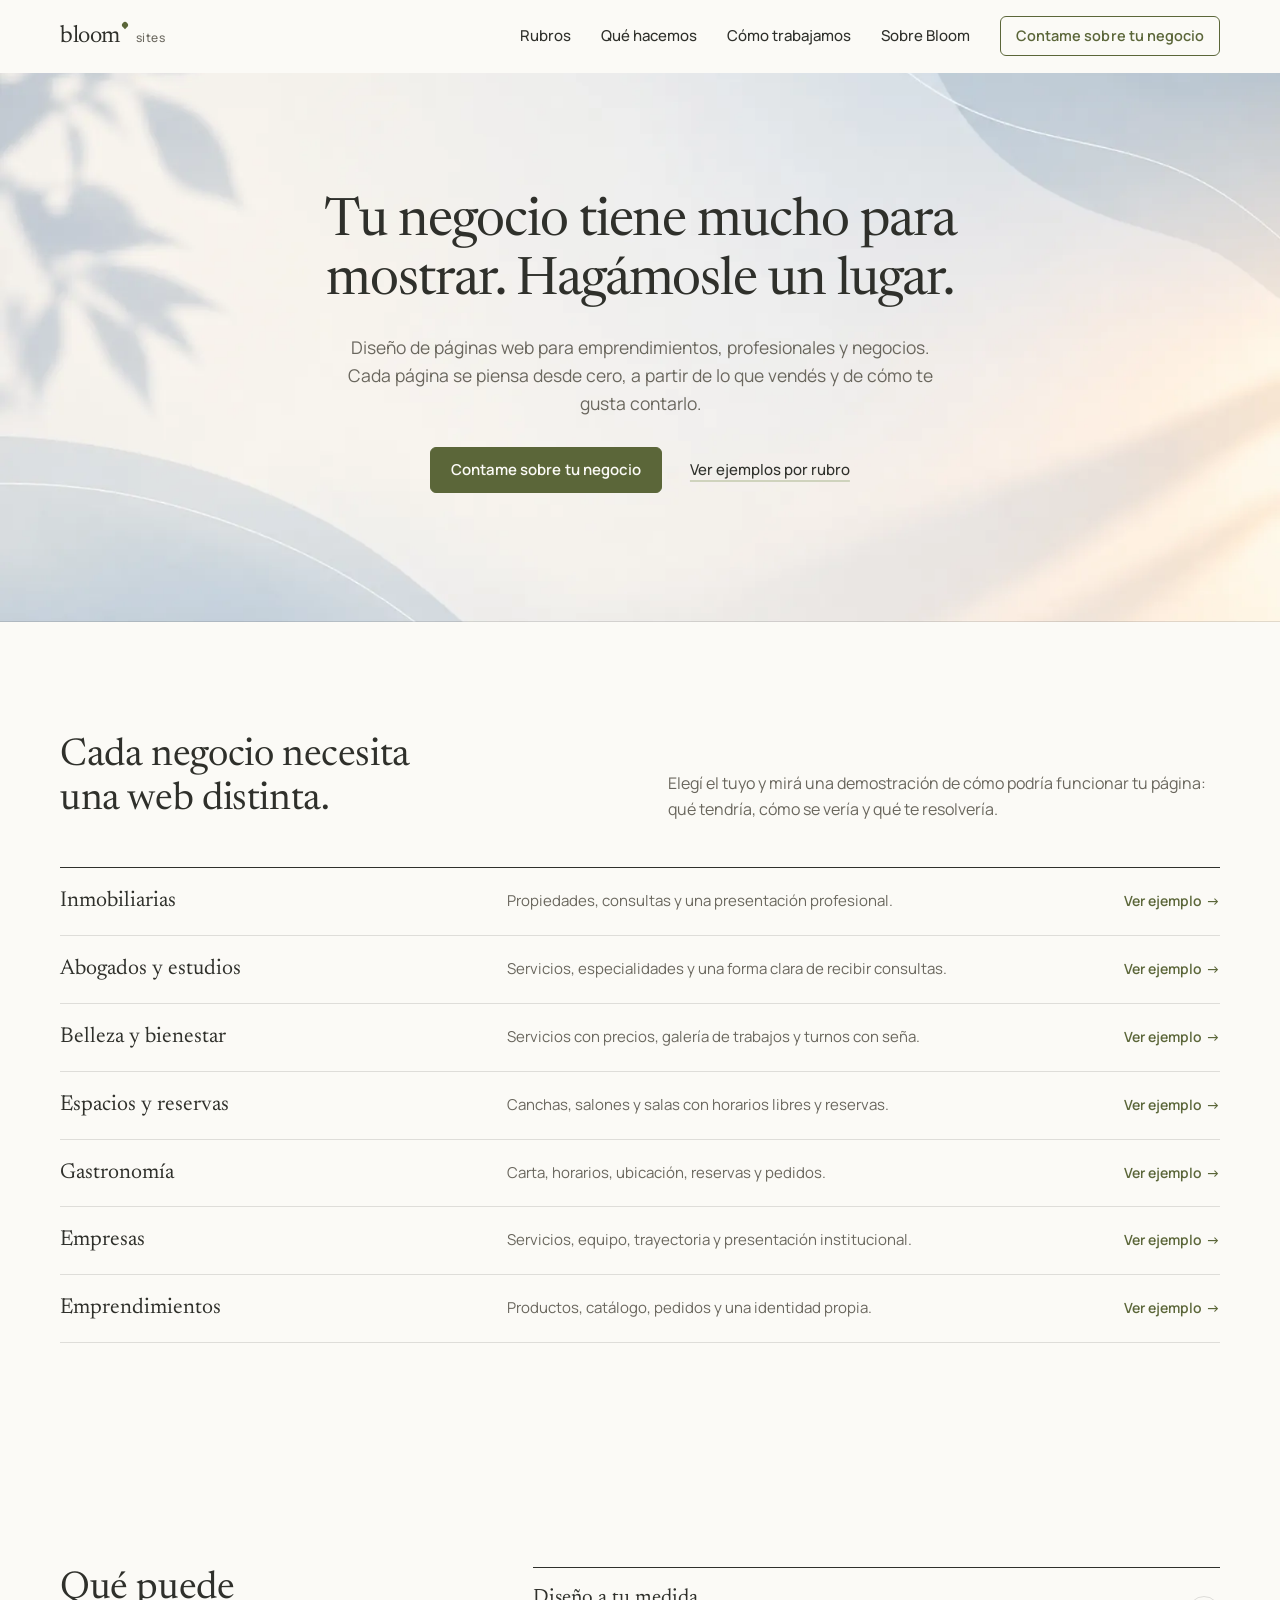
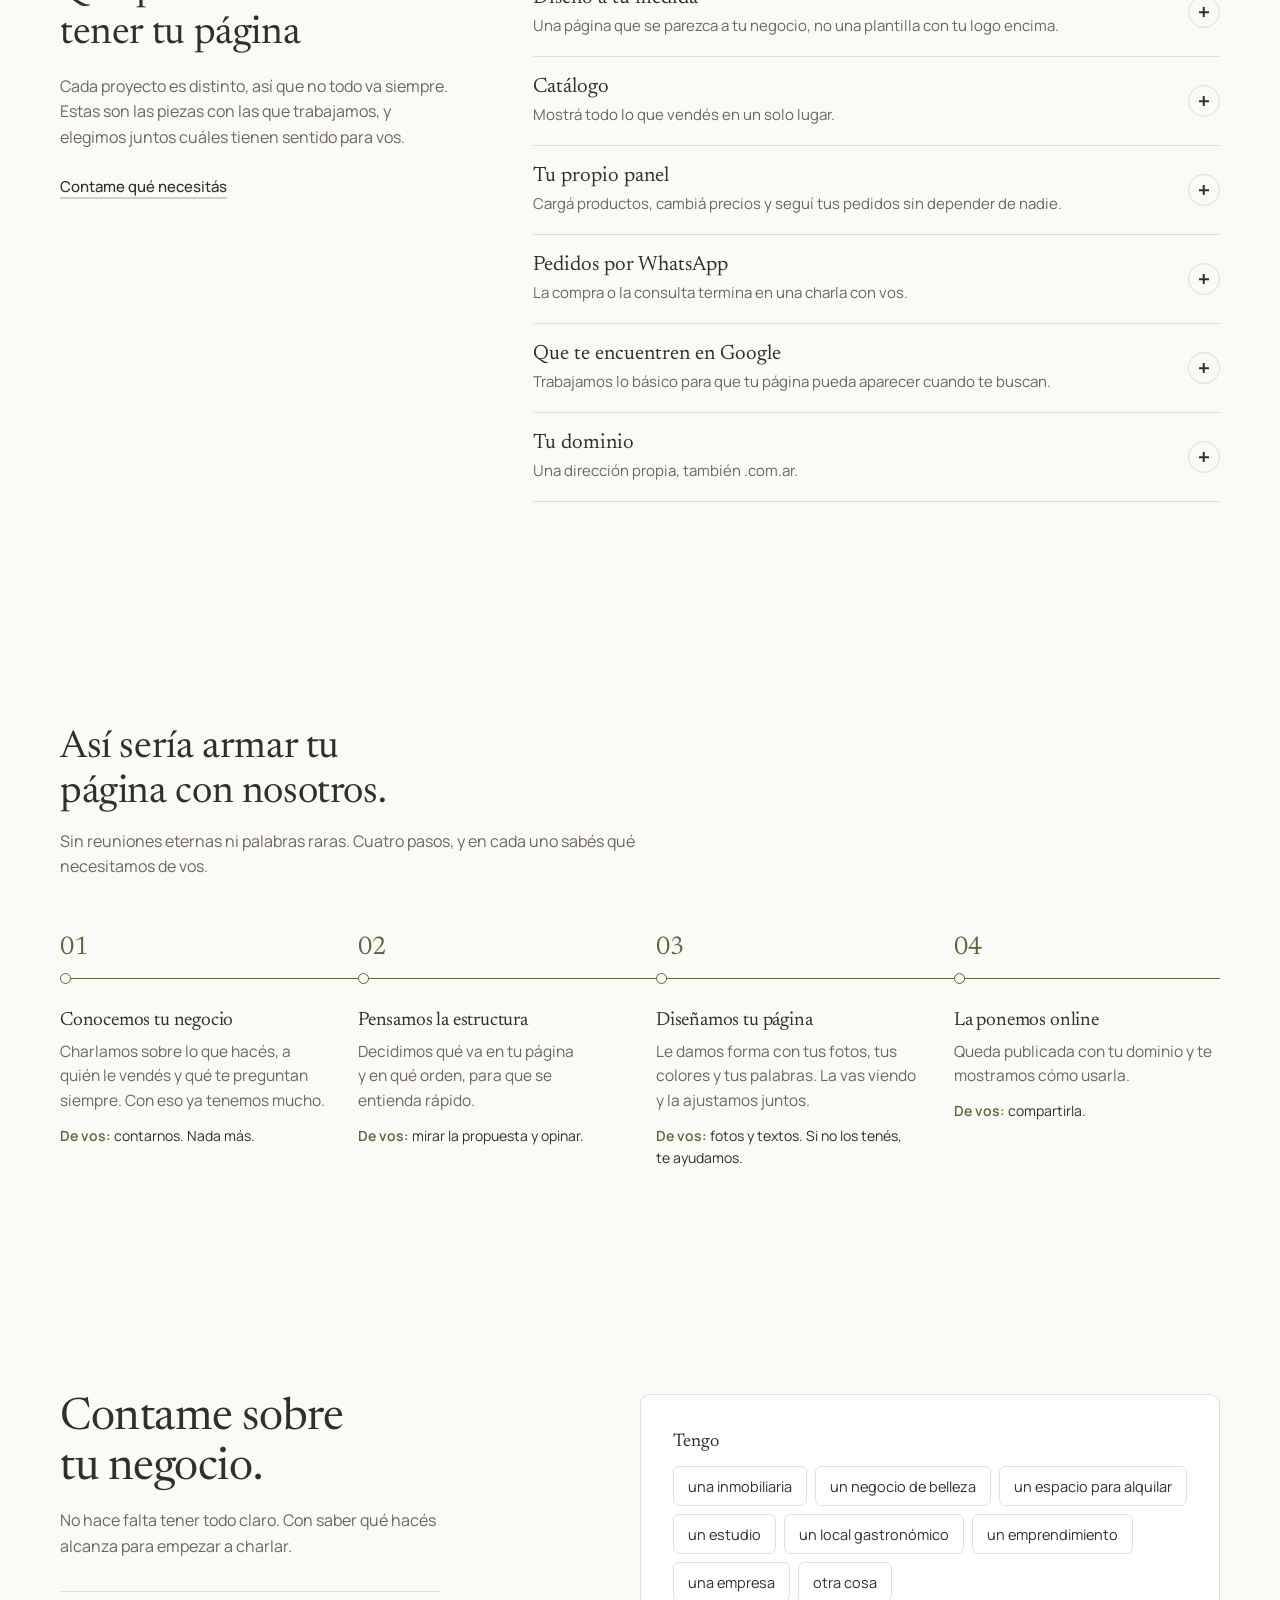
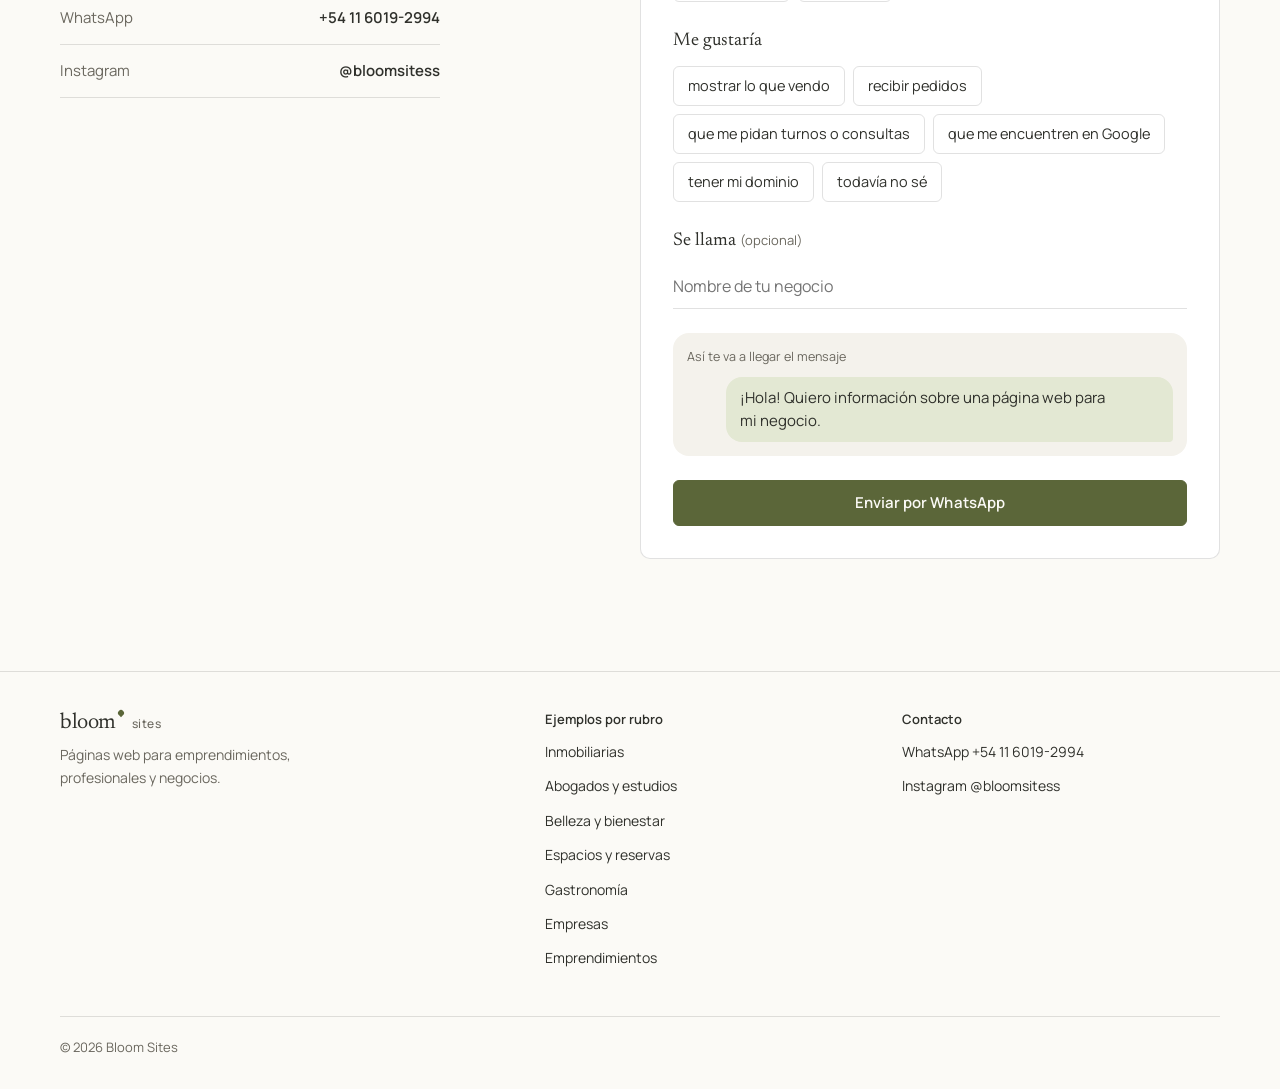
==== commit 62440bec: "rubros" ====
--- a/index.html
+++ b/index.html
@@ -107,7 +107,8 @@
           <ul>
             <li><a href="inmobiliarias.html">Inmobiliarias</a></li>
             <li><a href="abogados.html">Abogados y estudios</a></li>
-            <li><a href="medicos.html">Médicos y especialistas</a></li>
+            <li><a href="belleza.html">Belleza y bienestar</a></li>
+            <li><a href="espacios.html">Espacios y reservas</a></li>
             <li><a href="gastronomia.html">Gastronomía</a></li>
             <li><a href="empresas.html">Empresas</a></li>
             <li><a href="emprendimientos.html">Emprendimientos</a></li>
@@ -157,9 +158,14 @@
                 <span class="rubro-line">Servicios, especialidades y una forma clara de recibir consultas.</span>
                 <span class="rubro-go"><span class="t">Ver ejemplo</span><span class="arrow" aria-hidden="true">→</span></span>
               </a></li>
-              <li><a class="rubro-link" href="medicos.html">
-                <span class="rubro-name">Médicos y especialistas</span>
-                <span class="rubro-line">Información profesional, especialidades, turnos y contacto.</span>
+              <li><a class="rubro-link" href="belleza.html">
+                <span class="rubro-name">Belleza y bienestar</span>
+                <span class="rubro-line">Servicios con precios, galería de trabajos y turnos con seña.</span>
+                <span class="rubro-go"><span class="t">Ver ejemplo</span><span class="arrow" aria-hidden="true">→</span></span>
+              </a></li>
+              <li><a class="rubro-link" href="espacios.html">
+                <span class="rubro-name">Espacios y reservas</span>
+                <span class="rubro-line">Canchas, salones y salas con horarios libres y reservas.</span>
                 <span class="rubro-go"><span class="t">Ver ejemplo</span><span class="arrow" aria-hidden="true">→</span></span>
               </a></li>
               <li><a class="rubro-link" href="gastronomia.html">
@@ -321,7 +327,8 @@
             <legend>Tengo</legend>
             <div class="chips">
               <label class="chip"><input type="radio" name="rubro" data-key="inmobiliarias" value="una inmobiliaria"><span>una inmobiliaria</span></label>
-              <label class="chip"><input type="radio" name="rubro" data-key="medicos" value="un consultorio"><span>un consultorio</span></label>
+              <label class="chip"><input type="radio" name="rubro" data-key="belleza" value="un negocio de belleza"><span>un negocio de belleza</span></label>
+              <label class="chip"><input type="radio" name="rubro" data-key="espacios" value="un espacio para alquilar por turnos"><span>un espacio para alquilar</span></label>
               <label class="chip"><input type="radio" name="rubro" data-key="abogados" value="un estudio"><span>un estudio</span></label>
               <label class="chip"><input type="radio" name="rubro" data-key="gastronomia" value="un local gastronómico"><span>un local gastronómico</span></label>
               <label class="chip"><input type="radio" name="rubro" data-key="emprendimientos" value="un emprendimiento"><span>un emprendimiento</span></label>
@@ -367,7 +374,8 @@
         <ul>
             <li><a href="inmobiliarias.html">Inmobiliarias</a></li>
             <li><a href="abogados.html">Abogados y estudios</a></li>
-            <li><a href="medicos.html">Médicos y especialistas</a></li>
+            <li><a href="belleza.html">Belleza y bienestar</a></li>
+            <li><a href="espacios.html">Espacios y reservas</a></li>
             <li><a href="gastronomia.html">Gastronomía</a></li>
             <li><a href="empresas.html">Empresas</a></li>
             <li><a href="emprendimientos.html">Emprendimientos</a></li>
--- a/css/style.css
+++ b/css/style.css
@@ -259,6 +259,12 @@
   .hero { padding: 120px 0 128px; }
   .hero-lead { font-size: 17.5px; }
 }
+.hero {
+  background-image: url("../assets/images/header.webp");
+  background-size: cover;
+  background-position: center;
+  background-repeat: no-repeat;
+}
 
 /* 5. PIEZAS DE MAQUETA --------------------------------------------------- */
 .browser {
@@ -291,6 +297,11 @@
   transition: background-color .4s var(--ease);
 }
 .ph::after { content: attr(data-label); position: absolute; left: 8px; bottom: 6px; right: 8px; font: 500 9px/1.25 var(--sans); color: rgba(47,48,43,.55); }
+/* Fotos reales: reemplazan a los .ph (ver README, sección "Fotos") */
+.photo { display: block; width: 100%; height: auto; object-fit: cover; border-radius: 6px; background: var(--ph, #E8E2D5); }
+.photo-fill { position: absolute; inset: 0; width: 100%; height: 100%; object-fit: cover; }
+.ph.has-photo::after { display: none; }
+.dm-person .photo { border-radius: 50%; }
 .ph-linen {
   --ph: #E9E2D4;
   background-image:
@@ -737,6 +748,7 @@
 .dm-slots { display: flex; flex-wrap: wrap; gap: 6px; }
 .dm-slot { min-height: 40px; min-width: 64px; border: 1px solid var(--line); background: var(--white); border-radius: 999px; font-size: 13px; }
 .dm-slot[aria-pressed="true"] { background: var(--ink); color: var(--paper); border-color: var(--ink); }
+.dm-slot:disabled { opacity: .45; text-decoration: line-through; cursor: not-allowed; }
 
 .dm-tabs { display: flex; gap: 6px; overflow-x: auto; scrollbar-width: none; margin-bottom: 14px; }
 .dm-tabs::-webkit-scrollbar { display: none; }
@@ -803,6 +815,8 @@
 /* Detalles por rubro dentro de la demo */
 .rubro-gastronomia .dm .dm-h1, .rubro-gastronomia .dm .dm-h2 { font-style: italic; font-weight: 340; }
 .rubro-abogados .dm .dm-h1 { font-weight: 330; }
+.rubro-belleza .dm .dm-h1, .rubro-belleza .dm .dm-h2 { font-style: italic; font-weight: 340; }
+.rubro-espacios .dm .dm-h1 { font-family: var(--sans); font-weight: 600; letter-spacing: -0.03em; }
 .rubro-empresas .dm .dm-h1 { font-family: var(--sans); font-weight: 600; letter-spacing: -0.03em; }
 
 /* 16. RUBROS: QUÉ PUEDE RESOLVER Y CIERRE -------------------------------- */
